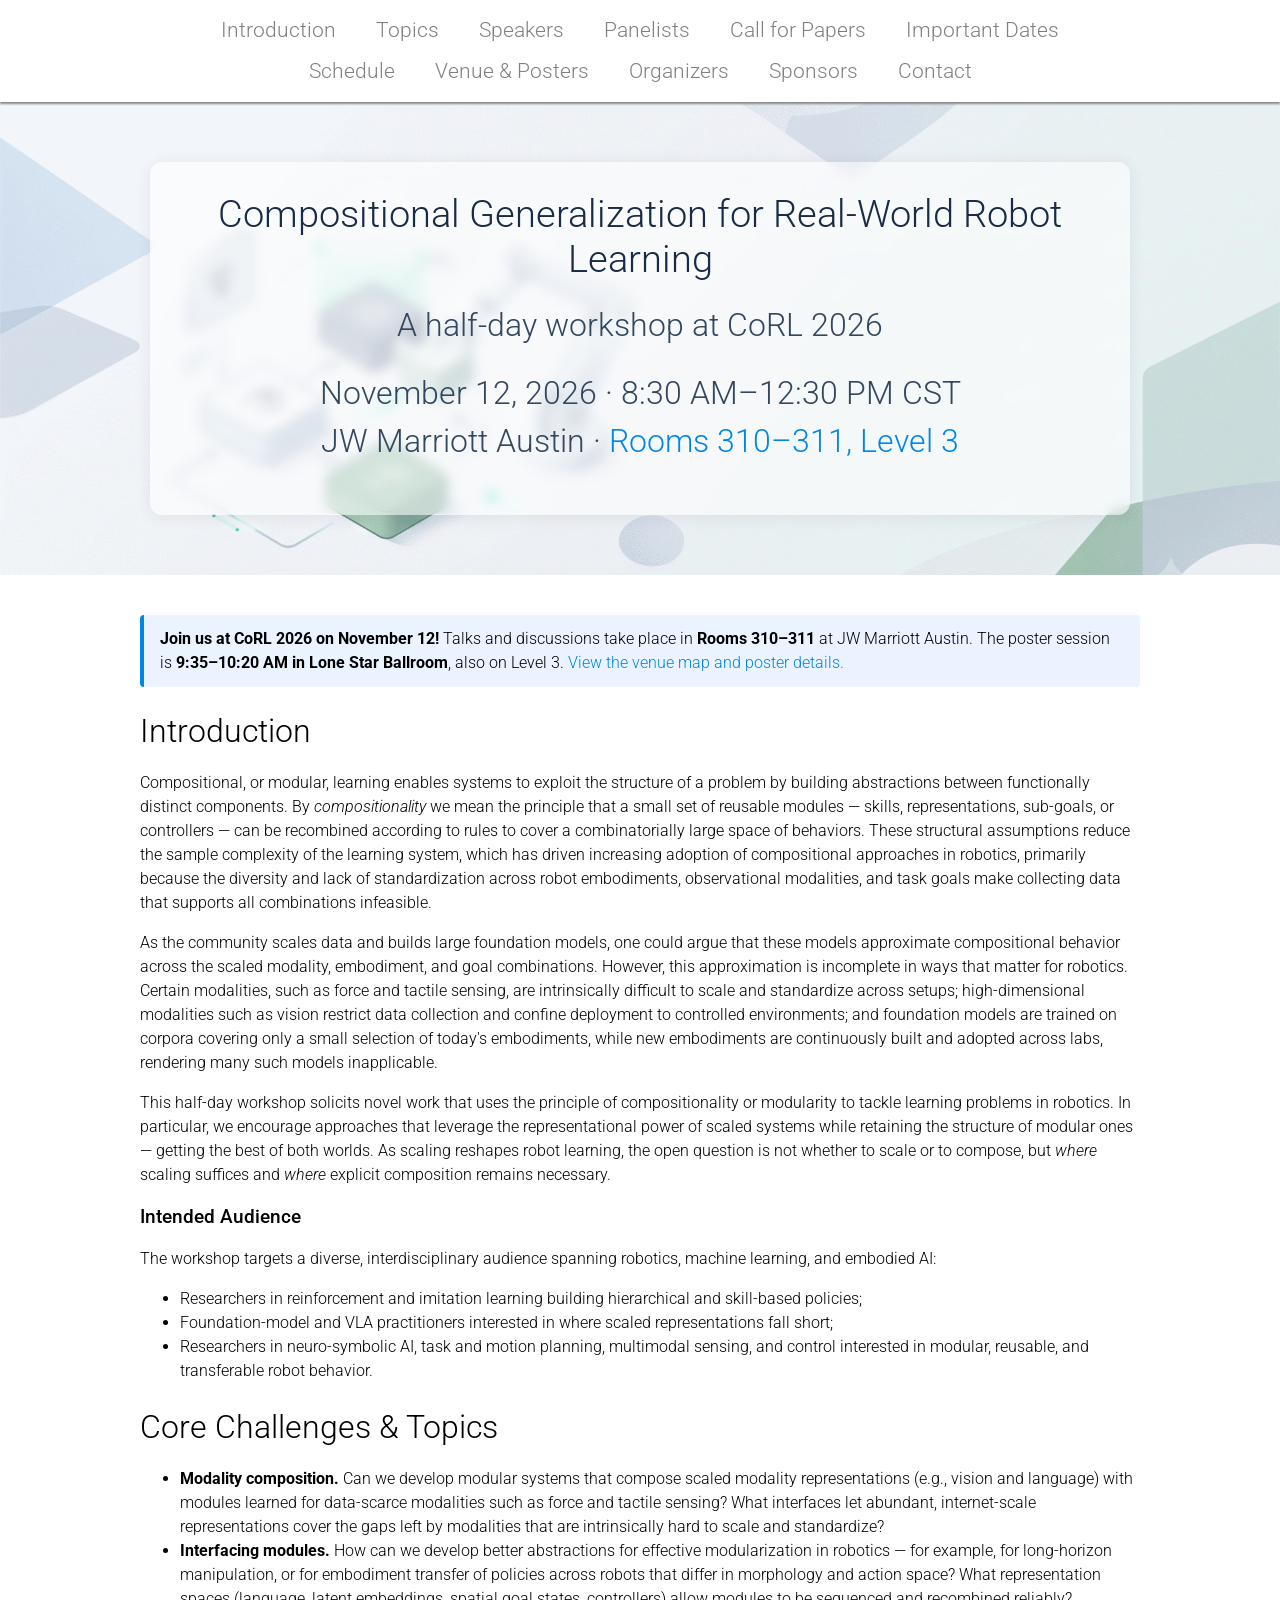
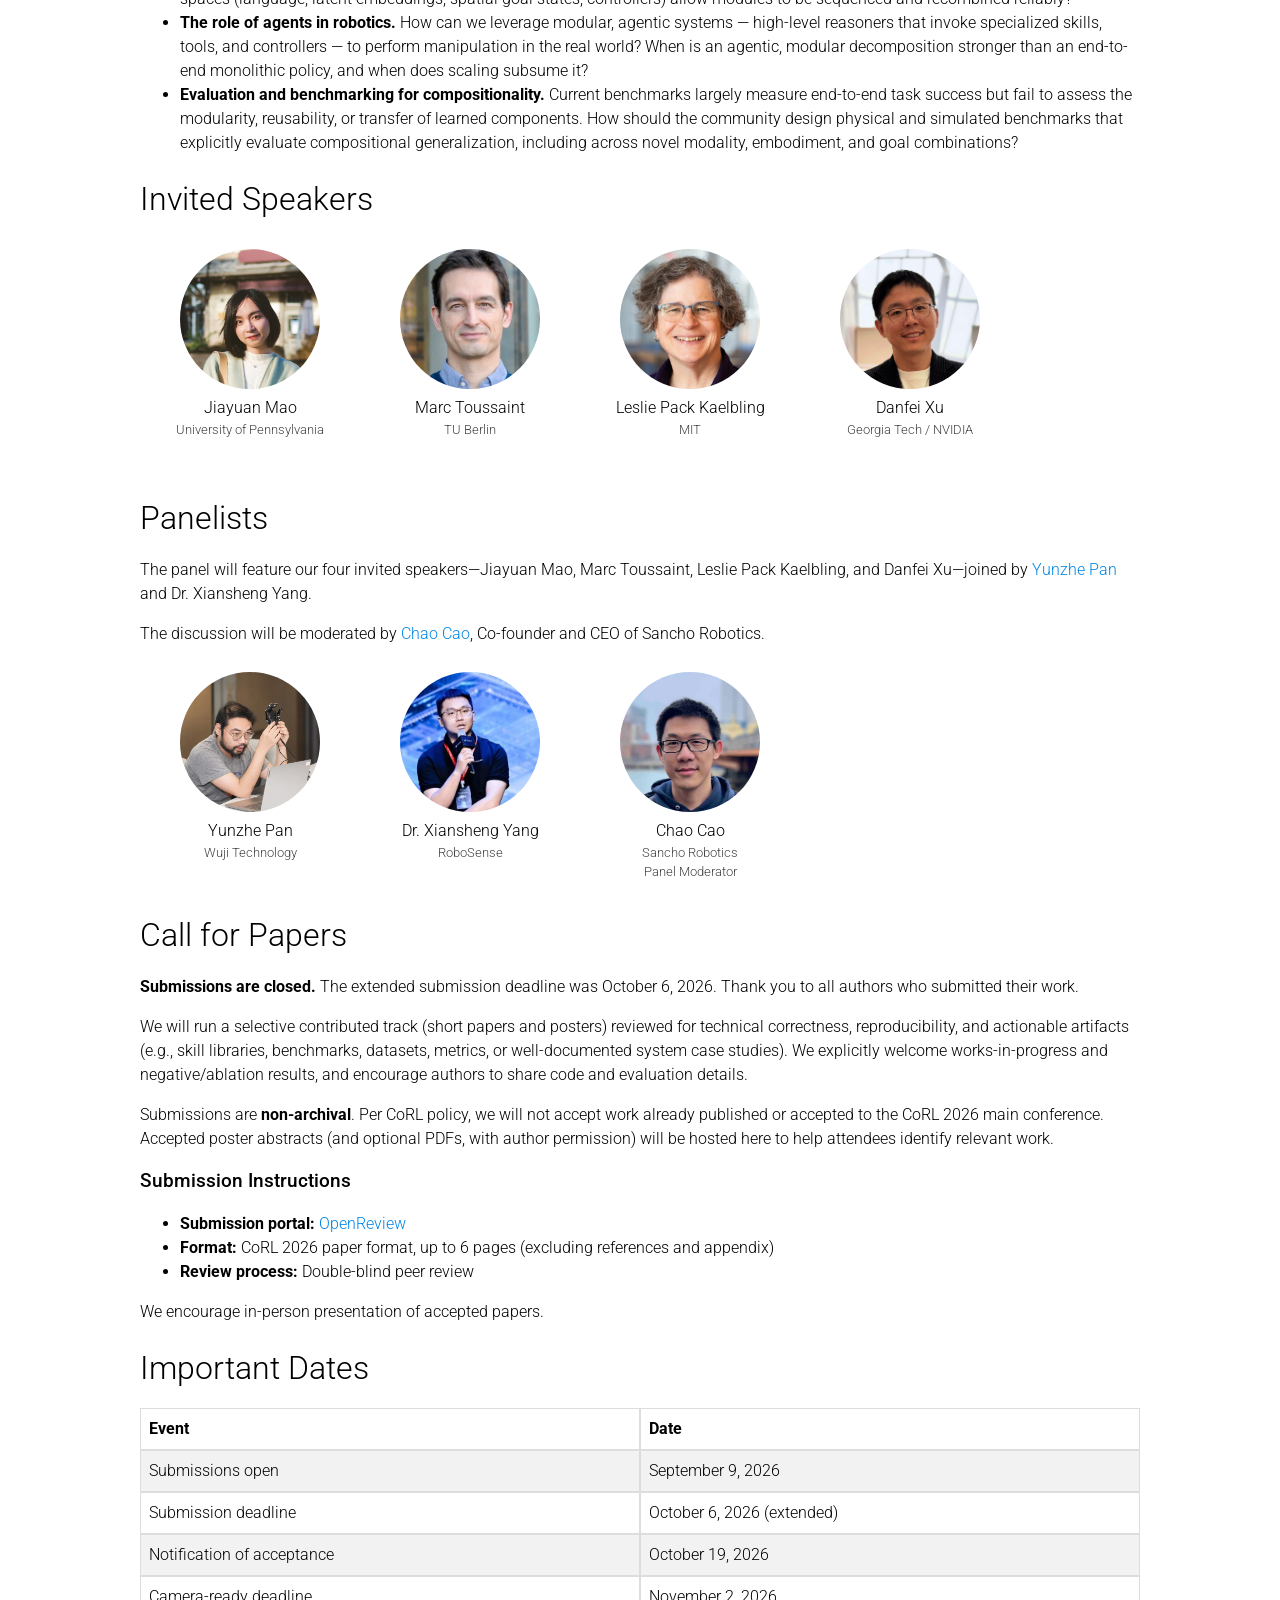
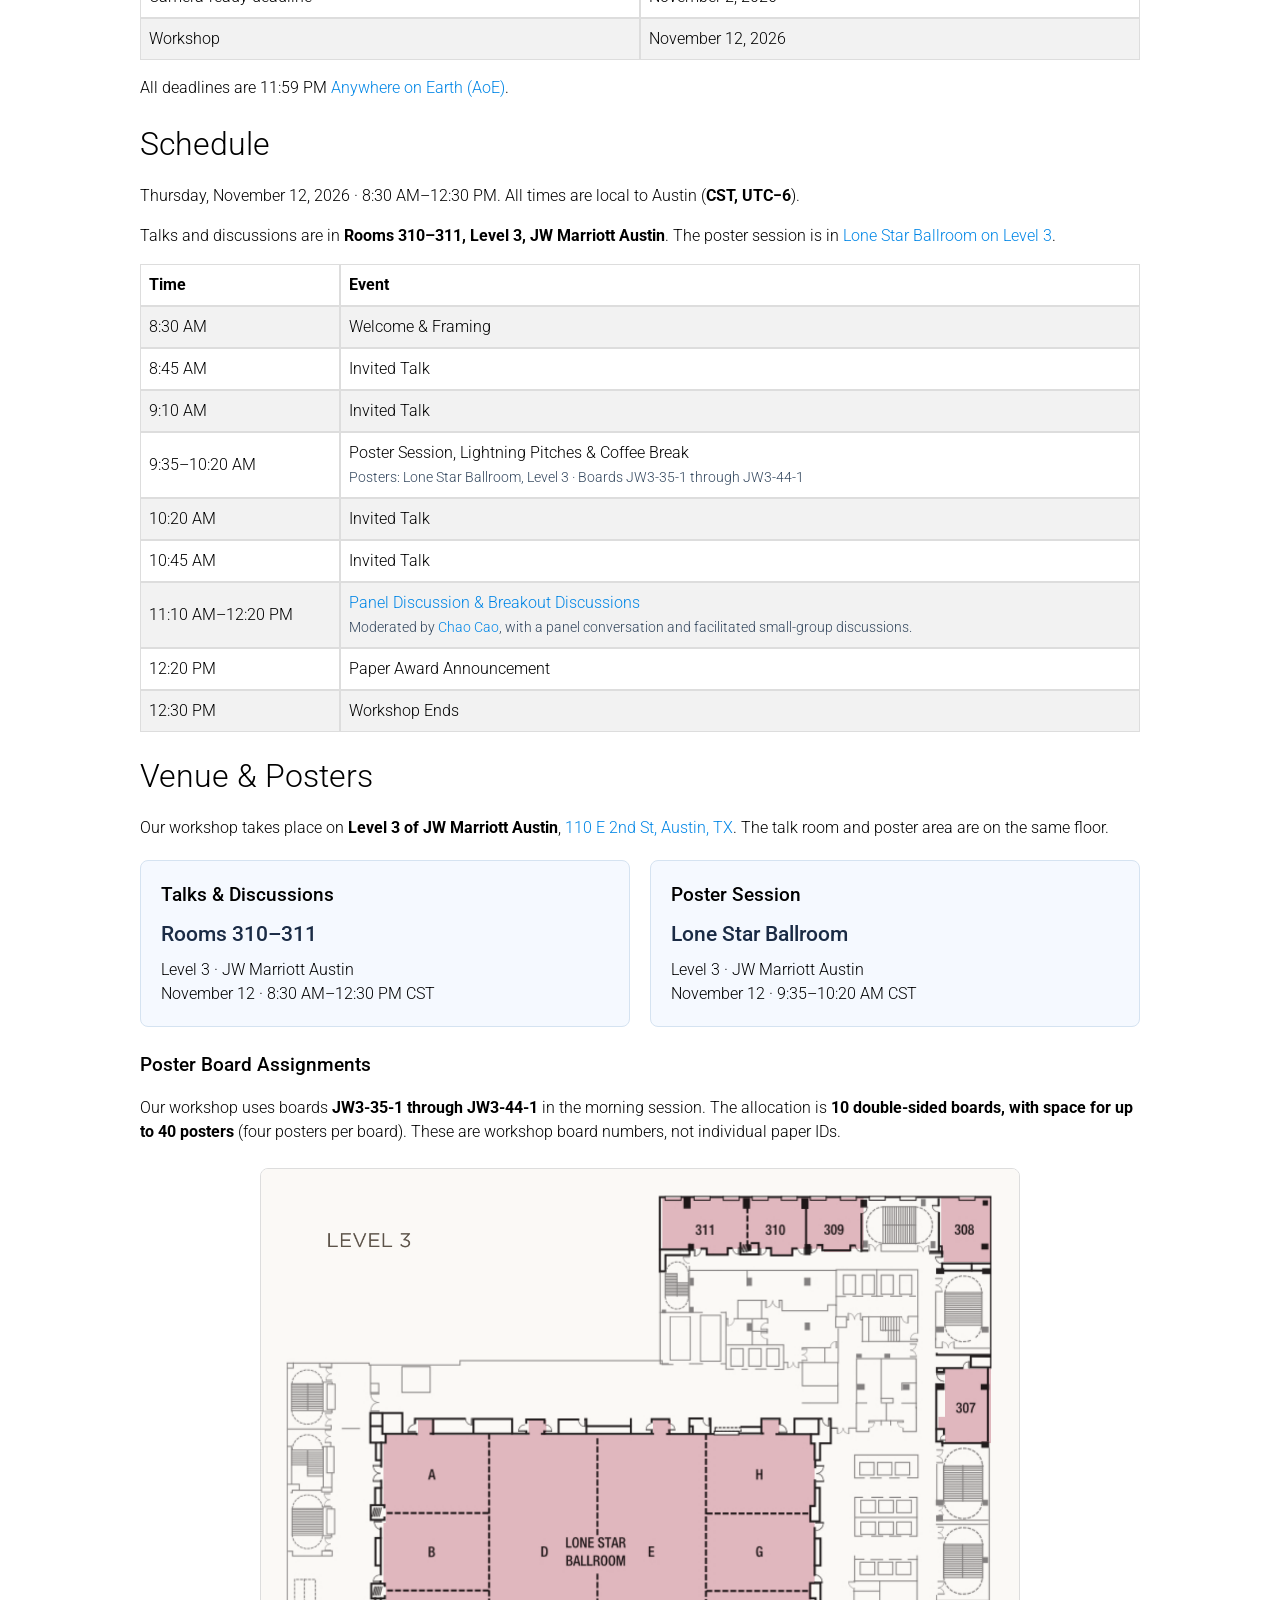
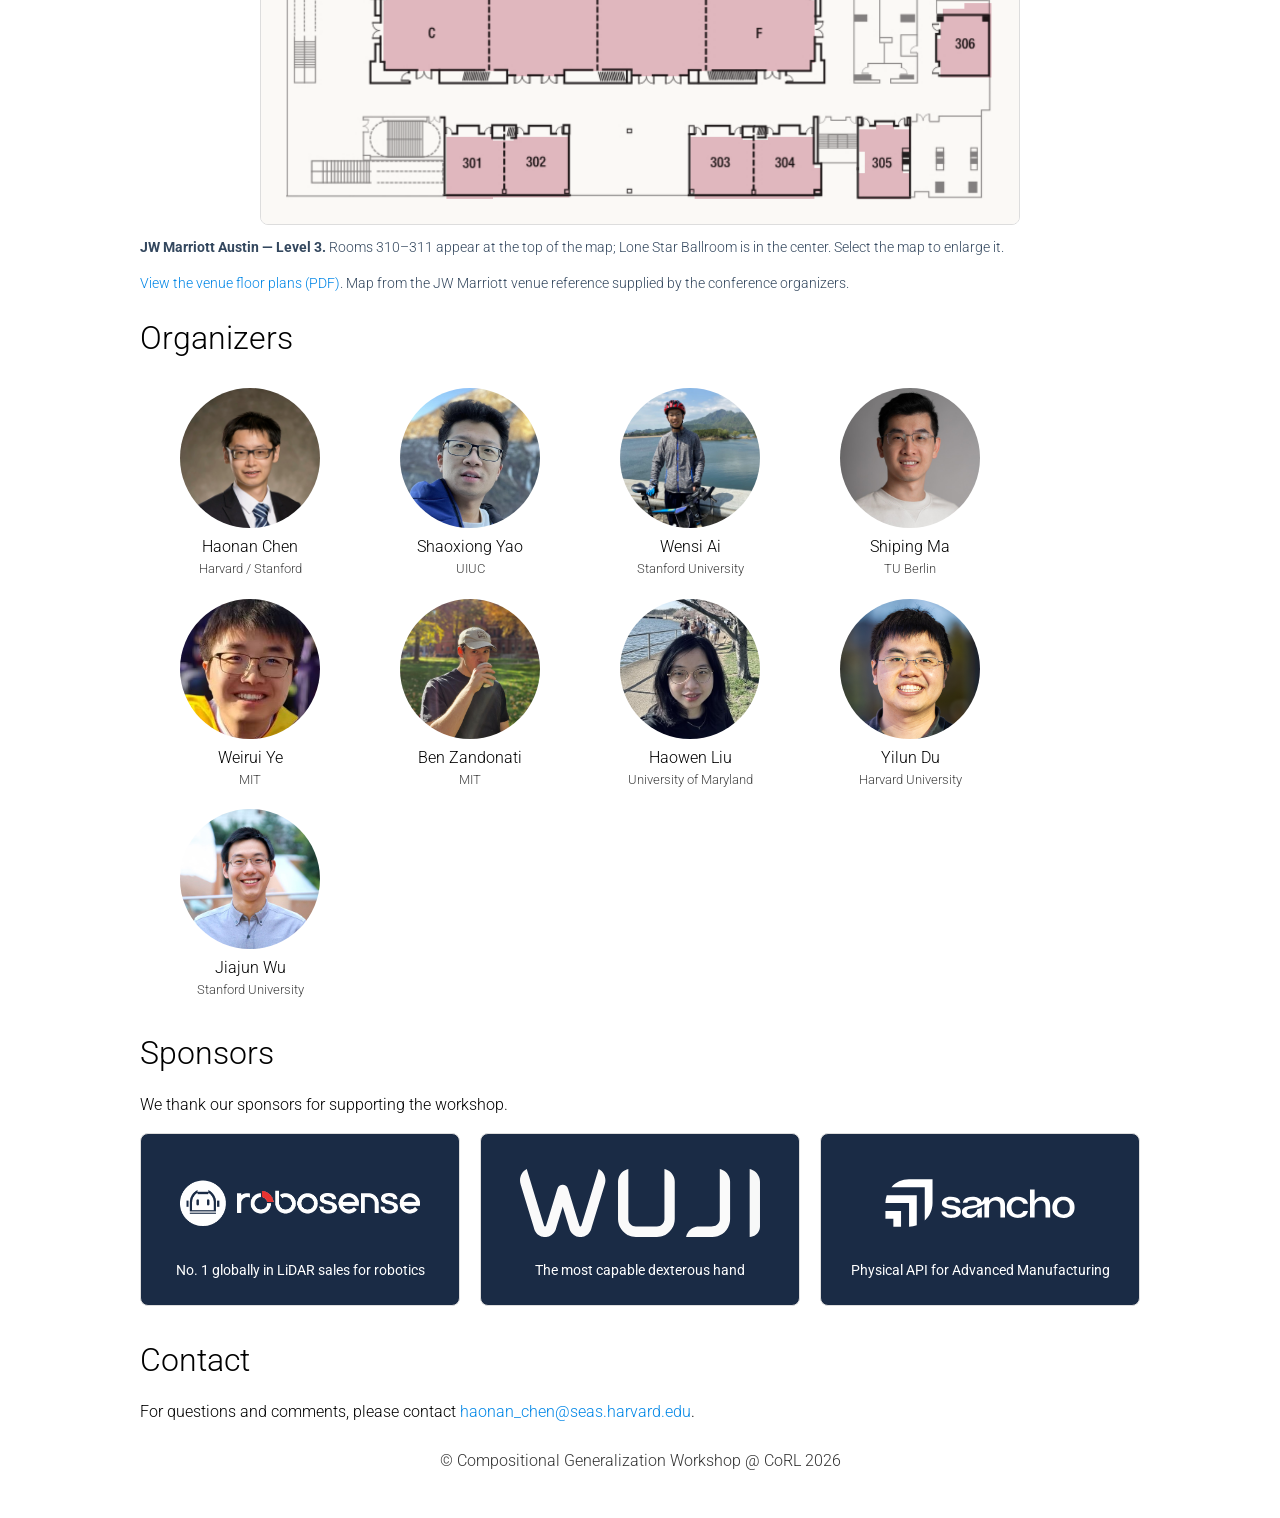
==== corl2026/index.html @ fb80f66c "Add venue map and poster logistics; combine discussion sessions" ====
<!DOCTYPE html>
<html lang="en" xmlns="">

<head>
  <meta http-equiv="content-type" content="text/html; charset=UTF-8">
  <meta name="viewport" content="width=device-width, initial-scale=1.0">
  <meta charset="utf-8">
  <title>Compositional Generalization for Real-World Robot Learning @ CoRL 2026</title>
  <meta name="description" content="Join us November 12, 2026, 8:30 AM–12:30 PM CST, at JW Marriott Austin, Rooms 310–311 (Level 3), for the CoRL workshop on compositional generalization for real-world robot learning.">
  <meta property="og:title" content="Compositional Generalization for Real-World Robot Learning @ CoRL 2026">
  <meta property="og:description" content="November 12, 2026, 8:30 AM–12:30 PM CST. JW Marriott Austin, Rooms 310–311 (Level 3). Posters in Lone Star Ballroom, 9:35–10:20 AM.">
  <meta property="og:type" content="website">
  <meta property="og:image" content="https://compogen-robotics.github.io/corl2026/images/background.png">
  <link rel="stylesheet" href="css/style.css?v=20261108-venue">
</head>

<body>
<div class="nav">
  <div class="nav-container">
    <a href="#intro">Introduction</a>
    <a href="#challenges">Topics</a>
    <a href="#speakers">Speakers</a>
    <a href="#panelists">Panelists</a>
    <a href="#cfp">Call for Papers</a>
    <a href="#dates">Important Dates</a>
    <a href="#schedule">Schedule</a>
    <a href="#venue">Venue &amp; Posters</a>
    <a href="#organizers">Organizers</a>
    <a href="#sponsors">Sponsors</a>
    <a href="#contact">Contact</a>
  </div>
</div>

<div class="title-container">
  <div class="title-card">
    <h1>Compositional Generalization for Real-World Robot Learning</h1>
    <div class="subtitle" style="color: #33475e; margin: 20px">
      A half-day workshop at CoRL 2026
    </div>
    <div class="subtitle" style="color: #33475e; margin: 20px">
      November 12, 2026 &middot; 8:30 AM&ndash;12:30 PM CST<br>
      JW Marriott Austin &middot; <a href="#venue">Rooms 310&ndash;311, Level 3</a>
    </div>
  </div>
</div>

<div class="container">
  <div class="announce">
    <b>Join us at CoRL 2026 on November 12!</b> Talks and discussions take place in <b>Rooms 310&ndash;311</b> at JW Marriott Austin. The poster session is <b>9:35&ndash;10:20 AM in Lone Star Ballroom</b>, also on Level 3. <a href="#venue">View the venue map and poster details.</a>
  </div>

  <div class="section" id="intro">
    <h2>Introduction</h2>
    <p>
      Compositional, or modular, learning enables systems to exploit the structure of a problem by building abstractions between functionally distinct components. By <i>compositionality</i> we mean the principle that a small set of reusable modules &mdash; skills, representations, sub-goals, or controllers &mdash; can be recombined according to rules to cover a combinatorially large space of behaviors. These structural assumptions reduce the sample complexity of the learning system, which has driven increasing adoption of compositional approaches in robotics, primarily because the diversity and lack of standardization across robot embodiments, observational modalities, and task goals make collecting data that supports all combinations infeasible.
    </p>
    <p>
      As the community scales data and builds large foundation models, one could argue that these models approximate compositional behavior across the scaled modality, embodiment, and goal combinations. However, this approximation is incomplete in ways that matter for robotics. Certain modalities, such as force and tactile sensing, are intrinsically difficult to scale and standardize across setups; high-dimensional modalities such as vision restrict data collection and confine deployment to controlled environments; and foundation models are trained on corpora covering only a small selection of today's embodiments, while new embodiments are continuously built and adopted across labs, rendering many such models inapplicable.
    </p>
    <p>
      This half-day workshop solicits novel work that uses the principle of compositionality or modularity to tackle learning problems in robotics. In particular, we encourage approaches that leverage the representational power of scaled systems while retaining the structure of modular ones &mdash; getting the best of both worlds. As scaling reshapes robot learning, the open question is not whether to scale or to compose, but <i>where</i> scaling suffices and <i>where</i> explicit composition remains necessary.
    </p>

    <h3>Intended Audience</h3>
    <p>
      The workshop targets a diverse, interdisciplinary audience spanning robotics, machine learning, and embodied AI:
    </p>
    <ul>
      <li>Researchers in reinforcement and imitation learning building hierarchical and skill-based policies;</li>
      <li>Foundation-model and VLA practitioners interested in where scaled representations fall short;</li>
      <li>Researchers in neuro-symbolic AI, task and motion planning, multimodal sensing, and control interested in modular, reusable, and transferable robot behavior.</li>
    </ul>
  </div>

  <div class="section" id="challenges">
    <h2>Core Challenges &amp; Topics</h2>
    <ul>
      <li><b>Modality composition.</b> Can we develop modular systems that compose scaled modality representations (e.g., vision and language) with modules learned for data-scarce modalities such as force and tactile sensing? What interfaces let abundant, internet-scale representations cover the gaps left by modalities that are intrinsically hard to scale and standardize?</li>
      <li><b>Interfacing modules.</b> How can we develop better abstractions for effective modularization in robotics &mdash; for example, for long-horizon manipulation, or for embodiment transfer of policies across robots that differ in morphology and action space? What representation spaces (language, latent embeddings, spatial goal states, controllers) allow modules to be sequenced and recombined reliably?</li>
      <li><b>The role of agents in robotics.</b> How can we leverage modular, agentic systems &mdash; high-level reasoners that invoke specialized skills, tools, and controllers &mdash; to perform manipulation in the real world? When is an agentic, modular decomposition stronger than an end-to-end monolithic policy, and when does scaling subsume it?</li>
      <li><b>Evaluation and benchmarking for compositionality.</b> Current benchmarks largely measure end-to-end task success but fail to assess the modularity, reusability, or transfer of learned components. How should the community design physical and simulated benchmarks that explicitly evaluate compositional generalization, including across novel modality, embodiment, and goal combinations?</li>
    </ul>
  </div>

  <div class="section" id="speakers">
    <h2>Invited Speakers</h2>
    <div class="people">
      <a href="https://jiayuanm.com/">
        <img src="images/jiayuan_mao.jpg">
        <div>Jiayuan Mao</div>
        <div class="aff">University of Pennsylvania</div>
      </a>

      <a href="https://www.user.tu-berlin.de/mtoussai/">
        <img src="images/marc_toussaint.jpg">
        <div>Marc Toussaint</div>
        <div class="aff">TU Berlin</div>
      </a>

      <a href="https://people.csail.mit.edu/lpk/">
        <img src="images/leslie_kaelbling.jpg">
        <div>Leslie Pack Kaelbling</div>
        <div class="aff">MIT</div>
      </a>

      <a href="https://faculty.cc.gatech.edu/~danfei/">
        <img src="images/danfei_xu.jpg">
        <div>Danfei Xu</div>
        <div class="aff">Georgia Tech / NVIDIA</div>
      </a>
    </div>
  </div>
  <br>

  <div class="section" id="panelists">
    <h2>Panelists</h2>
    <p>The panel will feature our four invited speakers&mdash;Jiayuan Mao, Marc Toussaint, Leslie Pack Kaelbling, and Danfei Xu&mdash;joined by <a href="https://www.forbes.com/profile/pan-yunzhe/">Yunzhe Pan</a> and Dr. Xiansheng Yang.</p>
    <p>The discussion will be moderated by <a href="https://caochao.me/">Chao Cao</a>, Co-founder and CEO of Sancho Robotics.</p>
    <div class="people">
      <a href="https://www.forbes.com/profile/pan-yunzhe/">
        <!-- Photo source: https://www.zhenfund.com/zh/story/2081613083201114112 -->
        <img src="images/yunzhe_pan.jpg" alt="Yunzhe Pan" loading="lazy">
        <div>Yunzhe Pan</div>
        <div class="aff">Wuji Technology</div>
      </a>

      <div>
        <!-- Photo supplied in RoboSense_Dr_Xiansheng_Yang_Bio_EN.pdf. -->
        <img src="images/xiansheng_yang.jpg" alt="Dr. Xiansheng Yang" loading="lazy" style="object-position: center top;">
        <div>Dr. Xiansheng Yang</div>
        <div class="aff">RoboSense</div>
      </div>

      <a href="https://caochao.me/">
        <!-- Photo source: https://caochao.me/images/IMG_7245_crop_dwz.jpg -->
        <img src="images/chao_cao.jpg" alt="Chao Cao, panel moderator" loading="lazy">
        <div>Chao Cao</div>
        <div class="aff">Sancho Robotics</div>
        <div class="aff">Panel Moderator</div>
      </a>
    </div>
  </div>

  <div class="section" id="cfp">
    <h2>Call for Papers</h2>
    <p><b>Submissions are closed.</b> The extended submission deadline was October 6, 2026. Thank you to all authors who submitted their work.</p>
    <p>
      We will run a selective contributed track (short papers and posters) reviewed for technical correctness, reproducibility, and actionable artifacts (e.g., skill libraries, benchmarks, datasets, metrics, or well-documented system case studies). We explicitly welcome works-in-progress and negative/ablation results, and encourage authors to share code and evaluation details.
    </p>
    <p>
      Submissions are <b>non-archival</b>. Per CoRL policy, we will not accept work already published or accepted to the CoRL 2026 main conference. Accepted poster abstracts (and optional PDFs, with author permission) will be hosted here to help attendees identify relevant work.
    </p>
    <h3>Submission Instructions</h3>
    <ul>
      <li><b>Submission portal:</b> <a href="https://openreview.net/group?id=robot-learning.org/CoRL/2026/Workshop/Compositional#tab-recent-activity" target="_blank" rel="noopener">OpenReview</a></li>
      <li><b>Format:</b> CoRL 2026 paper format, up to 6 pages (excluding references and appendix)</li>
      <li><b>Review process:</b> Double-blind peer review</li>
    </ul>
    <p>
      We encourage in-person presentation of accepted papers.
    </p>
  </div>

  <div class="section" id="dates">
    <h2>Important Dates</h2>
    <table style="width: 100%;">
      <colgroup>
        <col style="width: 50%;">
        <col style="width: 50%;">
      </colgroup>
      <tr>
        <th>Event</th>
        <th>Date</th>
      </tr>
      <tr>
        <td>Submissions open</td>
        <td>September 9, 2026</td>
      </tr>
      <tr>
        <td>Submission deadline</td>
        <td>October 6, 2026 (extended)</td>
      </tr>
      <tr>
        <td>Notification of acceptance</td>
        <td>October 19, 2026</td>
      </tr>
      <tr>
        <td>Camera-ready deadline</td>
        <td>November 2, 2026</td>
      </tr>
      <tr>
        <td>Workshop</td>
        <td>November 12, 2026</td>
      </tr>
    </table>
    <p>All deadlines are 11:59 PM <a href="https://en.wikipedia.org/wiki/Anywhere_on_Earth">Anywhere on Earth (AoE)</a>.</p>
  </div>

  <div class="section" id="schedule">
    <h2>Schedule</h2>
    <p>Thursday, November 12, 2026 &middot; 8:30 AM&ndash;12:30 PM. All times are local to Austin (<b>CST, UTC&minus;6</b>).</p>
    <p>Talks and discussions are in <b>Rooms 310&ndash;311, Level 3, JW Marriott Austin</b>. The poster session is in <a href="#venue">Lone Star Ballroom on Level 3</a>.</p>

    <table style="width: 100%;">
      <colgroup>
        <col style="width: 20%;">
        <col style="width: 80%;">
      </colgroup>
      <tr>
        <th>Time</th>
        <th>Event</th>
      </tr>
      <tr>
        <td>8:30 AM</td>
        <td>Welcome &amp; Framing</td>
      </tr>
      <tr>
        <td>8:45 AM</td>
        <td>Invited Talk</td>
      </tr>
      <tr>
        <td>9:10 AM</td>
        <td>Invited Talk</td>
      </tr>
      <tr>
        <td>9:35&ndash;10:20 AM</td>
        <td>Poster Session, Lightning Pitches &amp; Coffee Break<br><span class="session-detail">Posters: Lone Star Ballroom, Level 3 &middot; Boards JW3-35-1 through JW3-44-1</span></td>
      </tr>
      <tr>
        <td>10:20 AM</td>
        <td>Invited Talk</td>
      </tr>
      <tr>
        <td>10:45 AM</td>
        <td>Invited Talk</td>
      </tr>
      <tr>
        <td>11:10 AM&ndash;12:20 PM</td>
        <td><a href="#panelists">Panel Discussion &amp; Breakout Discussions</a><br><span class="session-detail">Moderated by <a href="https://caochao.me/">Chao Cao</a>, with a panel conversation and facilitated small-group discussions.</span></td>
      </tr>
      <tr>
        <td>12:20 PM</td>
        <td>Paper Award Announcement</td>
      </tr>
      <tr>
        <td>12:30 PM</td>
        <td>Workshop Ends</td>
      </tr>
    </table>
  </div>

  <div class="section" id="venue">
    <h2>Venue &amp; Posters</h2>
    <p>Our workshop takes place on <b>Level 3 of JW Marriott Austin</b>, <a href="https://maps.google.com/?q=JW+Marriott+Austin,+110+E+2nd+St,+Austin,+TX" target="_blank" rel="noopener">110 E 2nd St, Austin, TX</a>. The talk room and poster area are on the same floor.</p>
    <div class="venue-details">
      <div class="venue-card">
        <h3>Talks &amp; Discussions</h3>
        <p class="venue-location">Rooms 310&ndash;311</p>
        <p>Level 3 &middot; JW Marriott Austin<br>November 12 &middot; 8:30 AM&ndash;12:30 PM CST</p>
      </div>
      <div class="venue-card">
        <h3>Poster Session</h3>
        <p class="venue-location">Lone Star Ballroom</p>
        <p>Level 3 &middot; JW Marriott Austin<br>November 12 &middot; 9:35&ndash;10:20 AM CST</p>
      </div>
    </div>
    <h3>Poster Board Assignments</h3>
    <p>Our workshop uses boards <b>JW3-35-1 through JW3-44-1</b> in the morning session. The allocation is <b>10 double-sided boards, with space for up to 40 posters</b> (four posters per board). These are workshop board numbers, not individual paper IDs.</p>
    <figure class="venue-map">
      <a href="images/jw-marriott-level-3.png" target="_blank" rel="noopener" aria-label="Open the JW Marriott Level 3 floor plan at full size">
        <img src="images/jw-marriott-level-3.png" width="1320" height="1140" alt="JW Marriott Austin Level 3 floor plan. Rooms 311 and 310 are along the upper edge; Lone Star Ballroom is in the center." loading="lazy">
      </a>
      <figcaption><b>JW Marriott Austin &mdash; Level 3.</b> Rooms 310&ndash;311 appear at the top of the map; Lone Star Ballroom is in the center. Select the map to enlarge it.</figcaption>
    </figure>
    <p class="map-source"><a href="venue/jw-marriott-floor-plans.pdf#page=2" target="_blank" rel="noopener">View the venue floor plans (PDF)</a>. Map from the JW Marriott venue reference supplied by the conference organizers.</p>
  </div>

  <div class="section" id="organizers">
    <h2>Organizers</h2>
    <div class="people">
      <a href="https://haonan16.github.io/">
        <img src="images/haonan_chen.jpg">
        <div>Haonan Chen</div>
        <div class="aff">Harvard / Stanford</div>
      </a>

      <a href="https://shaoxiongyao.github.io/">
        <img src="images/shaoxiong_yao.jpg">
        <div>Shaoxiong Yao</div>
        <div class="aff">UIUC</div>
      </a>

      <a href="https://wensi-ai.github.io/">
        <img src="images/wensi_ai.jpg">
        <div>Wensi Ai</div>
        <div class="aff">Stanford University</div>
      </a>

      <a href="https://www.linkedin.com/in/shiping-ma-800a51228/">
        <img src="images/shiping_ma.jpeg">
        <div>Shiping Ma</div>
        <div class="aff">TU Berlin</div>
      </a>

      <a href="https://yewr.github.io/">
        <img src="images/weirui_ye.jpg">
        <div>Weirui Ye</div>
        <div class="aff">MIT</div>
      </a>

      <a href="https://benzandonati.co.uk/">
        <img src="images/ben_zandonati.jpg">
        <div>Ben Zandonati</div>
        <div class="aff">MIT</div>
      </a>

      <a href="https://hdacnw.github.io/">
        <img src="images/haowen_liu.jpg">
        <div>Haowen Liu</div>
        <div class="aff">University of Maryland</div>
      </a>

      <a href="https://yilundu.github.io/">
        <img src="images/yilun_du.png">
        <div>Yilun Du</div>
        <div class="aff">Harvard University</div>
      </a>

      <a href="https://jiajunwu.com/">
        <img src="images/jiajun_wu.jpg">
        <div>Jiajun Wu</div>
        <div class="aff">Stanford University</div>
      </a>
    </div>
  </div>

  <div class="section" id="sponsors">
    <h2>Sponsors</h2>
    <p>We thank our sponsors for supporting the workshop.</p>
    <div class="sponsors">
      <a href="https://www.robosense.cn/en/IncrementalComponents/spacecamera">
        <img src="images/sponsors/robosense.png" alt="RoboSense" loading="lazy">
        <span class="sponsor-caption">No. 1 globally in LiDAR sales for robotics</span>
      </a>
      <a href="https://www.wuji.tech/">
        <img src="images/sponsors/wuji.svg?v=20261002-official" alt="Wuji" loading="lazy">
        <span class="sponsor-caption">The most capable dexterous hand</span>
      </a>
      <a href="https://www.sancho.com/">
        <img src="images/sponsors/sancho.svg" alt="Sancho" loading="lazy">
        <span class="sponsor-caption">Physical API for Advanced Manufacturing</span>
      </a>
    </div>
  </div>

  <div class="section" id="contact">
    <h2>Contact</h2>
    <div>For questions and comments, please contact <a href="mailto:haonan_chen@seas.harvard.edu">haonan_chen@seas.harvard.edu</a>.</div>
  </div>

  <div class="foot">
    &copy; Compositional Generalization Workshop @ CoRL 2026
  </div>
</div>


</body>

</html>
---- corl2026/css/style.css ----
@import url('https://fonts.googleapis.com/css2?family=Roboto:ital,wght@0,100;0,300;0,400;0,500;0,700;0,900;1,100;1,300;1,400;1,500;1,700;1,900&display=swap');

html {
    scroll-behavior: smooth;
}

body {
    margin: 0;
    padding: 0;
    font-family: Roboto, sans-serif;
    font-weight: 300;
    font-size: 16px;
    line-height: 1.5;
    background-color: white;
    width: 100%;
    overflow-x: hidden;
}

a {
    color: #0086e6;
    text-decoration: none;
}

h1, h2, h3, h4, h5 {
    font-family: Roboto, sans-serif;
    font-weight: 300;
    padding: 0;
    margin: 0;
}

h1 {
    font-size: 3em;
    line-height: 1.15;
}

@media screen and (max-width: 1280px) {
    h1 {
        font-size: 2.4em;
    }
}


h2 {
    font-size: 2em;
    margin-bottom: 0.5em;
}

h3 {
    font-size: 1.2em;
    font-weight: 500;
    margin-bottom: 0.5em;
}

.subtitle {
    font-size: 2em;
}


.nav {
    width: 100%;
    box-shadow: 0 2px 2px #888;
    font-size: 1.3em;
    position: sticky;
    top: 0;
    z-index: 10;
    background: white;
}

@media screen and (max-width: 600px) {
    h1 {
        font-weight: 400;
        font-size: 1.5em;
    }

    h2 {
        font-size: 1.3em;
    }

    h3 {
        font-size: 1em;
    }

    .subtitle {
        font-size: 1.1em;
    }

    .nav {
        font-size: 1em;
    }
}

.nav-container {
    max-width: 1000px;
    margin: auto;
    padding: 10px;
    display: flex;
    flex-direction: row;
    justify-content: center;
    flex-wrap: wrap;
}

.nav a {
    display: block;
    transition: all 0.3s;
    color: gray;
    margin: 5px 20px;
    text-decoration: none;
    white-space: nowrap;
}

.nav a:hover {
    color: black;
}

.title-container {
    /* width: calc(100% - 40px); */
    width: 100vw;
    min-height: 20vw;
    margin: auto;
    padding: 60px 20px;
    box-sizing: border-box;
    color: #1a2b45;
    background-color: #eef1f4;
    background-image: url("../images/background.png");
    background-size: cover;
    background-position: center center;
    display: flex;
    flex-direction: column;
    justify-content: center;
}

.title-card {
    text-align: center;
    max-width: 900px;
    margin: 0 auto;
    padding: 30px 40px;
    background: rgba(255, 255, 255, 0.55);
    backdrop-filter: blur(6px);
    -webkit-backdrop-filter: blur(6px);
    border-radius: 12px;
    box-shadow: 0 2px 16px rgba(26, 43, 69, 0.08);
}

.title-card h1 {
    text-shadow: 0 1px 12px rgba(255, 255, 255, 0.9);
}

.announce {
    background: #eaf3ff;
    border-left: 4px solid #0086e6;
    padding: 12px 16px;
    margin-bottom: 20px;
    border-radius: 4px;
}

.tbd {
    color: #b00;
    font-weight: 500;
}

.container {
    margin: auto;
    max-width: 1000px;
    padding: 40px 20px;
}

.section {
    margin-top: -150px;
    padding-top: 150px;
    margin-bottom: 20px;
}

table {
    border-spacing: 0;
}

td, th {
    border: 1px solid #ddd;
    padding: 8px;
}

tr:nth-child(even) {
    background-color: #f2f2f2;
}

th {
    text-align: left;
}

.session-detail,
.map-source,
.venue-map figcaption {
    font-size: 0.9em;
    color: #33475e;
}

.venue-details {
    display: grid;
    grid-template-columns: repeat(2, minmax(0, 1fr));
    gap: 20px;
    margin: 20px 0 24px;
}

.venue-card {
    padding: 20px;
    border: 1px solid #d5e3f1;
    border-radius: 8px;
    background: #f5f9ff;
}

.venue-card p {
    margin: 8px 0 0;
}

.venue-location {
    font-size: 1.3em;
    font-weight: 500;
    color: #1a2b45;
}

.venue-map {
    margin: 24px 0 12px;
}

.venue-map a {
    display: block;
    max-width: 760px;
    margin: 0 auto;
}

.venue-map img {
    display: block;
    width: 100%;
    height: auto;
    border: 1px solid #ddd;
    border-radius: 8px;
    box-sizing: border-box;
}

.venue-map figcaption {
    margin-top: 12px;
}

@media screen and (max-width: 600px) {
    .venue-details {
        grid-template-columns: 1fr;
        gap: 12px;
    }

    .nav-container {
        flex-wrap: nowrap;
        justify-content: flex-start;
        overflow-x: auto;
    }

    .nav a {
        margin: 5px 12px;
    }

    .title-card {
        padding: 24px 16px;
    }
}

.people {
    display: flex;
    flex-direction: row;
    flex-wrap: wrap;
    text-align: center;
}

.people > * {
    display: block;
    width: 200px;
    margin: 10px;
    text-decoration: none;
    color: inherit;
}

.people img {
    width: 140px;
    height: 140px;
    border-radius: 50%;
    object-fit: cover;
}

.people .aff {
    font-size: 0.8em;
    color: #444;
}

.people .tutorial {
    font-size: 0.8em;
    color: #000000;
}

.sponsors {
    display: flex;
    flex-wrap: wrap;
    gap: 20px;
    margin-bottom: 30px;
}

.sponsors a {
    flex: 1 1 200px;
    display: flex;
    flex-direction: column;
    align-items: center;
    justify-content: flex-start;
    min-width: 0;
    padding: 24px;
    background-color: #1a2b45;
    border: 1px solid #ddd;
    border-radius: 8px;
    text-align: center;
    font-size: 1.5em;
    font-weight: 500;
}

.sponsors a:hover,
.sponsors a:focus-visible {
    background-color: #253d60;
    border-color: #0086e6;
}

.sponsor-caption {
    width: 100%;
    margin-top: 12px;
    color: #fff;
    font-size: 14px;
    font-weight: 400;
    line-height: 1.5;
}

.sponsors img {
    display: block;
    width: 100%;
    max-width: 240px;
    height: 90px;
    object-fit: contain;
}

.foot {
    background: white;
    padding: 5px 10%;
    text-align: center;
    color: #333;
}

#reviewers ul {
    columns: 3;
    -webkit-columns: 3;
    -moz-columns: 3;
}
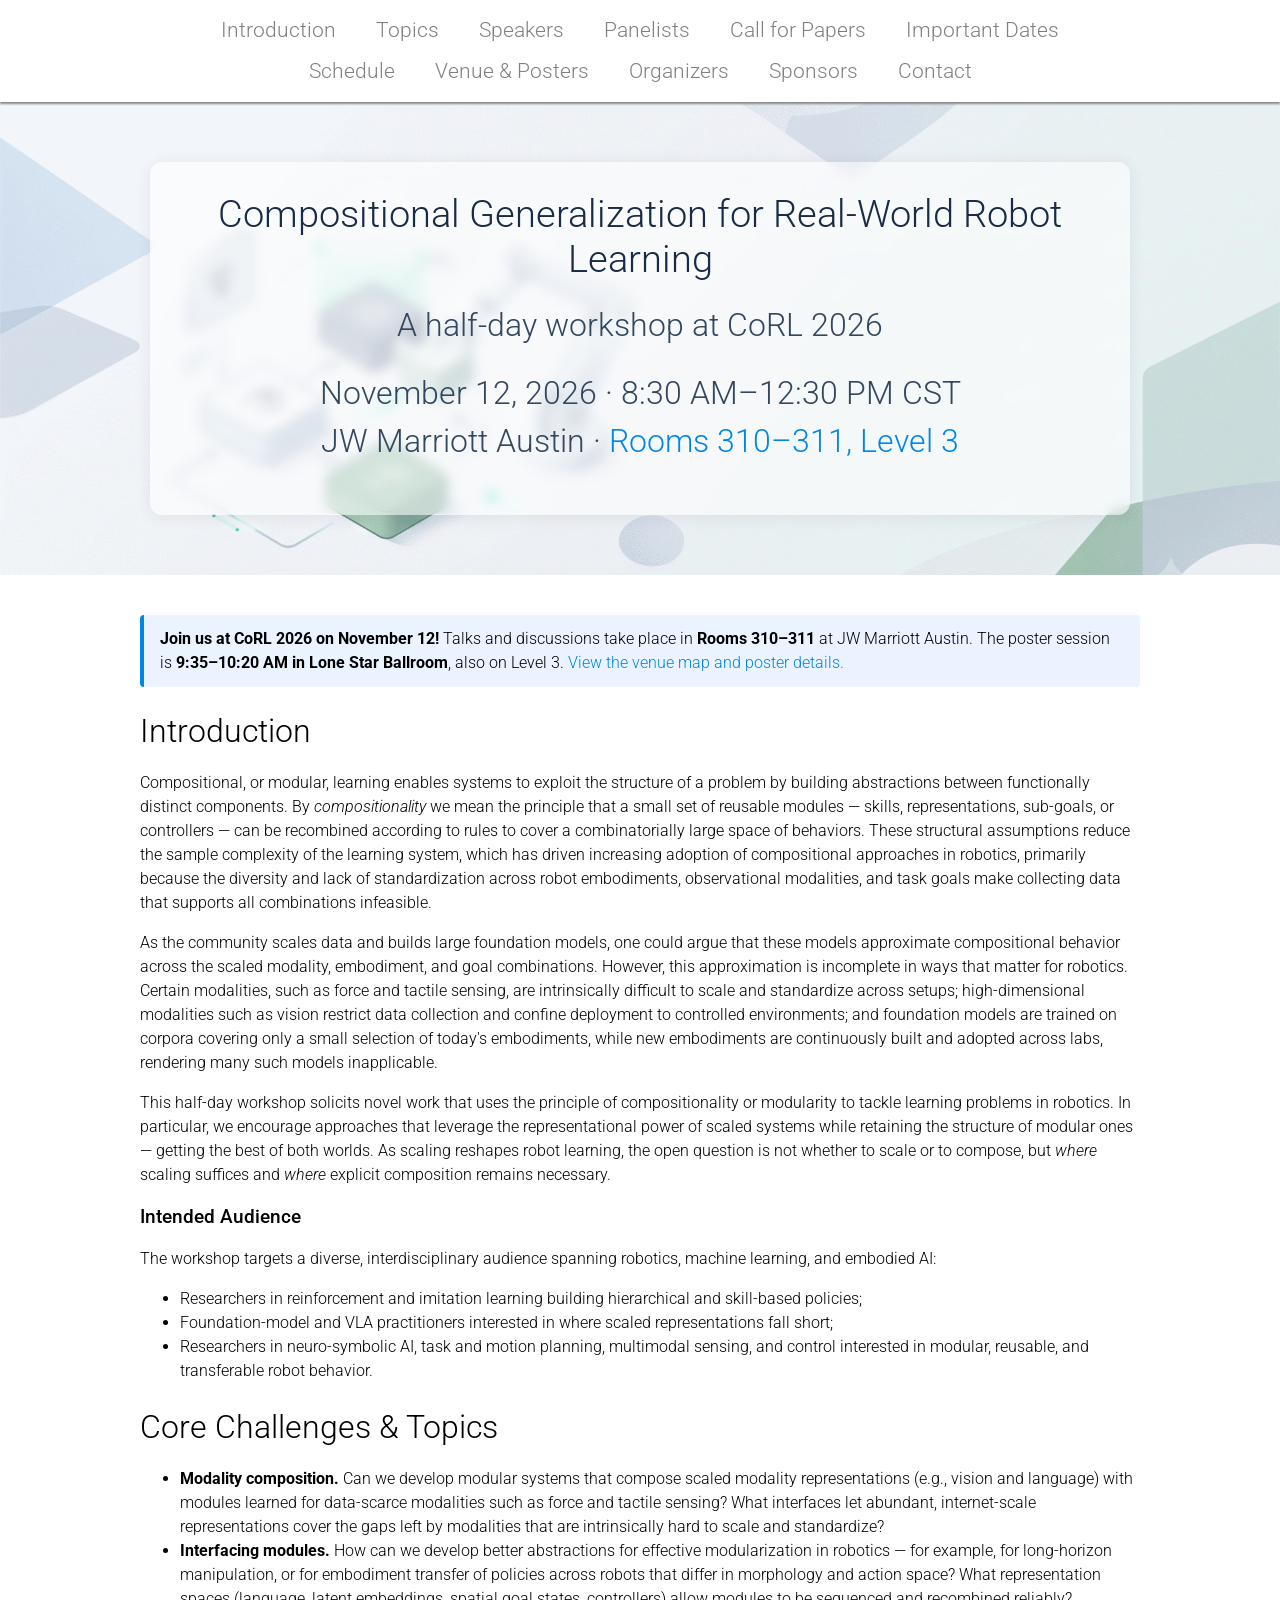
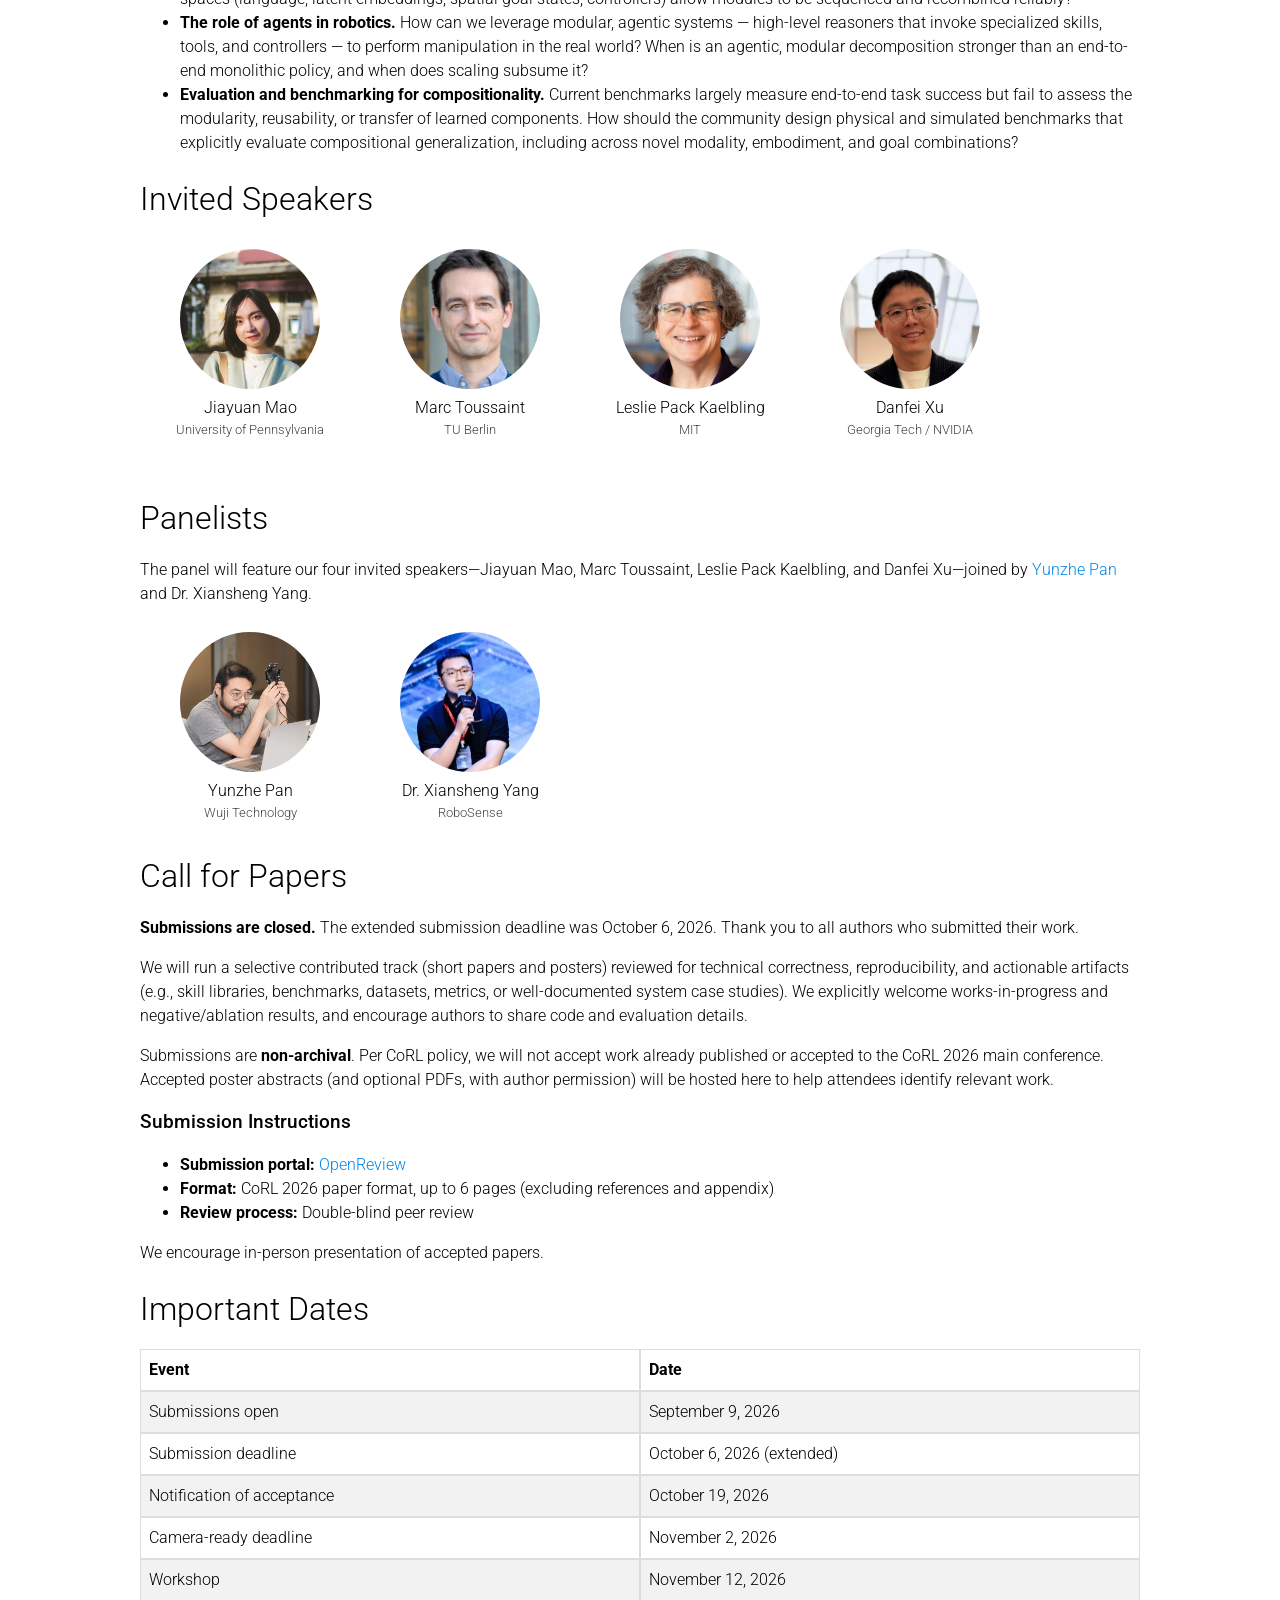
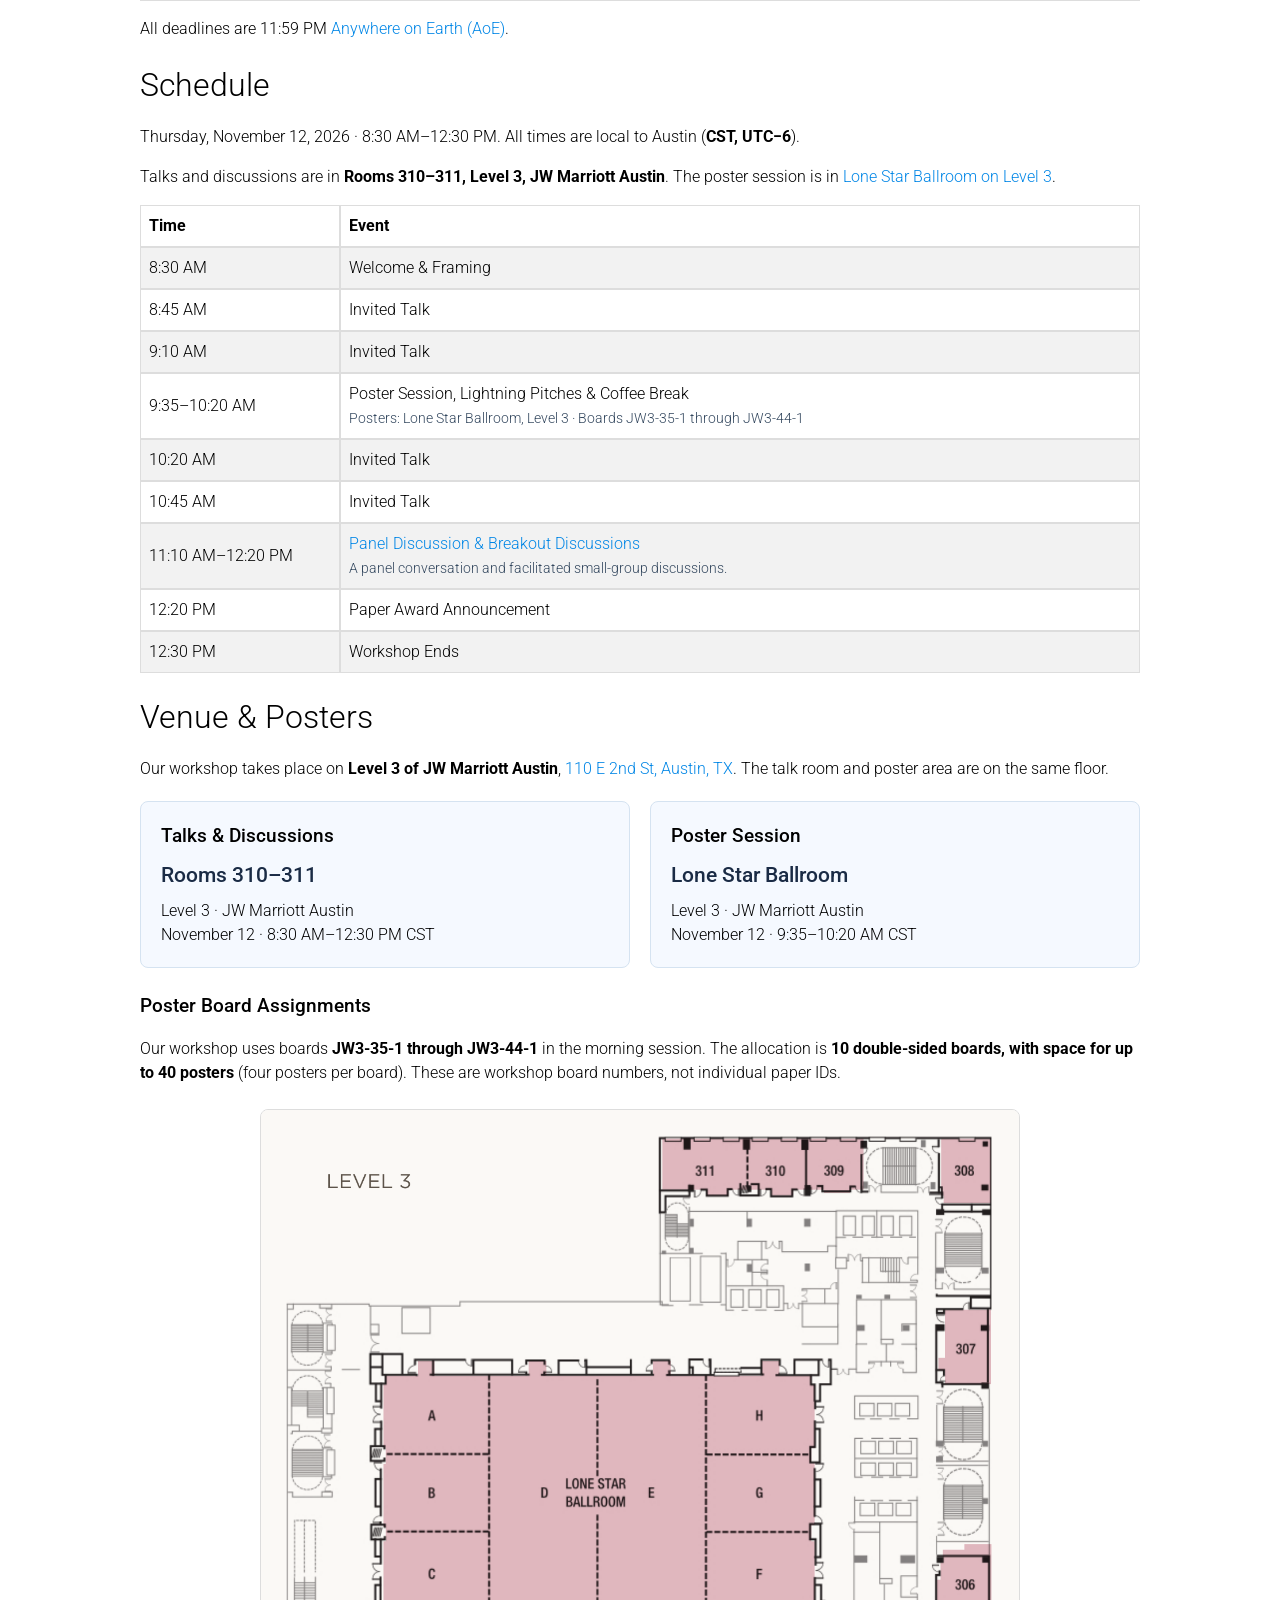
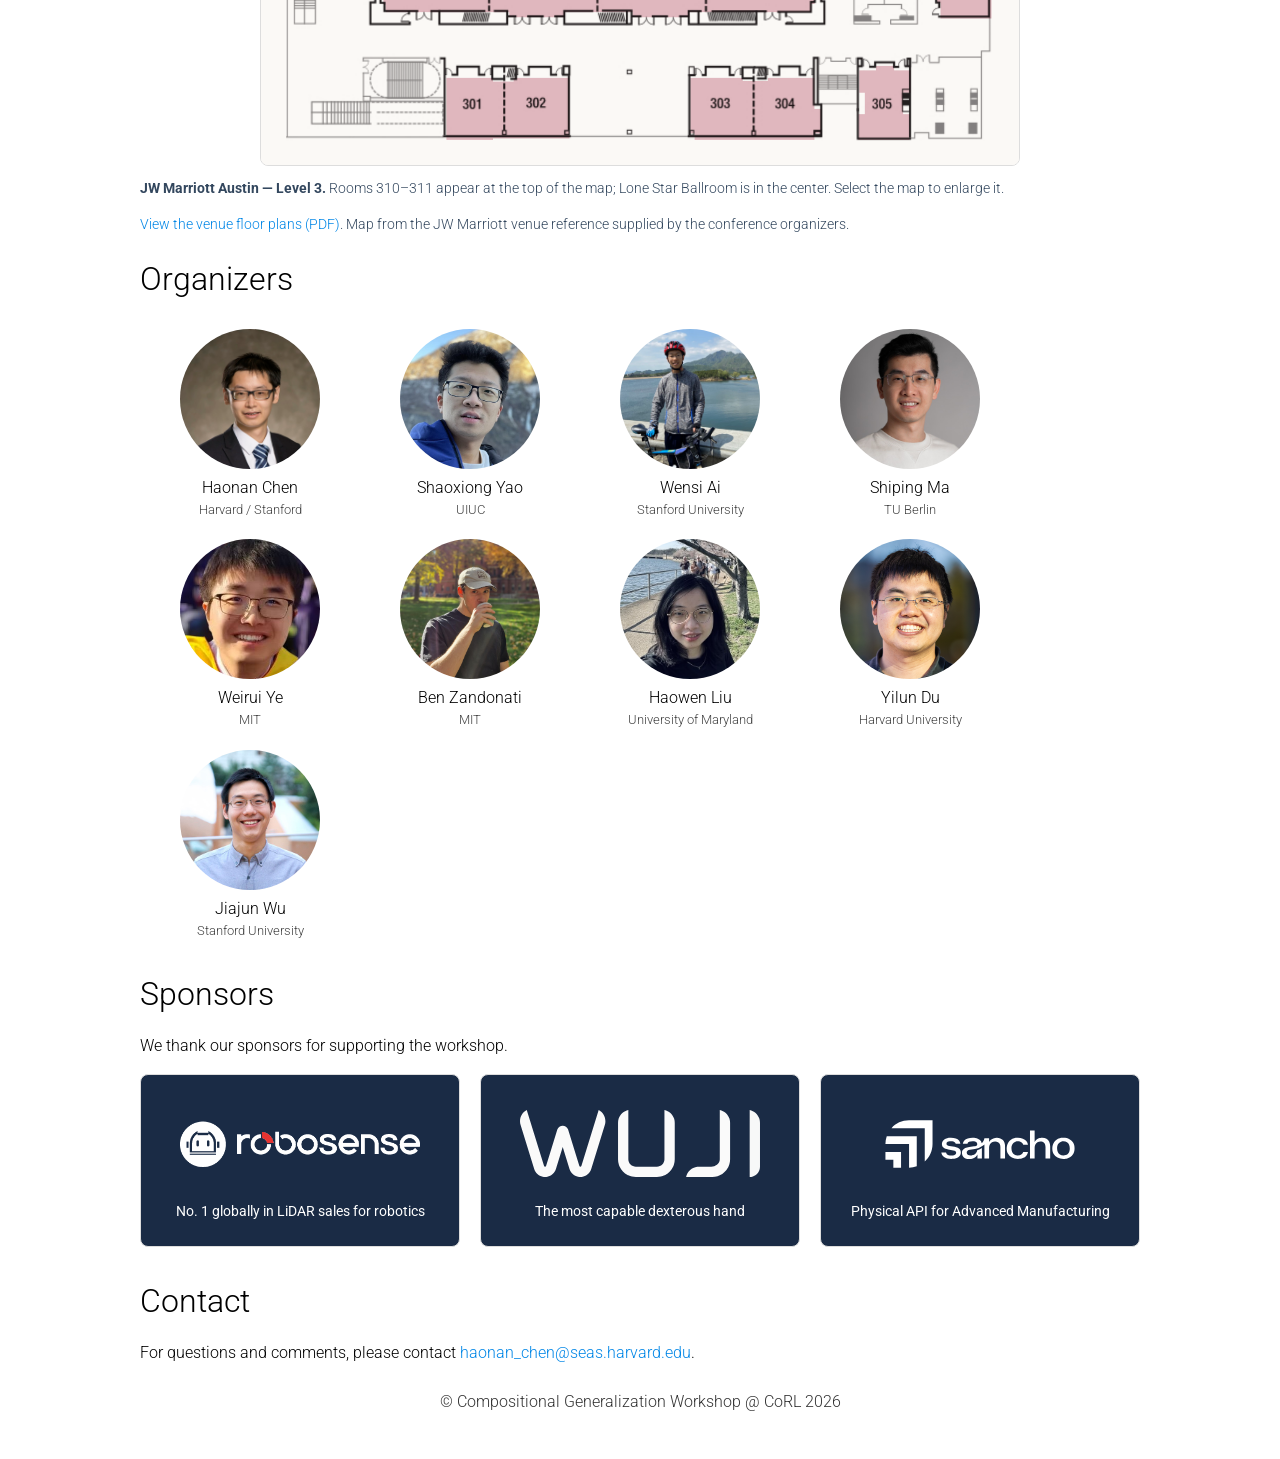
==== commit c8791402: "Remove panel moderator listing and attribution" ====
--- a/corl2026/index.html
+++ b/corl2026/index.html
@@ -115,7 +115,6 @@
   <div class="section" id="panelists">
     <h2>Panelists</h2>
     <p>The panel will feature our four invited speakers&mdash;Jiayuan Mao, Marc Toussaint, Leslie Pack Kaelbling, and Danfei Xu&mdash;joined by <a href="https://www.forbes.com/profile/pan-yunzhe/">Yunzhe Pan</a> and Dr. Xiansheng Yang.</p>
-    <p>The discussion will be moderated by <a href="https://caochao.me/">Chao Cao</a>, Co-founder and CEO of Sancho Robotics.</p>
     <div class="people">
       <a href="https://www.forbes.com/profile/pan-yunzhe/">
         <!-- Photo source: https://www.zhenfund.com/zh/story/2081613083201114112 -->
@@ -130,14 +129,6 @@
         <div>Dr. Xiansheng Yang</div>
         <div class="aff">RoboSense</div>
       </div>
-
-      <a href="https://caochao.me/">
-        <!-- Photo source: https://caochao.me/images/IMG_7245_crop_dwz.jpg -->
-        <img src="images/chao_cao.jpg" alt="Chao Cao, panel moderator" loading="lazy">
-        <div>Chao Cao</div>
-        <div class="aff">Sancho Robotics</div>
-        <div class="aff">Panel Moderator</div>
-      </a>
     </div>
   </div>
 
@@ -236,7 +227,7 @@
       </tr>
       <tr>
         <td>11:10 AM&ndash;12:20 PM</td>
-        <td><a href="#panelists">Panel Discussion &amp; Breakout Discussions</a><br><span class="session-detail">Moderated by <a href="https://caochao.me/">Chao Cao</a>, with a panel conversation and facilitated small-group discussions.</span></td>
+        <td><a href="#panelists">Panel Discussion &amp; Breakout Discussions</a><br><span class="session-detail">A panel conversation and facilitated small-group discussions.</span></td>
       </tr>
       <tr>
         <td>12:20 PM</td>
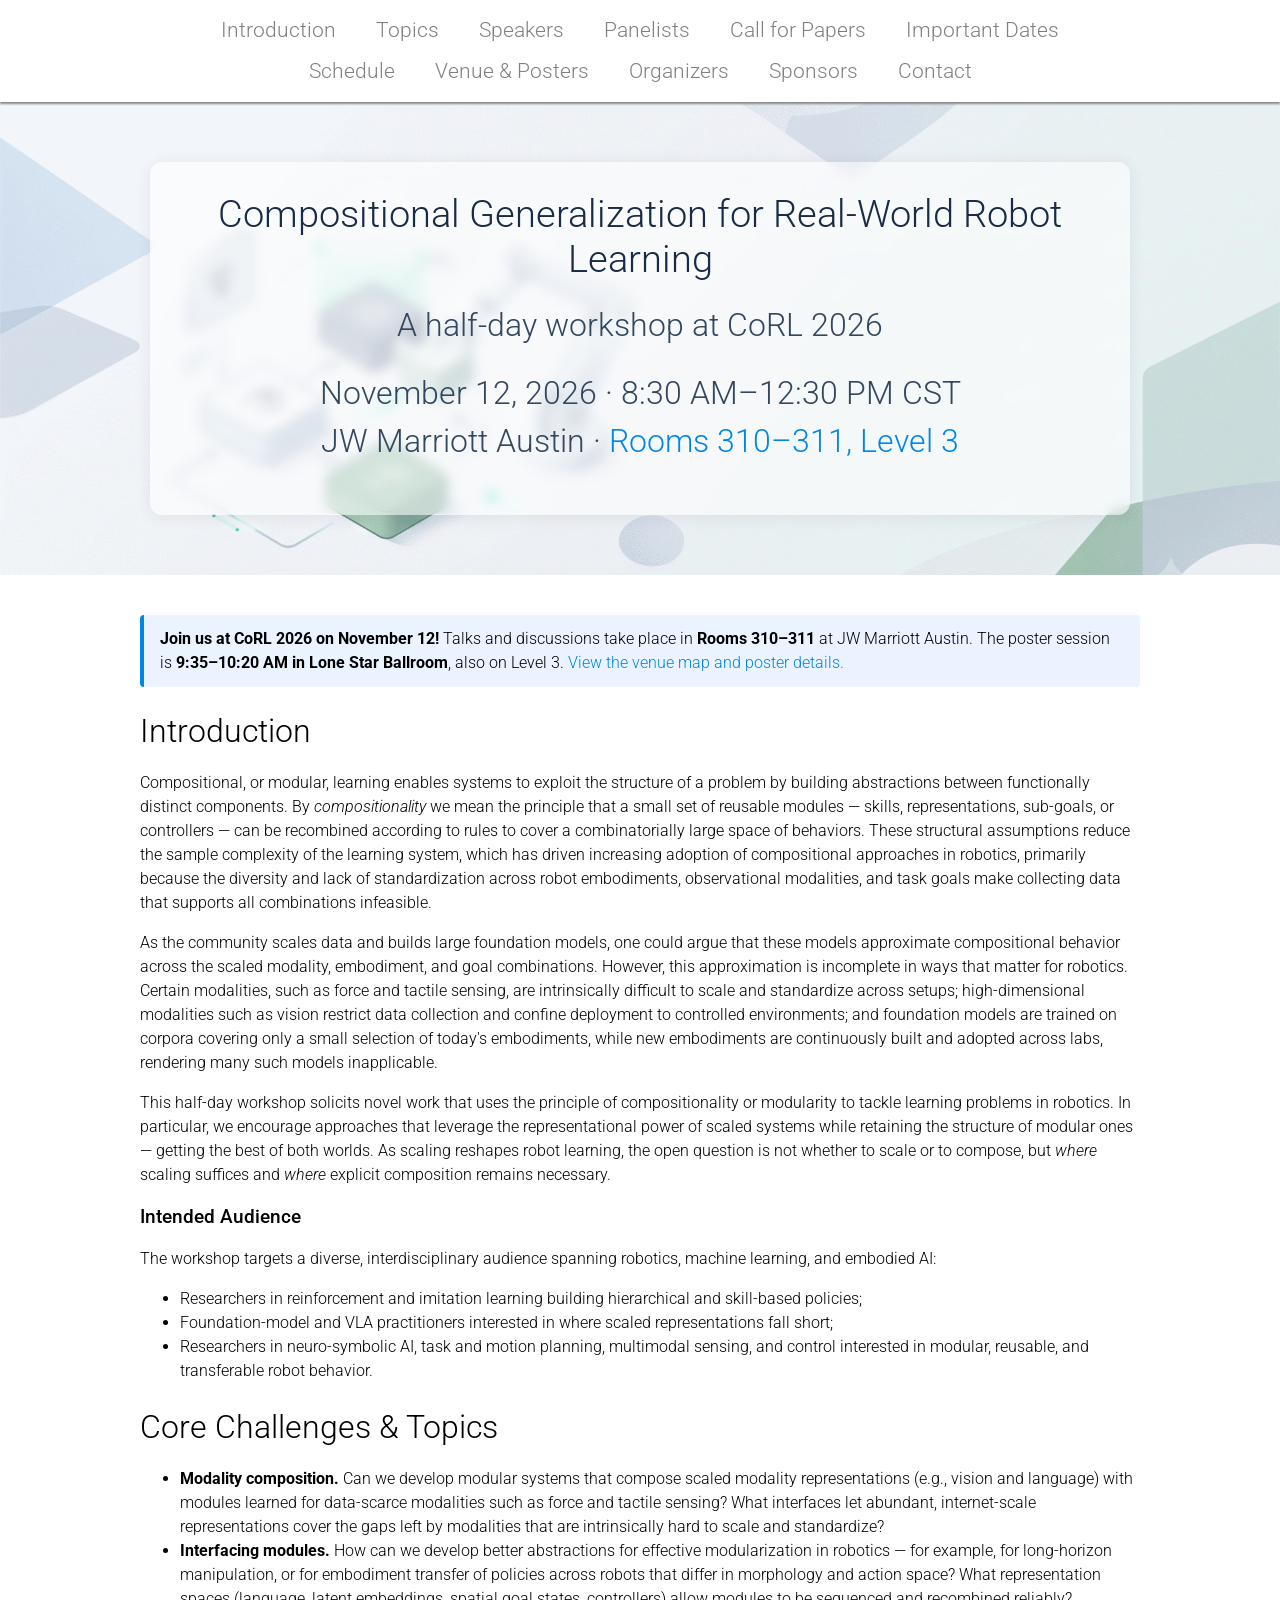
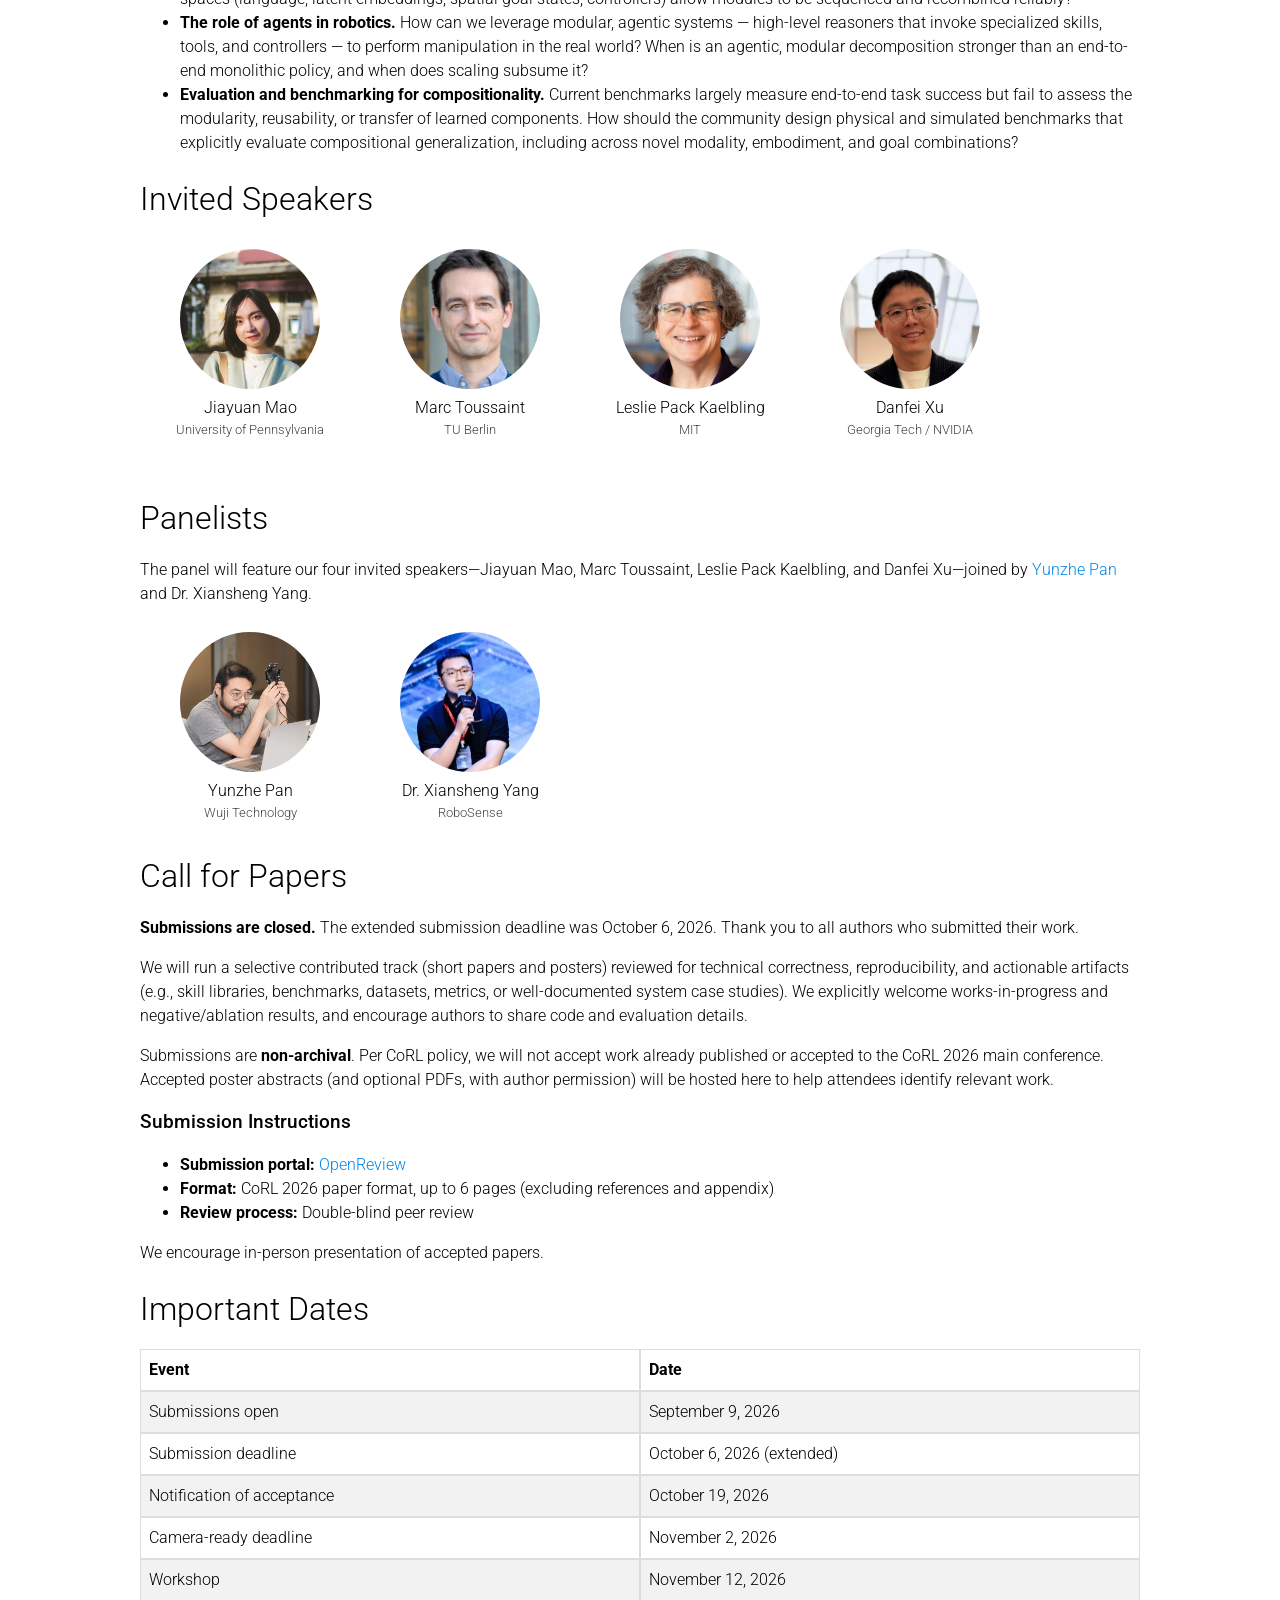
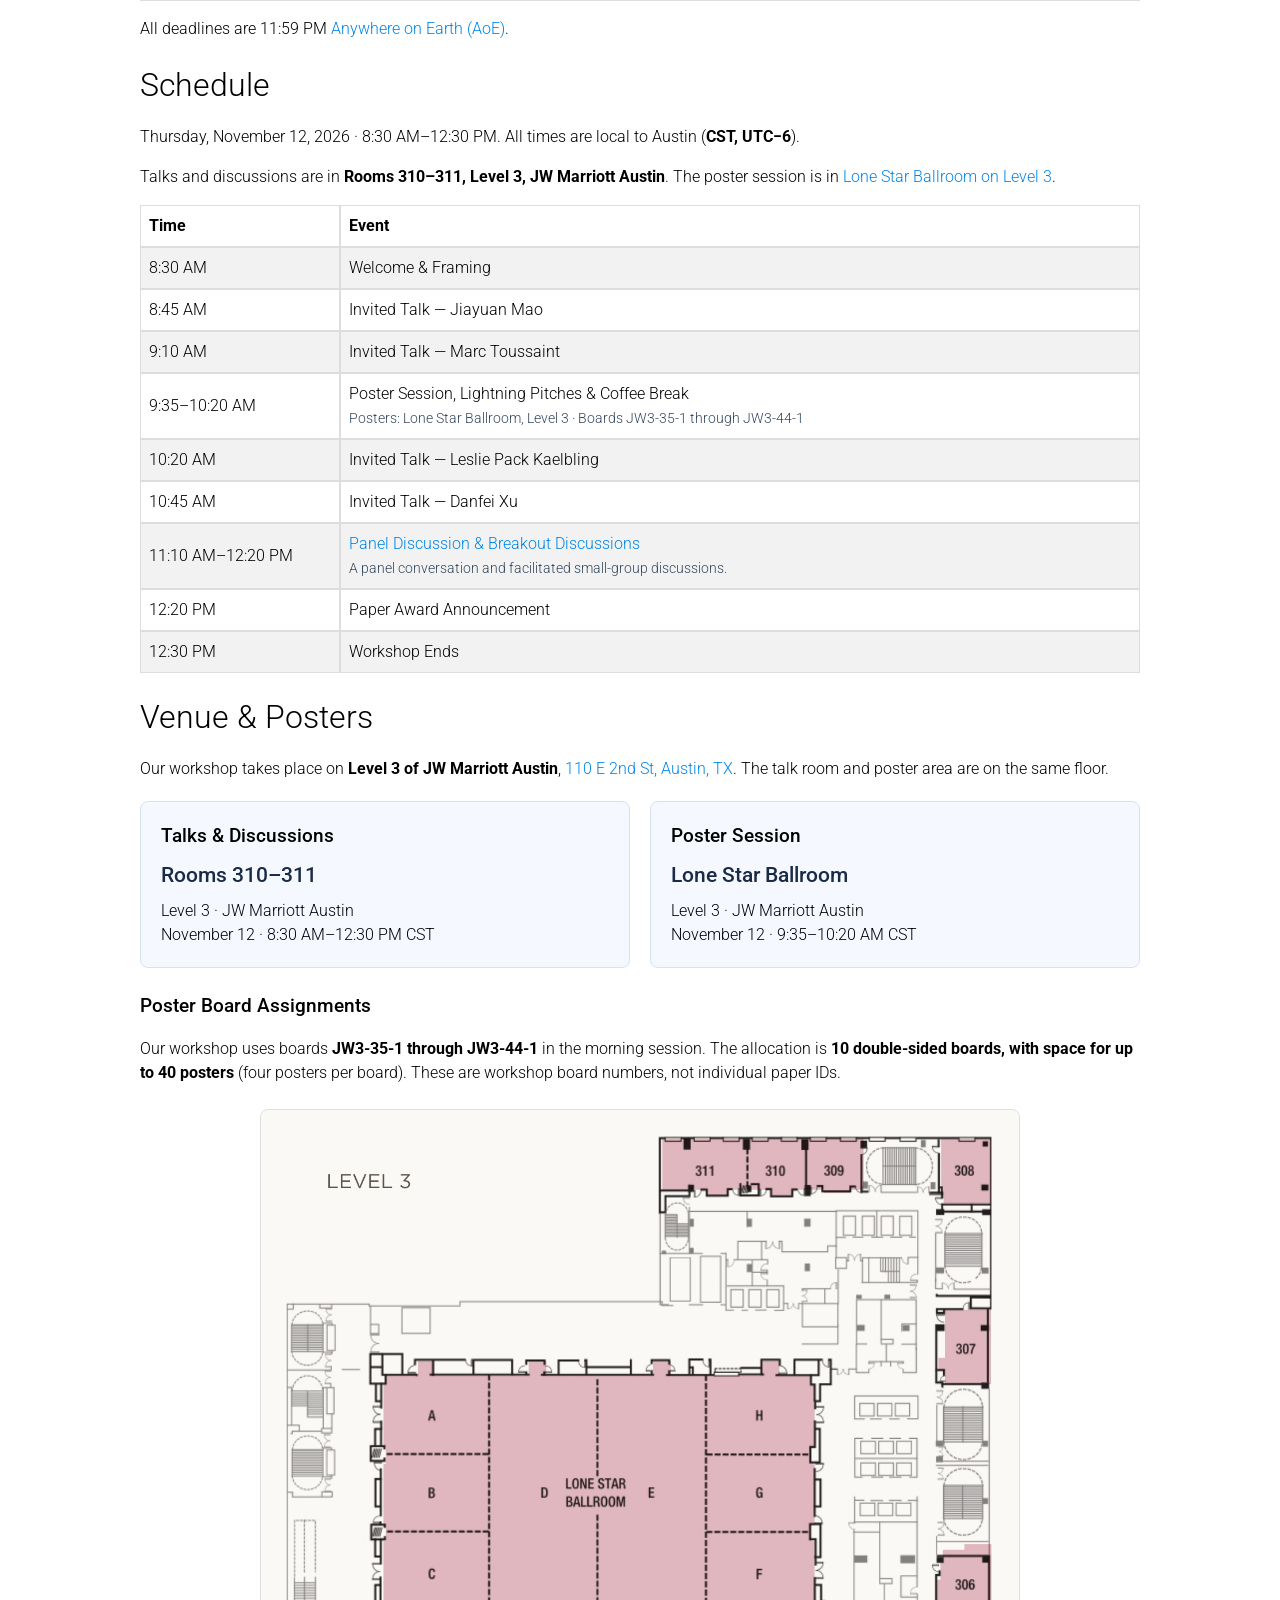
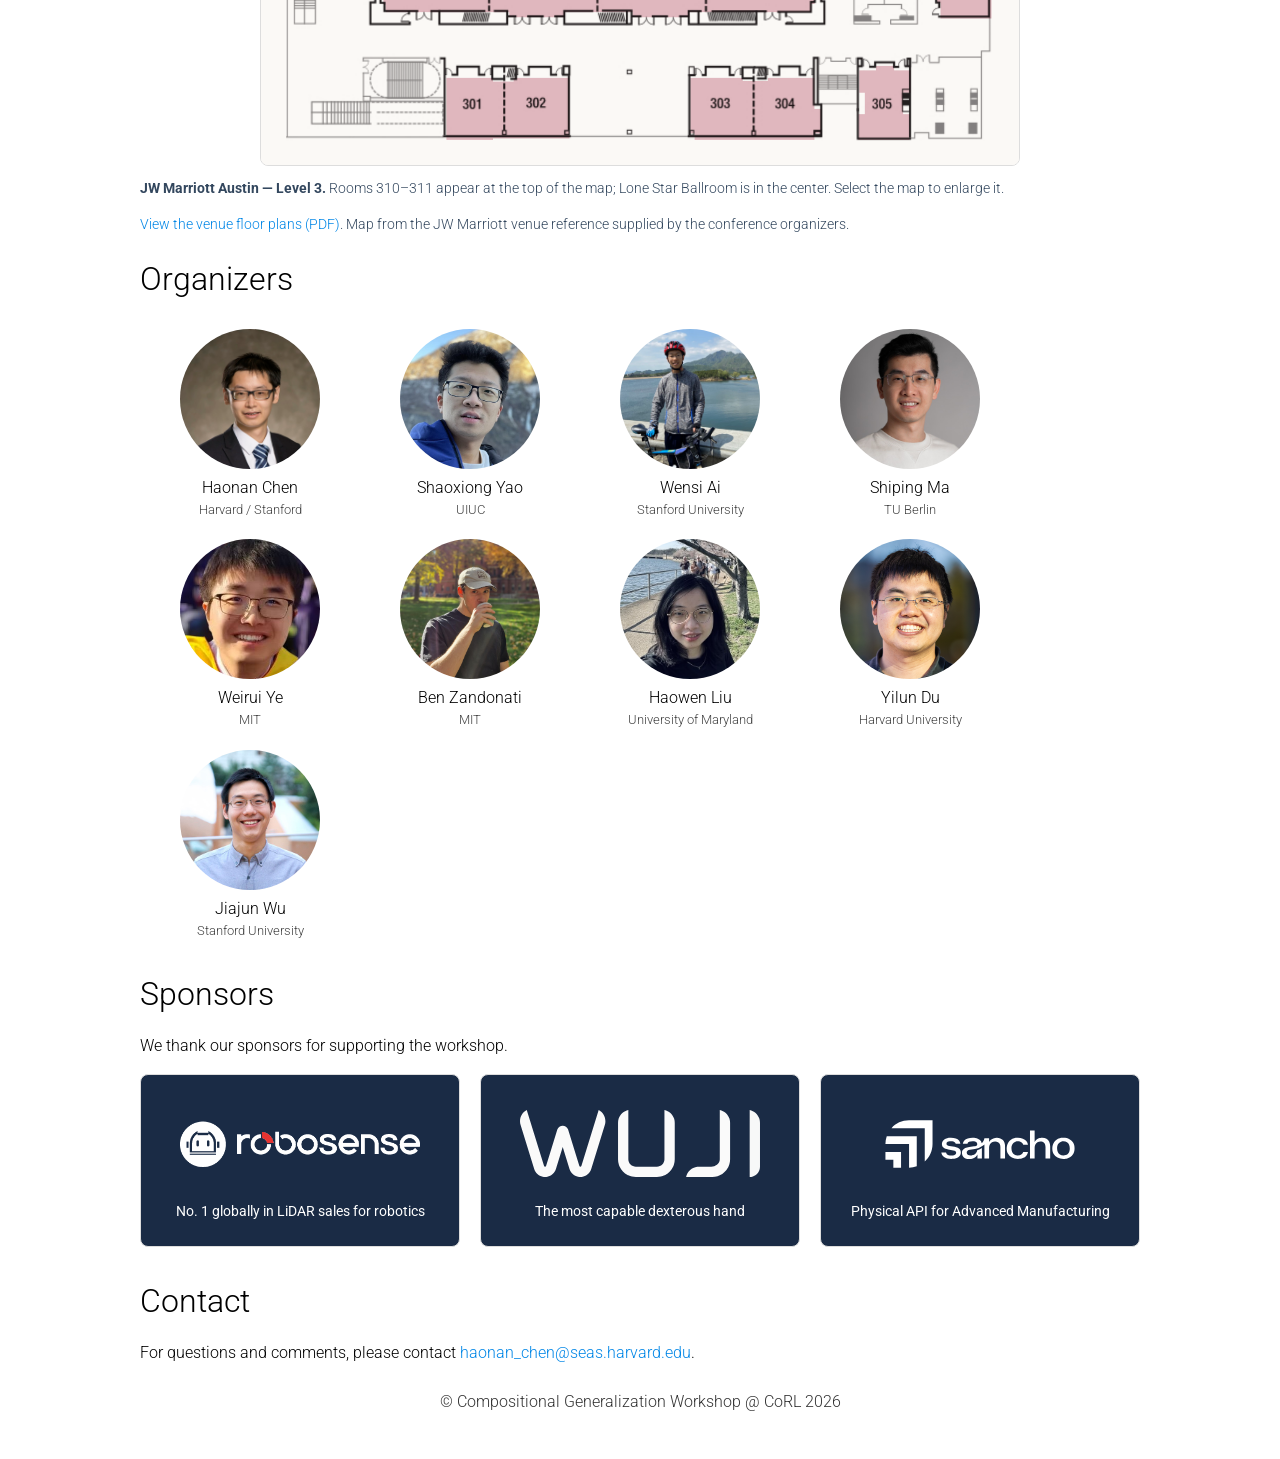
==== commit bfda21b2: "Add speaker names to workshop schedule" ====
--- a/corl2026/index.html
+++ b/corl2026/index.html
@@ -207,11 +207,11 @@
       </tr>
       <tr>
         <td>8:45 AM</td>
-        <td>Invited Talk</td>
+        <td>Invited Talk &mdash; Jiayuan Mao</td>
       </tr>
       <tr>
         <td>9:10 AM</td>
-        <td>Invited Talk</td>
+        <td>Invited Talk &mdash; Marc Toussaint</td>
       </tr>
       <tr>
         <td>9:35&ndash;10:20 AM</td>
@@ -219,11 +219,11 @@
       </tr>
       <tr>
         <td>10:20 AM</td>
-        <td>Invited Talk</td>
+        <td>Invited Talk &mdash; Leslie Pack Kaelbling</td>
       </tr>
       <tr>
         <td>10:45 AM</td>
-        <td>Invited Talk</td>
+        <td>Invited Talk &mdash; Danfei Xu</td>
       </tr>
       <tr>
         <td>11:10 AM&ndash;12:20 PM</td>
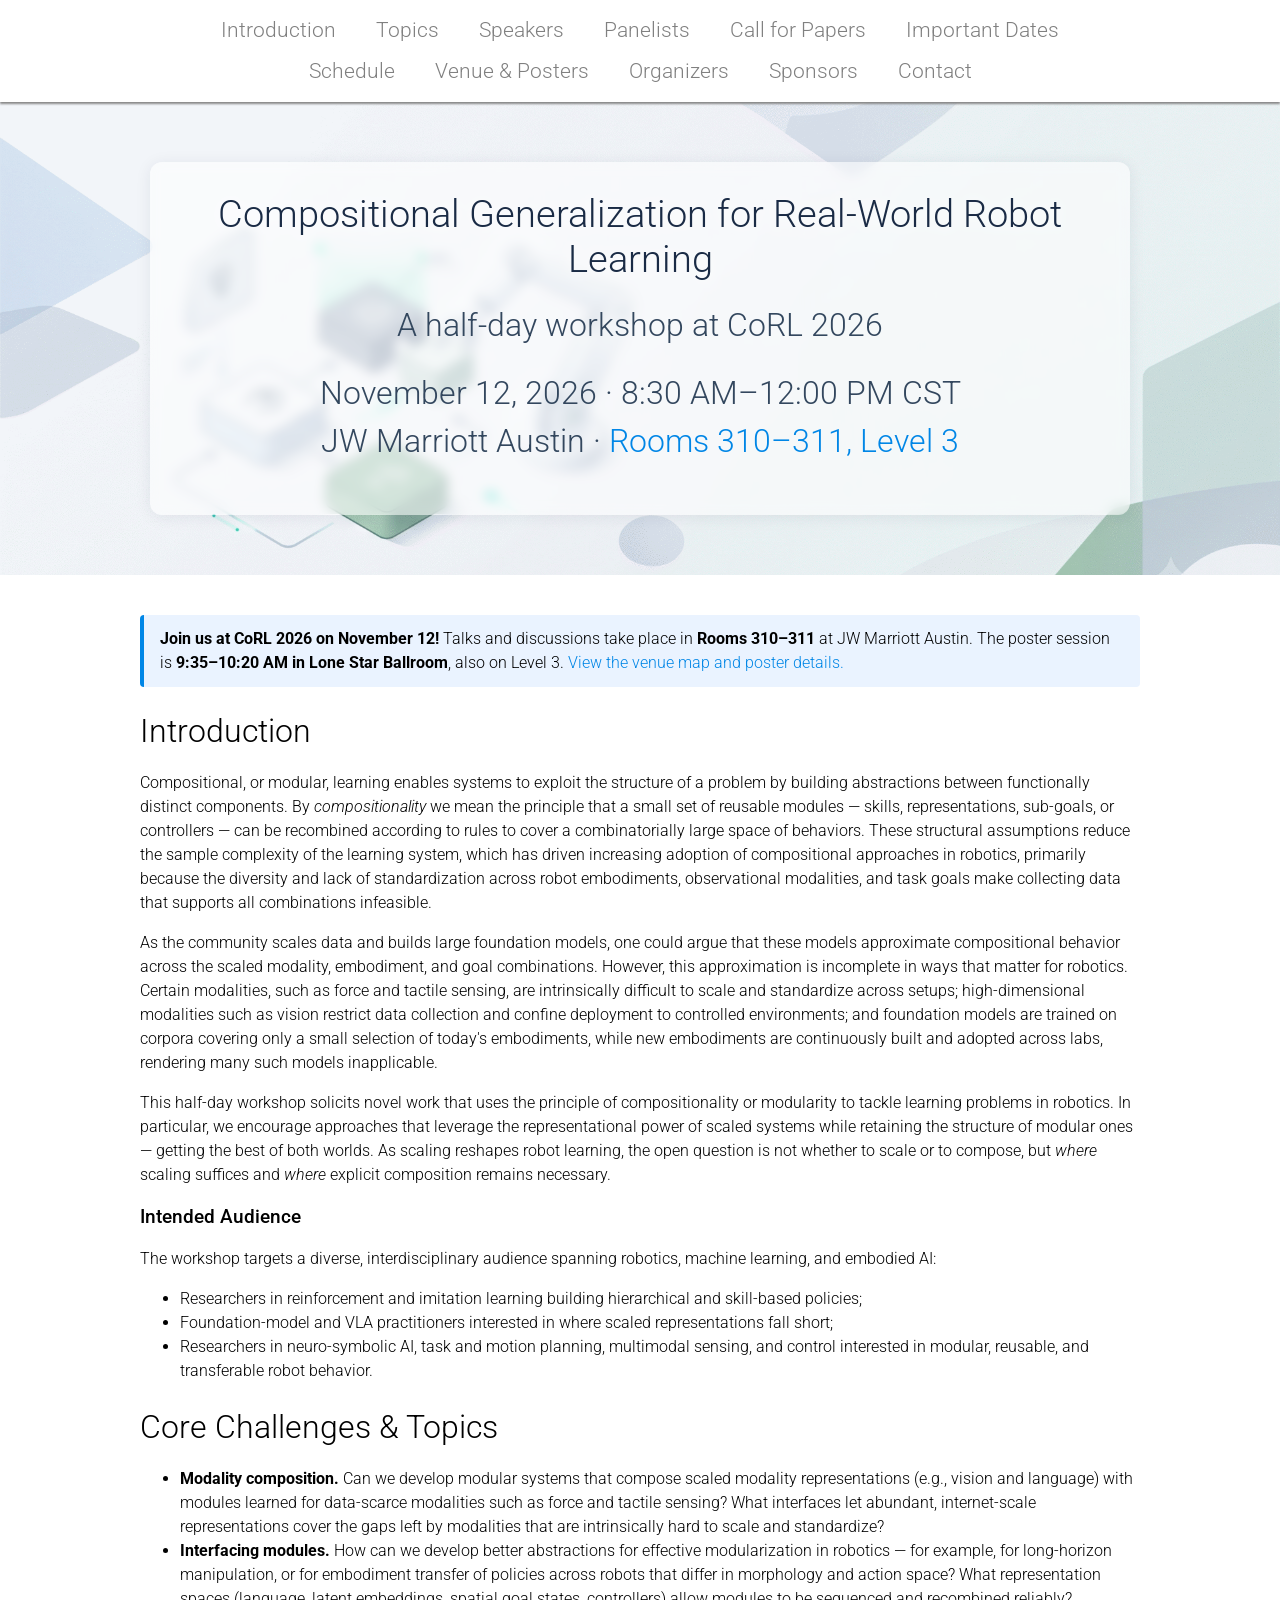
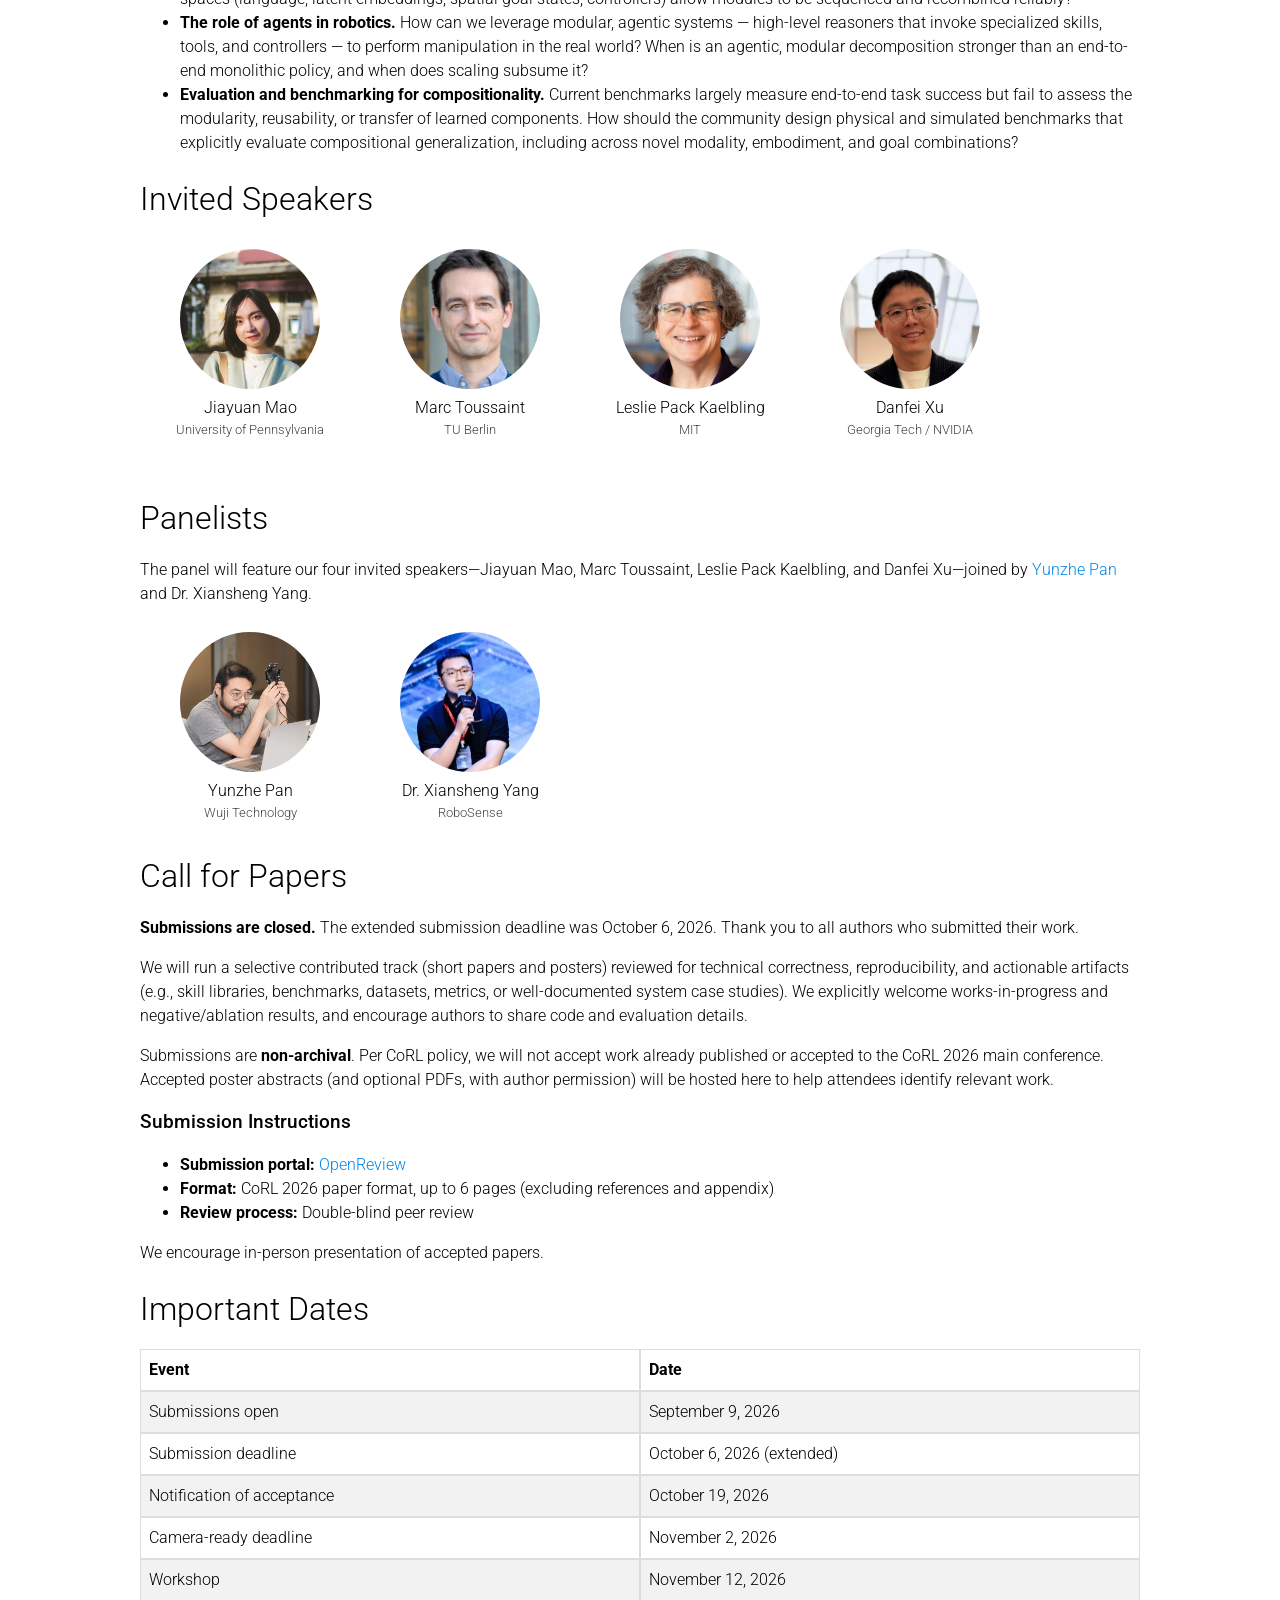
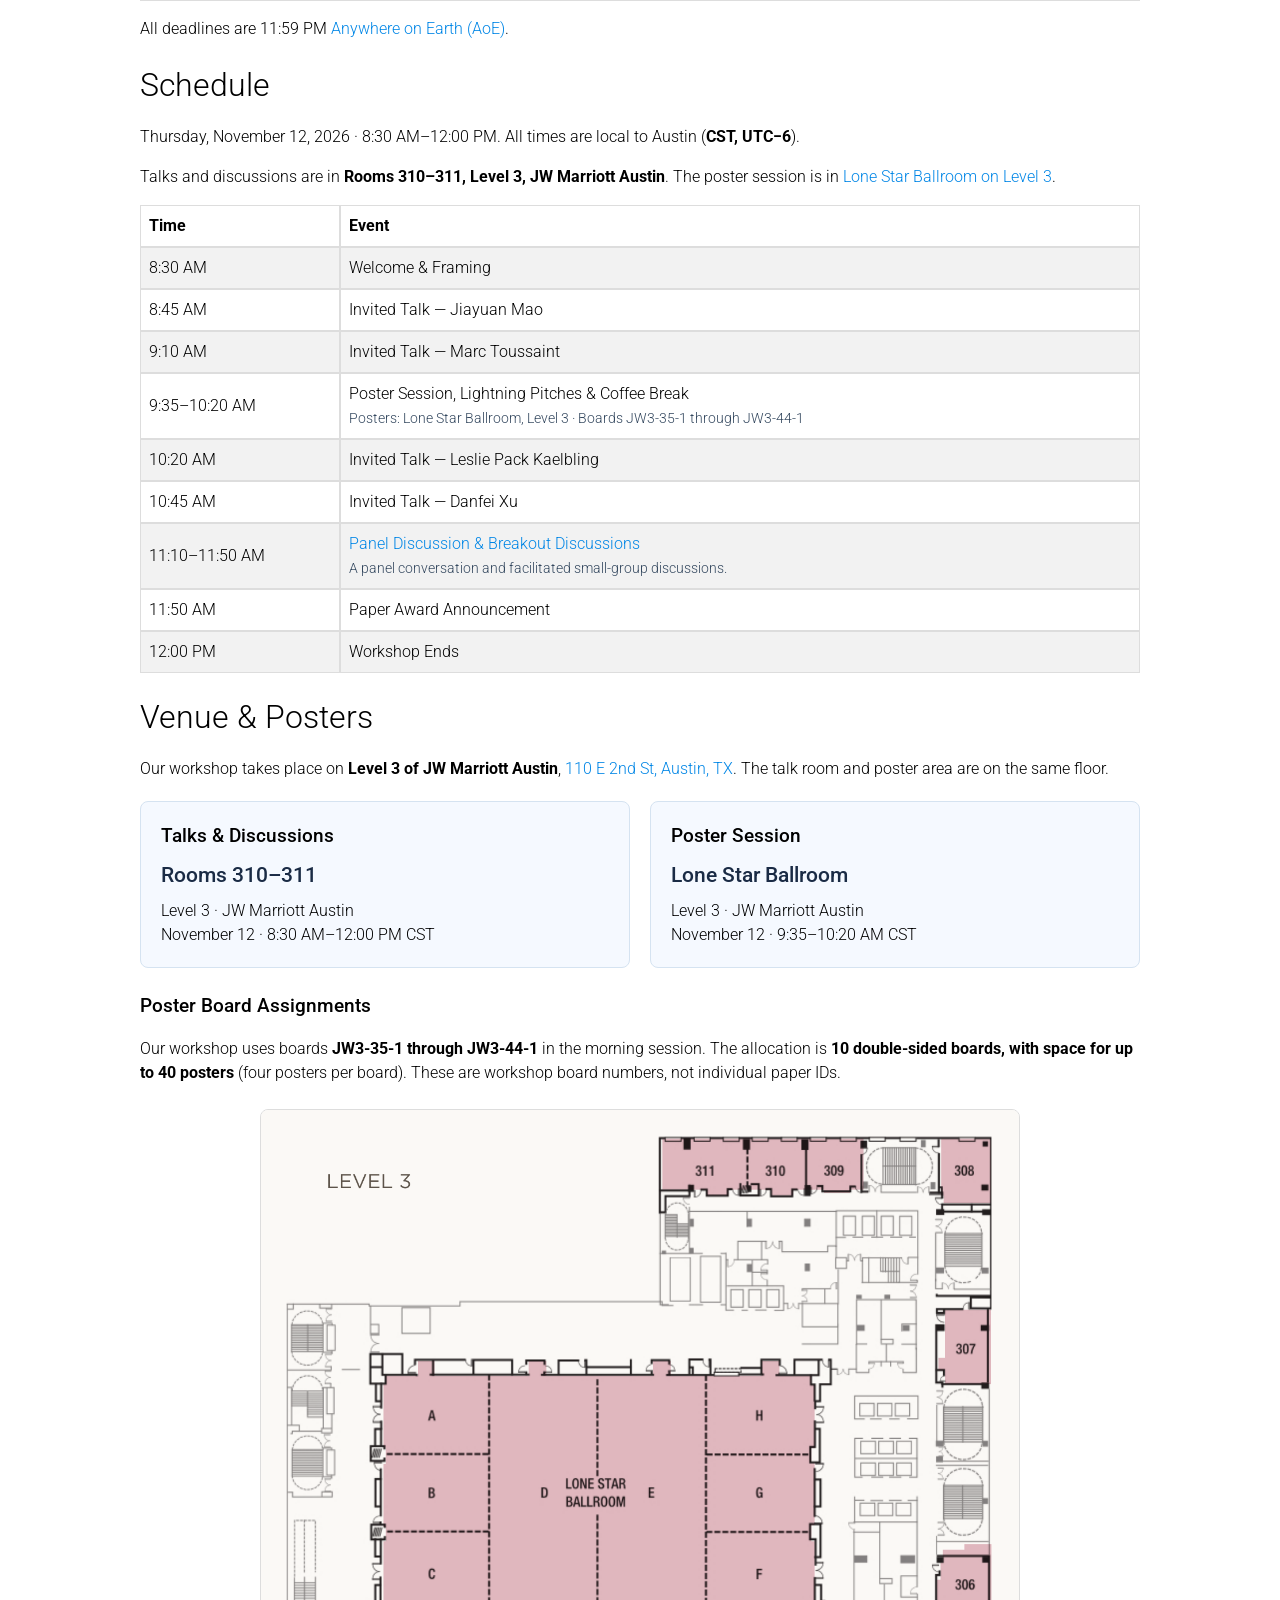
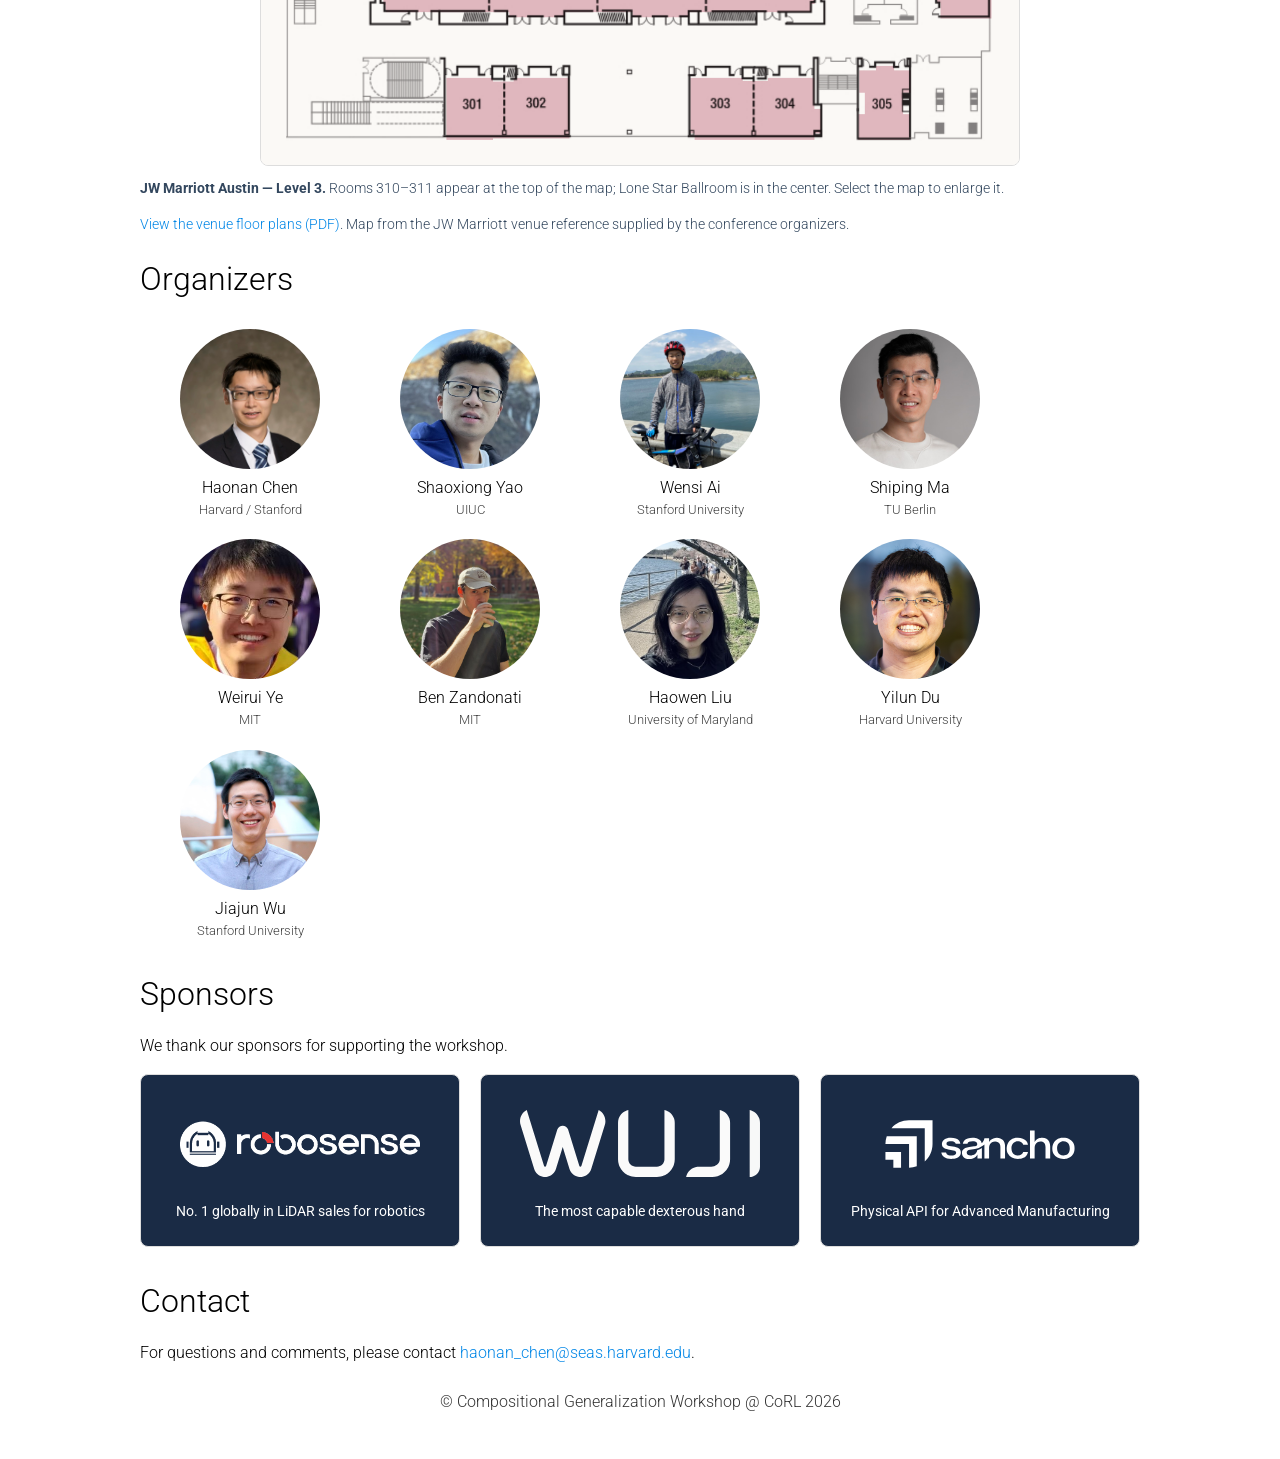
==== commit c62f70f1: "End workshop at noon and panel discussions at 11:50 AM" ====
--- a/corl2026/index.html
+++ b/corl2026/index.html
@@ -6,9 +6,9 @@
   <meta name="viewport" content="width=device-width, initial-scale=1.0">
   <meta charset="utf-8">
   <title>Compositional Generalization for Real-World Robot Learning @ CoRL 2026</title>
-  <meta name="description" content="Join us November 12, 2026, 8:30 AM–12:30 PM CST, at JW Marriott Austin, Rooms 310–311 (Level 3), for the CoRL workshop on compositional generalization for real-world robot learning.">
+  <meta name="description" content="Join us November 12, 2026, 8:30 AM–12:00 PM CST, at JW Marriott Austin, Rooms 310–311 (Level 3), for the CoRL workshop on compositional generalization for real-world robot learning.">
   <meta property="og:title" content="Compositional Generalization for Real-World Robot Learning @ CoRL 2026">
-  <meta property="og:description" content="November 12, 2026, 8:30 AM–12:30 PM CST. JW Marriott Austin, Rooms 310–311 (Level 3). Posters in Lone Star Ballroom, 9:35–10:20 AM.">
+  <meta property="og:description" content="November 12, 2026, 8:30 AM–12:00 PM CST. JW Marriott Austin, Rooms 310–311 (Level 3). Posters in Lone Star Ballroom, 9:35–10:20 AM.">
   <meta property="og:type" content="website">
   <meta property="og:image" content="https://compogen-robotics.github.io/corl2026/images/background.png">
   <link rel="stylesheet" href="css/style.css?v=20261108-venue">
@@ -38,7 +38,7 @@
       A half-day workshop at CoRL 2026
     </div>
     <div class="subtitle" style="color: #33475e; margin: 20px">
-      November 12, 2026 &middot; 8:30 AM&ndash;12:30 PM CST<br>
+      November 12, 2026 &middot; 8:30 AM&ndash;12:00 PM CST<br>
       JW Marriott Austin &middot; <a href="#venue">Rooms 310&ndash;311, Level 3</a>
     </div>
   </div>
@@ -189,7 +189,7 @@
 
   <div class="section" id="schedule">
     <h2>Schedule</h2>
-    <p>Thursday, November 12, 2026 &middot; 8:30 AM&ndash;12:30 PM. All times are local to Austin (<b>CST, UTC&minus;6</b>).</p>
+    <p>Thursday, November 12, 2026 &middot; 8:30 AM&ndash;12:00 PM. All times are local to Austin (<b>CST, UTC&minus;6</b>).</p>
     <p>Talks and discussions are in <b>Rooms 310&ndash;311, Level 3, JW Marriott Austin</b>. The poster session is in <a href="#venue">Lone Star Ballroom on Level 3</a>.</p>
 
     <table style="width: 100%;">
@@ -226,15 +226,15 @@
         <td>Invited Talk &mdash; Danfei Xu</td>
       </tr>
       <tr>
-        <td>11:10 AM&ndash;12:20 PM</td>
+        <td>11:10&ndash;11:50 AM</td>
         <td><a href="#panelists">Panel Discussion &amp; Breakout Discussions</a><br><span class="session-detail">A panel conversation and facilitated small-group discussions.</span></td>
       </tr>
       <tr>
-        <td>12:20 PM</td>
+        <td>11:50 AM</td>
         <td>Paper Award Announcement</td>
       </tr>
       <tr>
-        <td>12:30 PM</td>
+        <td>12:00 PM</td>
         <td>Workshop Ends</td>
       </tr>
     </table>
@@ -247,7 +247,7 @@
       <div class="venue-card">
         <h3>Talks &amp; Discussions</h3>
         <p class="venue-location">Rooms 310&ndash;311</p>
-        <p>Level 3 &middot; JW Marriott Austin<br>November 12 &middot; 8:30 AM&ndash;12:30 PM CST</p>
+        <p>Level 3 &middot; JW Marriott Austin<br>November 12 &middot; 8:30 AM&ndash;12:00 PM CST</p>
       </div>
       <div class="venue-card">
         <h3>Poster Session</h3>
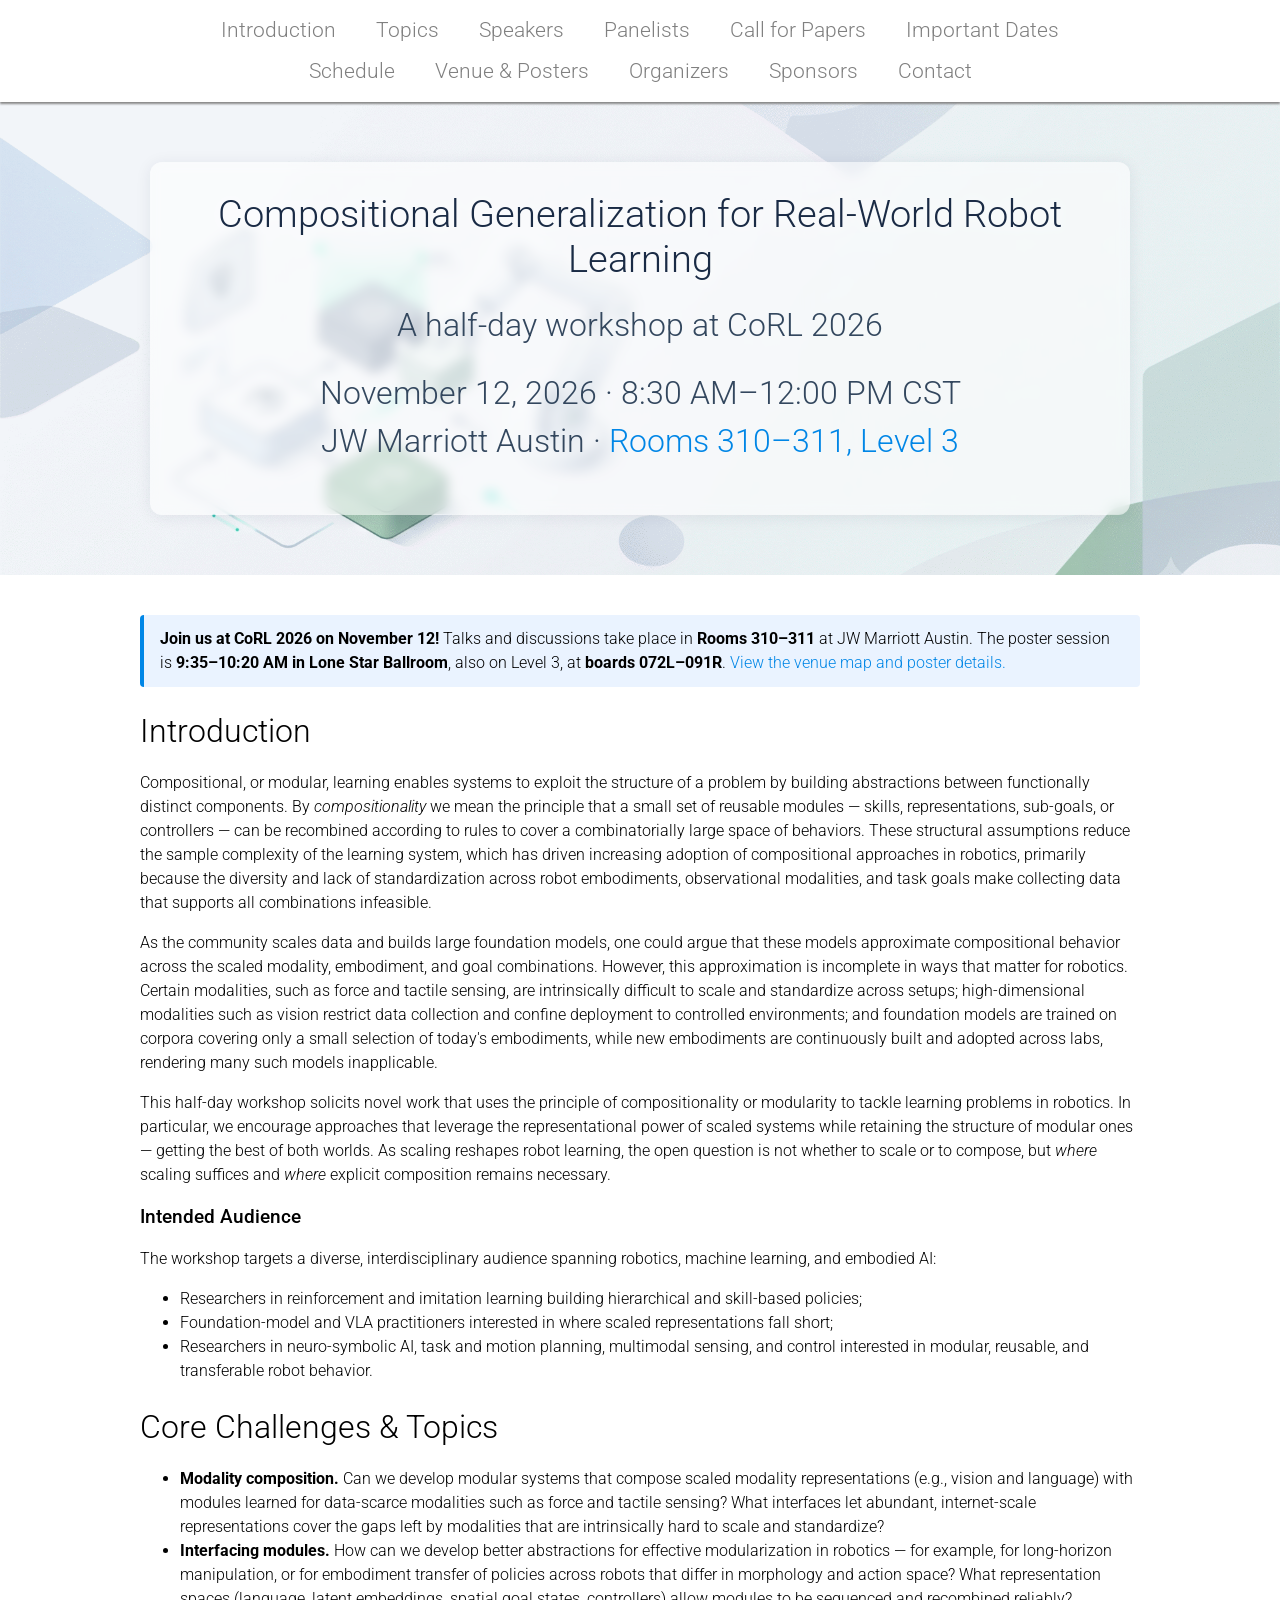
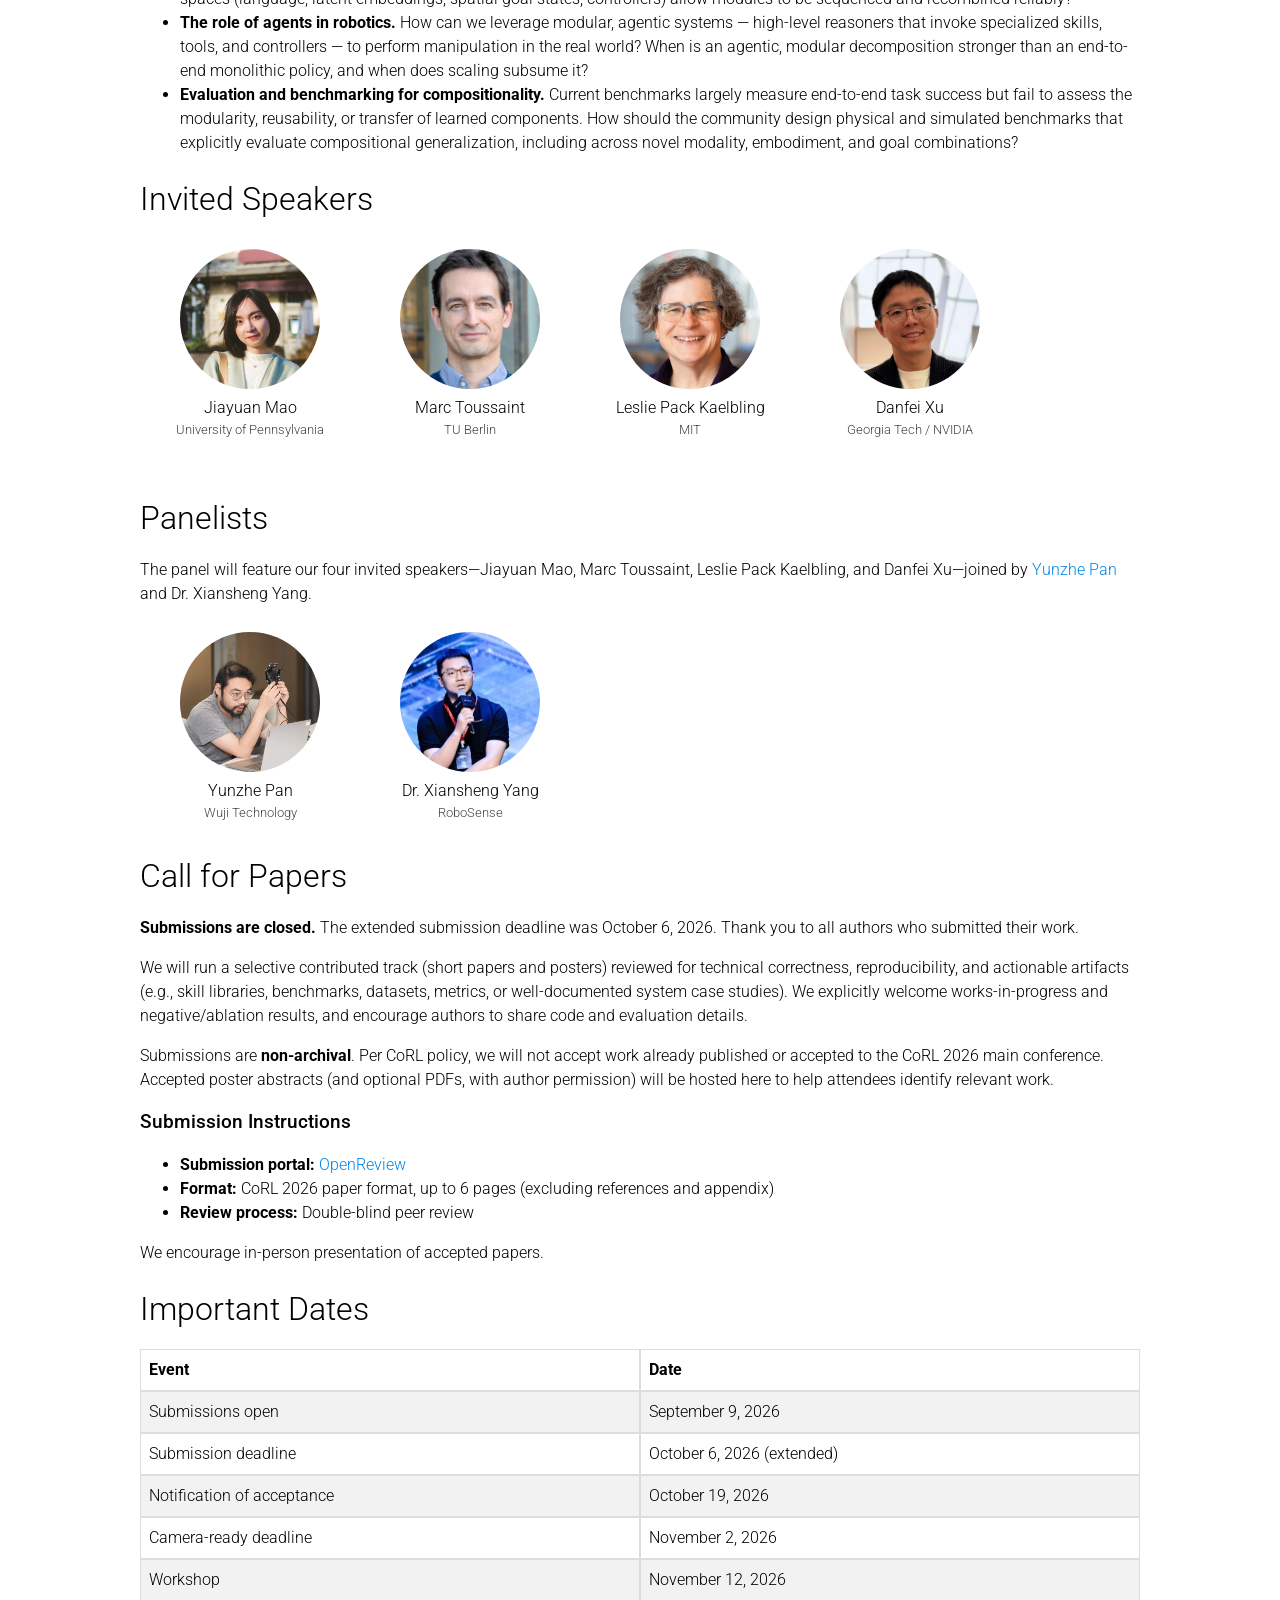
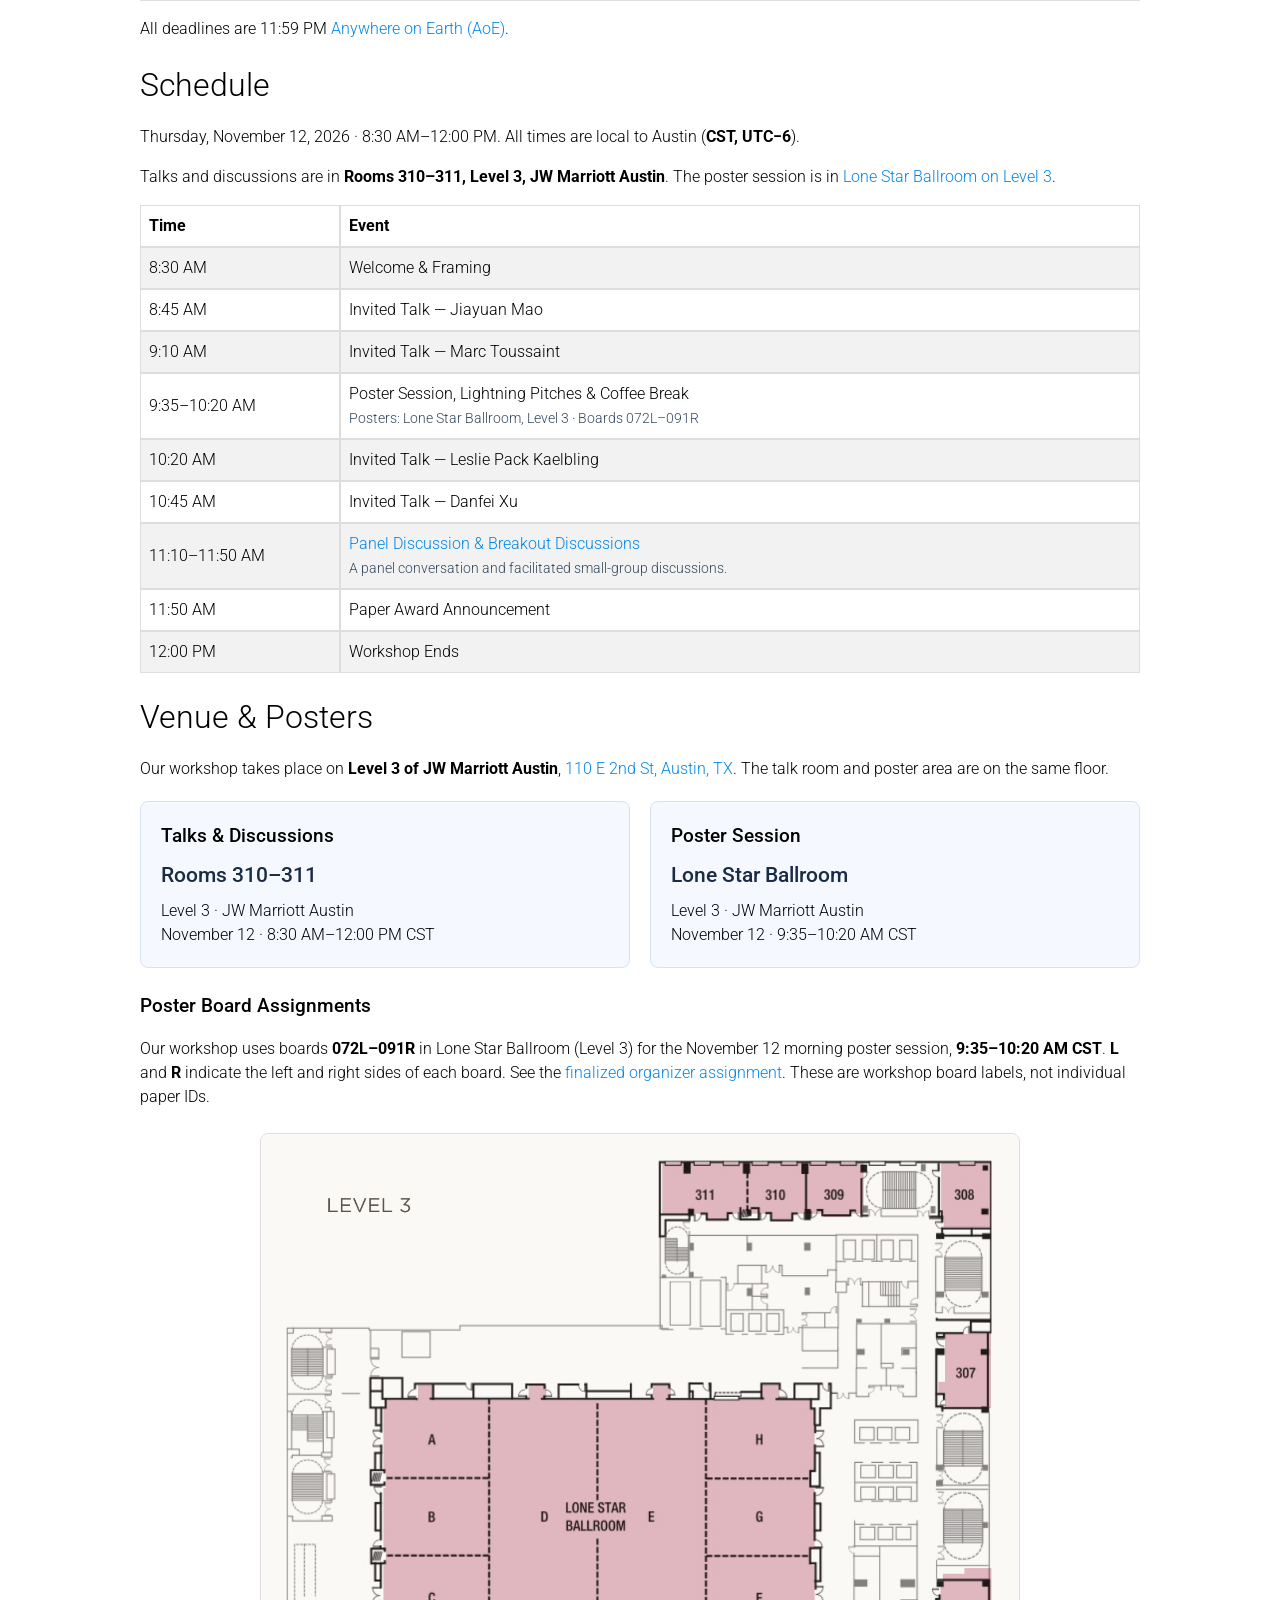
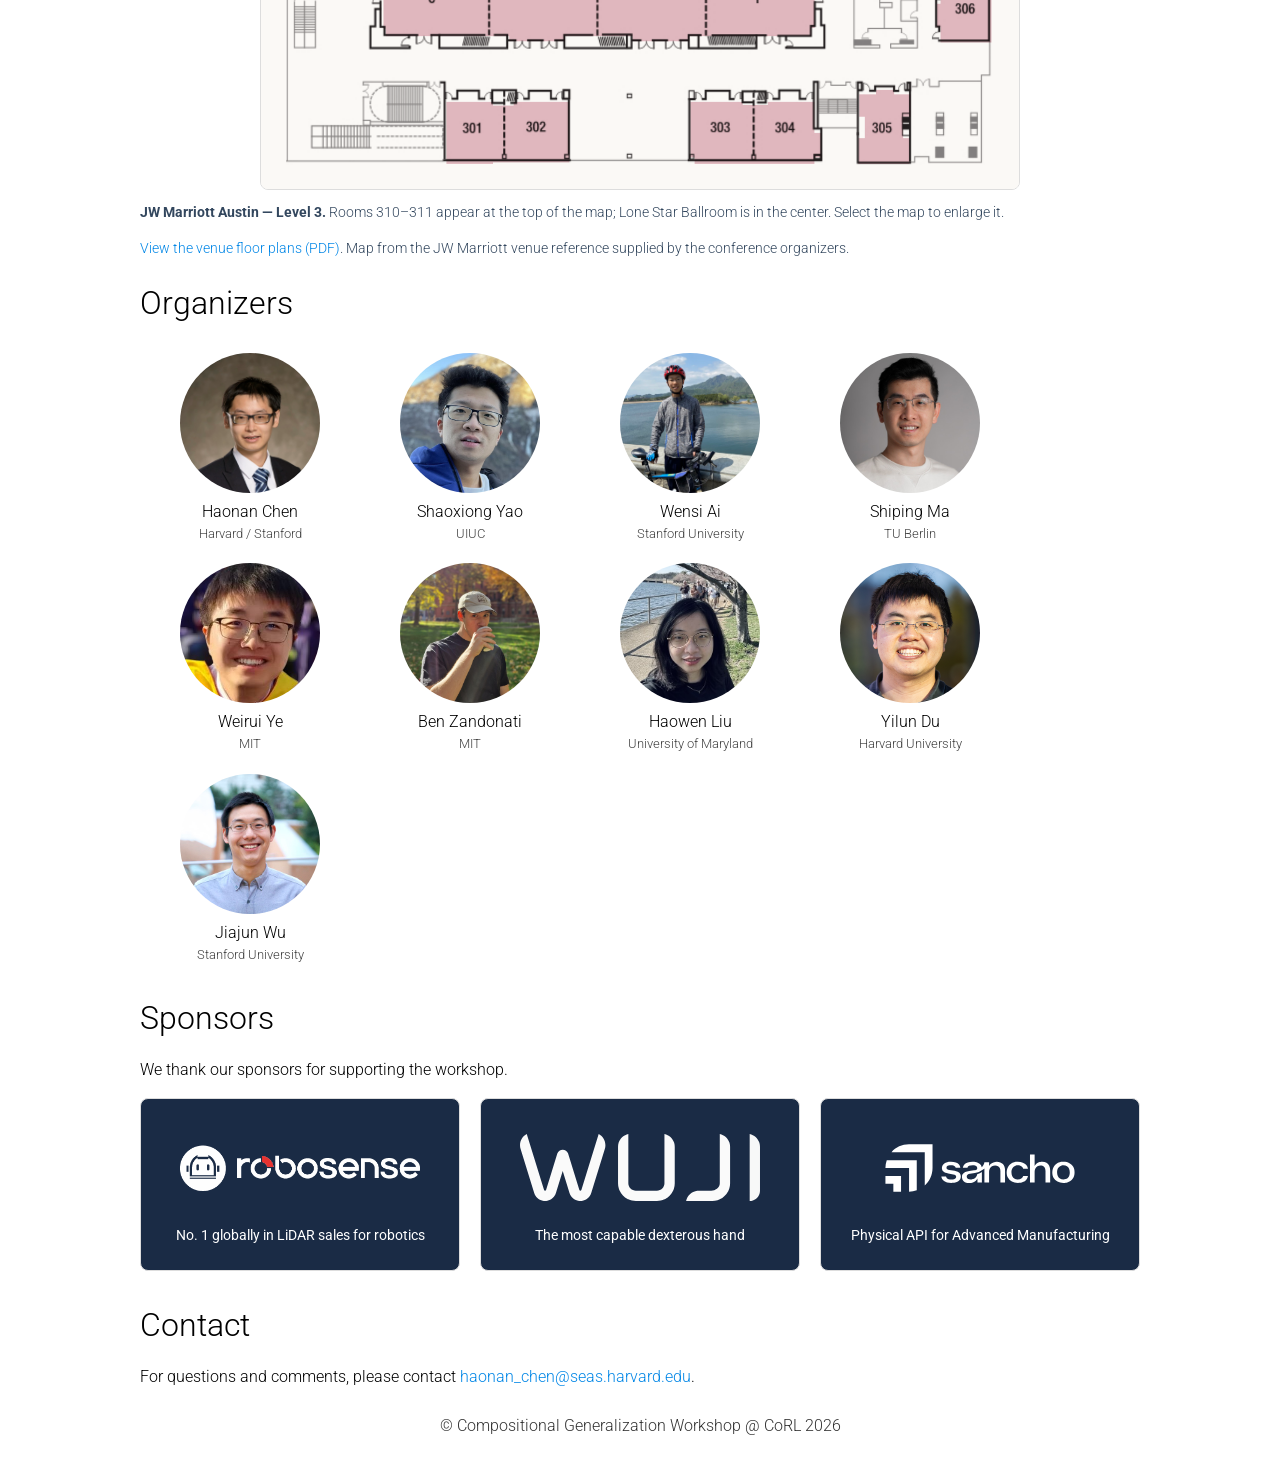
==== commit 761b9eb1: "Merge remote-tracking branch 'origin/main'" ====
--- a/corl2026/index.html
+++ b/corl2026/index.html
@@ -46,7 +46,7 @@
 
 <div class="container">
   <div class="announce">
-    <b>Join us at CoRL 2026 on November 12!</b> Talks and discussions take place in <b>Rooms 310&ndash;311</b> at JW Marriott Austin. The poster session is <b>9:35&ndash;10:20 AM in Lone Star Ballroom</b>, also on Level 3. <a href="#venue">View the venue map and poster details.</a>
+    <b>Join us at CoRL 2026 on November 12!</b> Talks and discussions take place in <b>Rooms 310&ndash;311</b> at JW Marriott Austin. The poster session is <b>9:35&ndash;10:20 AM in Lone Star Ballroom</b>, also on Level 3, at <b>boards 072L&ndash;091R</b>. <a href="#venue">View the venue map and poster details.</a>
   </div>
 
   <div class="section" id="intro">
@@ -215,7 +215,7 @@
       </tr>
       <tr>
         <td>9:35&ndash;10:20 AM</td>
-        <td>Poster Session, Lightning Pitches &amp; Coffee Break<br><span class="session-detail">Posters: Lone Star Ballroom, Level 3 &middot; Boards JW3-35-1 through JW3-44-1</span></td>
+        <td>Poster Session, Lightning Pitches &amp; Coffee Break<br><span class="session-detail">Posters: Lone Star Ballroom, Level 3 &middot; Boards 072L&ndash;091R</span></td>
       </tr>
       <tr>
         <td>10:20 AM</td>
@@ -256,7 +256,7 @@
       </div>
     </div>
     <h3>Poster Board Assignments</h3>
-    <p>Our workshop uses boards <b>JW3-35-1 through JW3-44-1</b> in the morning session. The allocation is <b>10 double-sided boards, with space for up to 40 posters</b> (four posters per board). These are workshop board numbers, not individual paper IDs.</p>
+    <p>Our workshop uses boards <b>072L&ndash;091R</b> in Lone Star Ballroom (Level 3) for the November 12 morning poster session, <b>9:35&ndash;10:20 AM CST</b>. <b>L</b> and <b>R</b> indicate the left and right sides of each board. See the <a href="https://docs.google.com/spreadsheets/d/1wF6RirHy43dtA48in8Rr4zON4t-afQCFbptS--Ty1Oc/edit#gid=1736249982&amp;range=A18:L18" target="_blank" rel="noopener">finalized organizer assignment</a>. These are workshop board labels, not individual paper IDs.</p>
     <figure class="venue-map">
       <a href="images/jw-marriott-level-3.png" target="_blank" rel="noopener" aria-label="Open the JW Marriott Level 3 floor plan at full size">
         <img src="images/jw-marriott-level-3.png" width="1320" height="1140" alt="JW Marriott Austin Level 3 floor plan. Rooms 311 and 310 are along the upper edge; Lone Star Ballroom is in the center." loading="lazy">
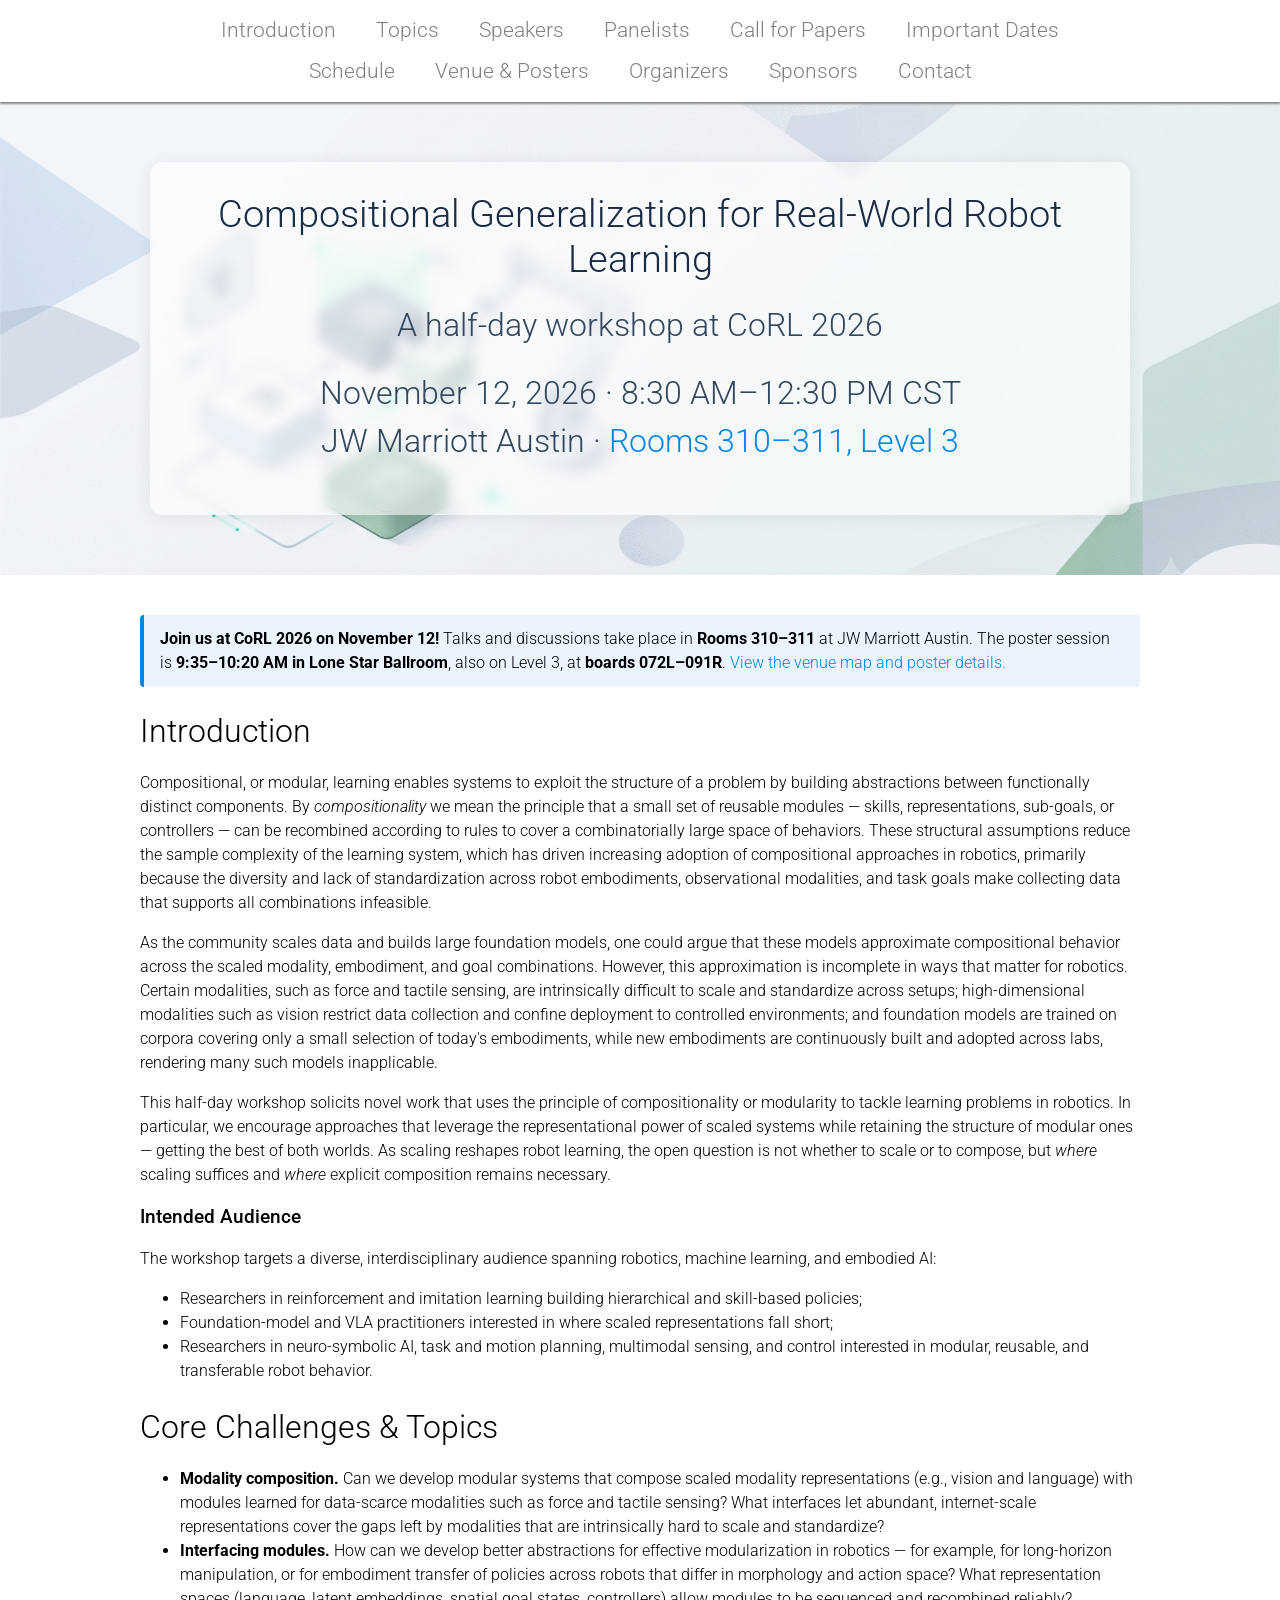
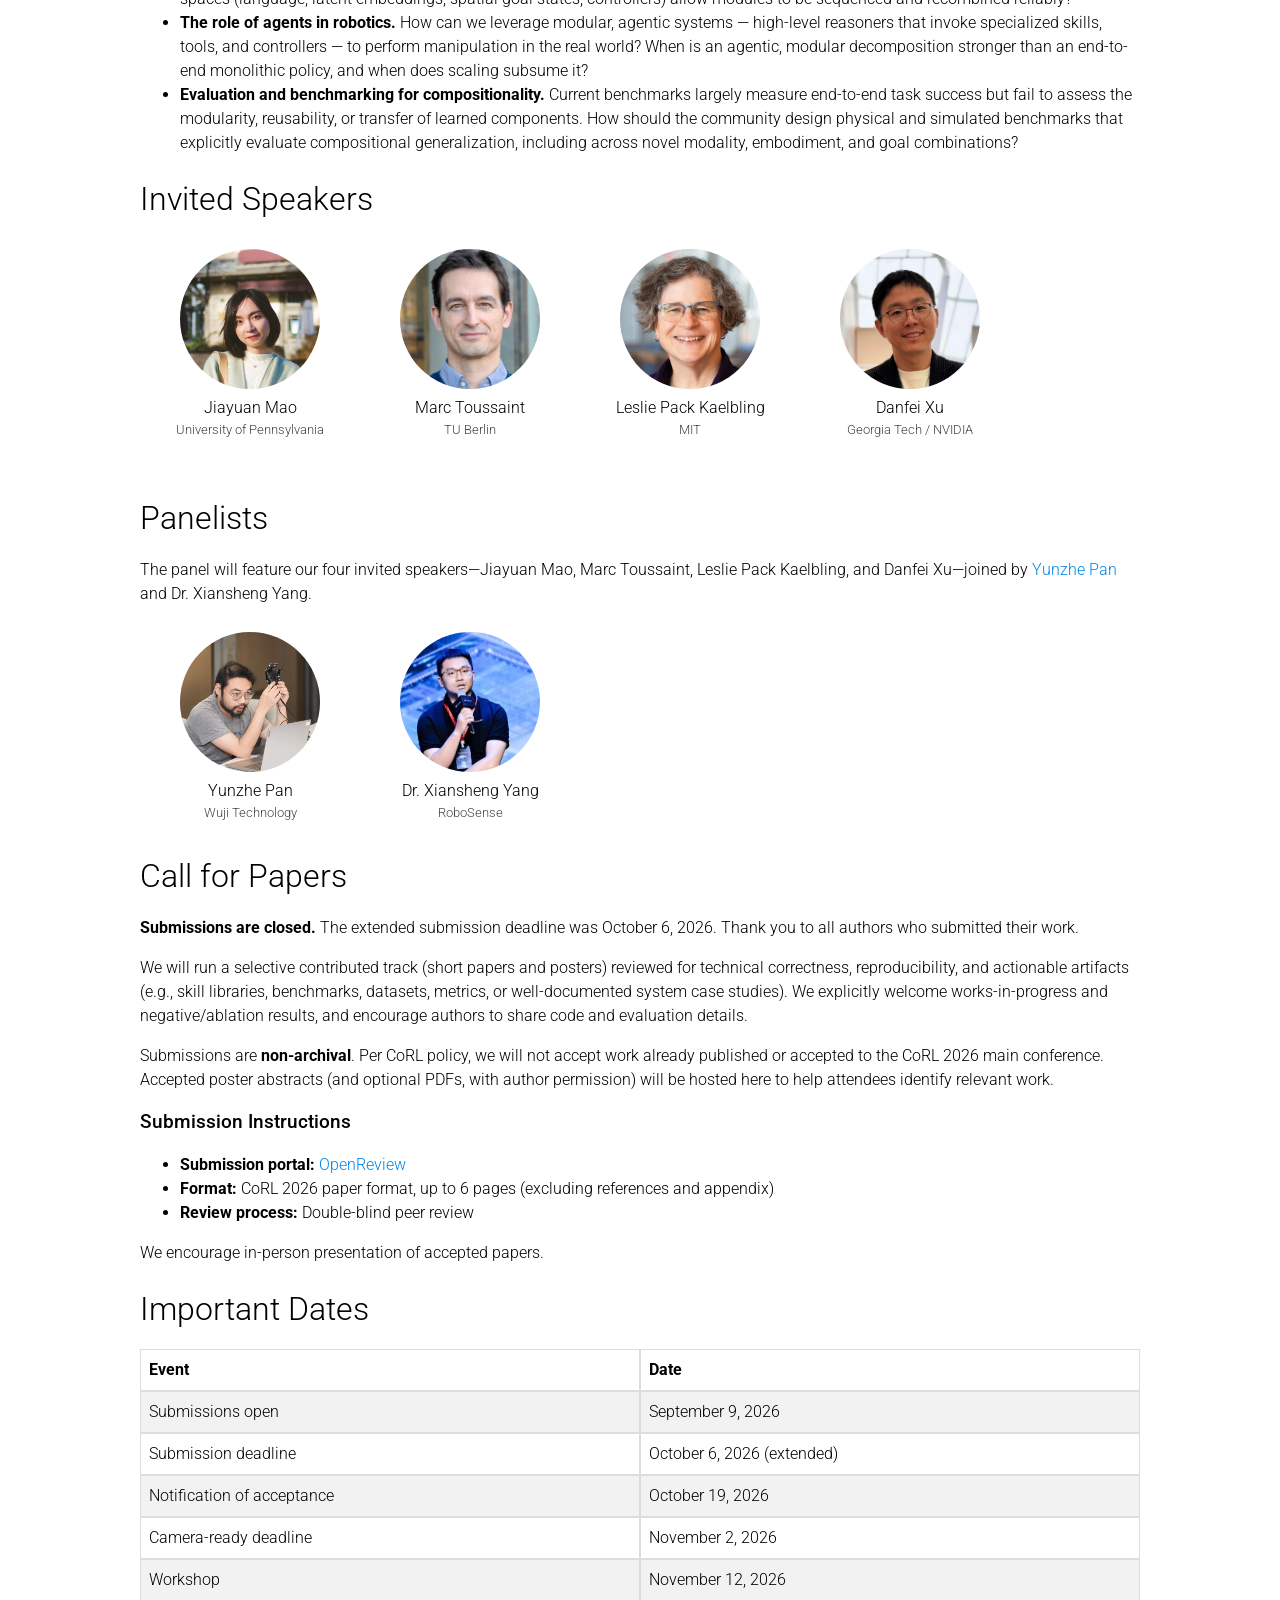
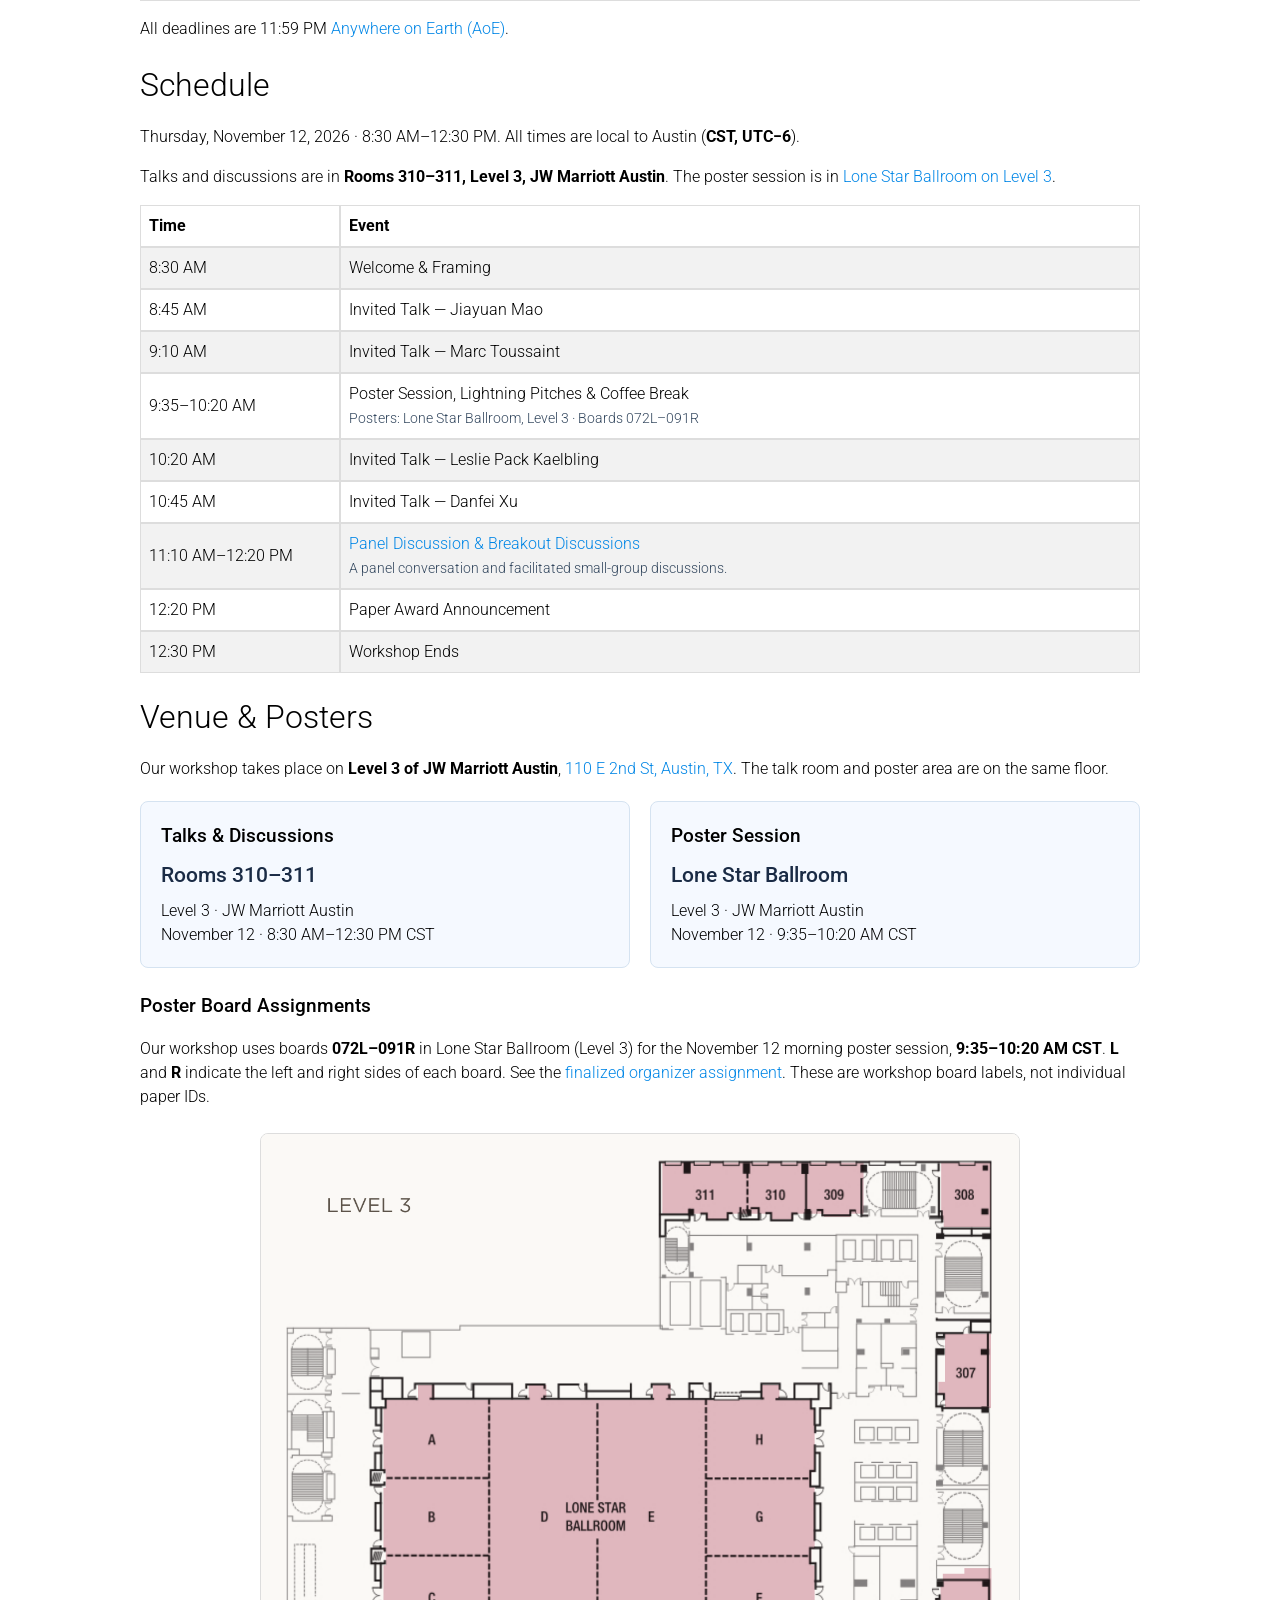
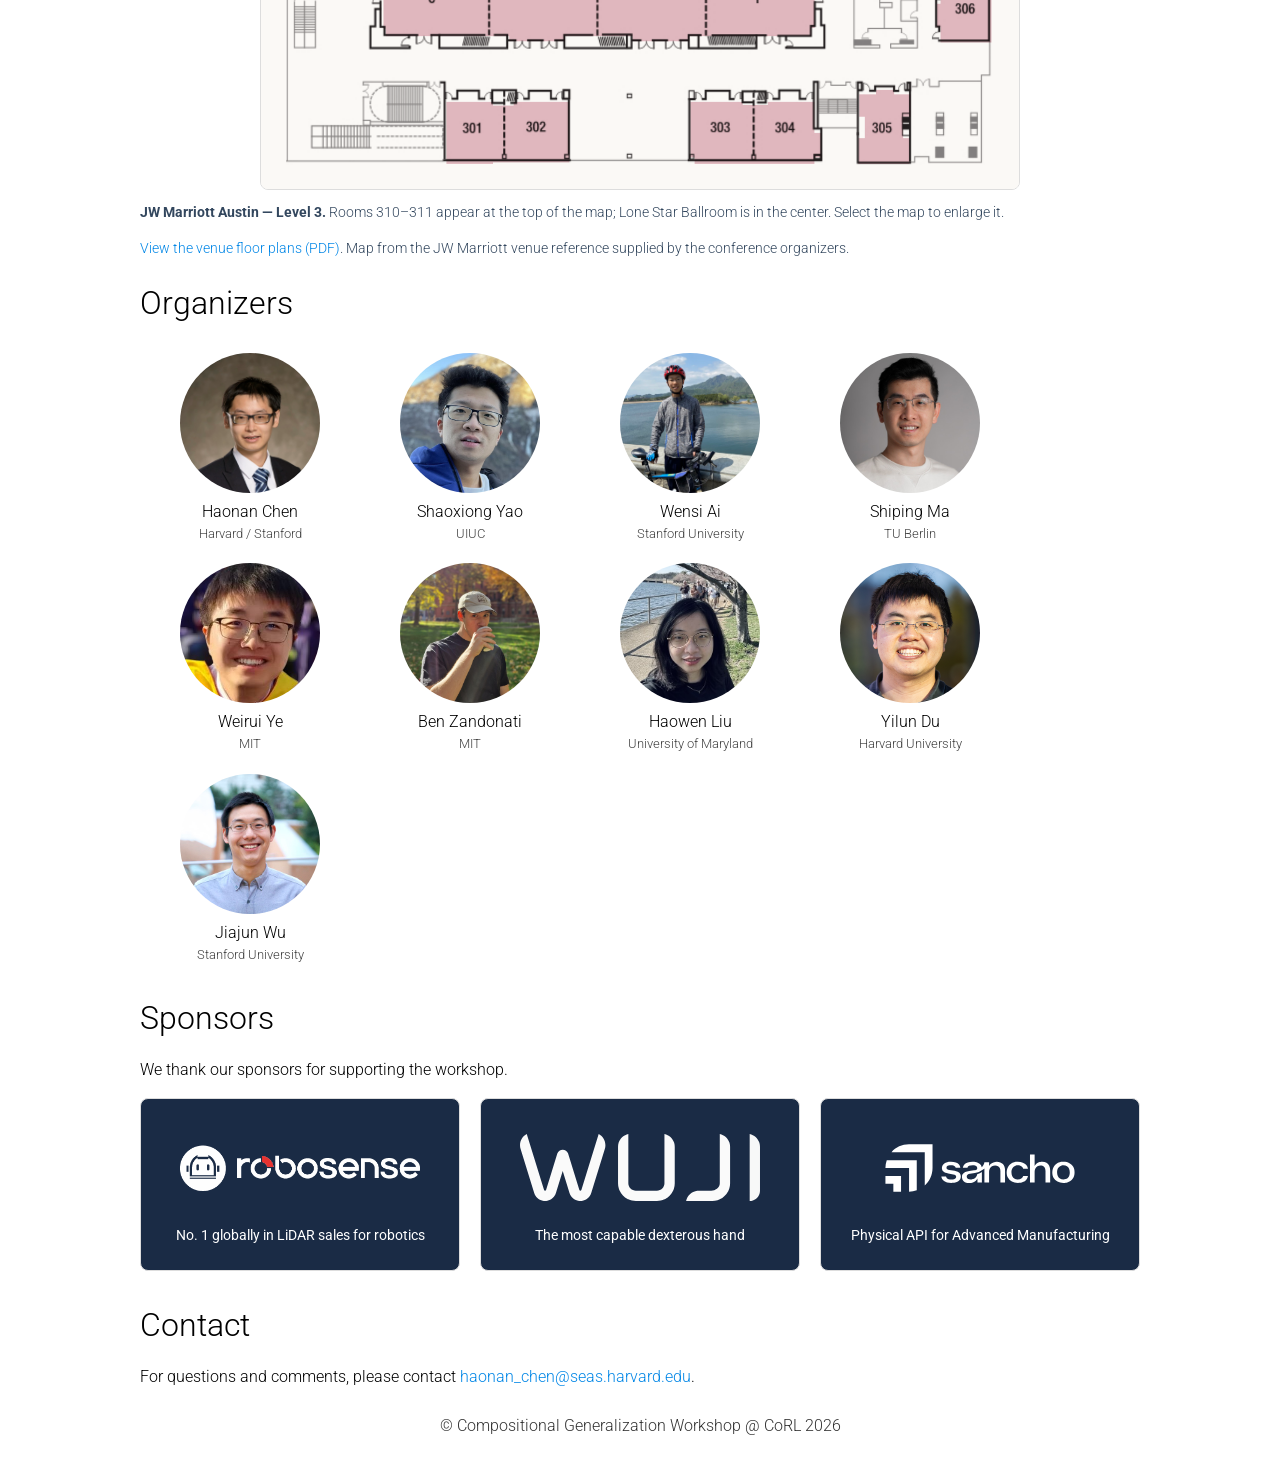
==== commit 8d808175: "Update finalized workshop poster board assignments" ====
--- a/corl2026/index.html
+++ b/corl2026/index.html
@@ -6,9 +6,9 @@
   <meta name="viewport" content="width=device-width, initial-scale=1.0">
   <meta charset="utf-8">
   <title>Compositional Generalization for Real-World Robot Learning @ CoRL 2026</title>
-  <meta name="description" content="Join us November 12, 2026, 8:30 AM–12:00 PM CST, at JW Marriott Austin, Rooms 310–311 (Level 3), for the CoRL workshop on compositional generalization for real-world robot learning.">
+  <meta name="description" content="Join us November 12, 2026, 8:30 AM–12:30 PM CST, at JW Marriott Austin, Rooms 310–311 (Level 3), for the CoRL workshop on compositional generalization for real-world robot learning.">
   <meta property="og:title" content="Compositional Generalization for Real-World Robot Learning @ CoRL 2026">
-  <meta property="og:description" content="November 12, 2026, 8:30 AM–12:00 PM CST. JW Marriott Austin, Rooms 310–311 (Level 3). Posters in Lone Star Ballroom, 9:35–10:20 AM.">
+  <meta property="og:description" content="November 12, 2026, 8:30 AM–12:30 PM CST. JW Marriott Austin, Rooms 310–311 (Level 3). Posters in Lone Star Ballroom, 9:35–10:20 AM.">
   <meta property="og:type" content="website">
   <meta property="og:image" content="https://compogen-robotics.github.io/corl2026/images/background.png">
   <link rel="stylesheet" href="css/style.css?v=20261108-venue">
@@ -38,7 +38,7 @@
       A half-day workshop at CoRL 2026
     </div>
     <div class="subtitle" style="color: #33475e; margin: 20px">
-      November 12, 2026 &middot; 8:30 AM&ndash;12:00 PM CST<br>
+      November 12, 2026 &middot; 8:30 AM&ndash;12:30 PM CST<br>
       JW Marriott Austin &middot; <a href="#venue">Rooms 310&ndash;311, Level 3</a>
     </div>
   </div>
@@ -189,7 +189,7 @@
 
   <div class="section" id="schedule">
     <h2>Schedule</h2>
-    <p>Thursday, November 12, 2026 &middot; 8:30 AM&ndash;12:00 PM. All times are local to Austin (<b>CST, UTC&minus;6</b>).</p>
+    <p>Thursday, November 12, 2026 &middot; 8:30 AM&ndash;12:30 PM. All times are local to Austin (<b>CST, UTC&minus;6</b>).</p>
     <p>Talks and discussions are in <b>Rooms 310&ndash;311, Level 3, JW Marriott Austin</b>. The poster session is in <a href="#venue">Lone Star Ballroom on Level 3</a>.</p>
 
     <table style="width: 100%;">
@@ -226,15 +226,15 @@
         <td>Invited Talk &mdash; Danfei Xu</td>
       </tr>
       <tr>
-        <td>11:10&ndash;11:50 AM</td>
+        <td>11:10 AM&ndash;12:20 PM</td>
         <td><a href="#panelists">Panel Discussion &amp; Breakout Discussions</a><br><span class="session-detail">A panel conversation and facilitated small-group discussions.</span></td>
       </tr>
       <tr>
-        <td>11:50 AM</td>
+        <td>12:20 PM</td>
         <td>Paper Award Announcement</td>
       </tr>
       <tr>
-        <td>12:00 PM</td>
+        <td>12:30 PM</td>
         <td>Workshop Ends</td>
       </tr>
     </table>
@@ -247,7 +247,7 @@
       <div class="venue-card">
         <h3>Talks &amp; Discussions</h3>
         <p class="venue-location">Rooms 310&ndash;311</p>
-        <p>Level 3 &middot; JW Marriott Austin<br>November 12 &middot; 8:30 AM&ndash;12:00 PM CST</p>
+        <p>Level 3 &middot; JW Marriott Austin<br>November 12 &middot; 8:30 AM&ndash;12:30 PM CST</p>
       </div>
       <div class="venue-card">
         <h3>Poster Session</h3>
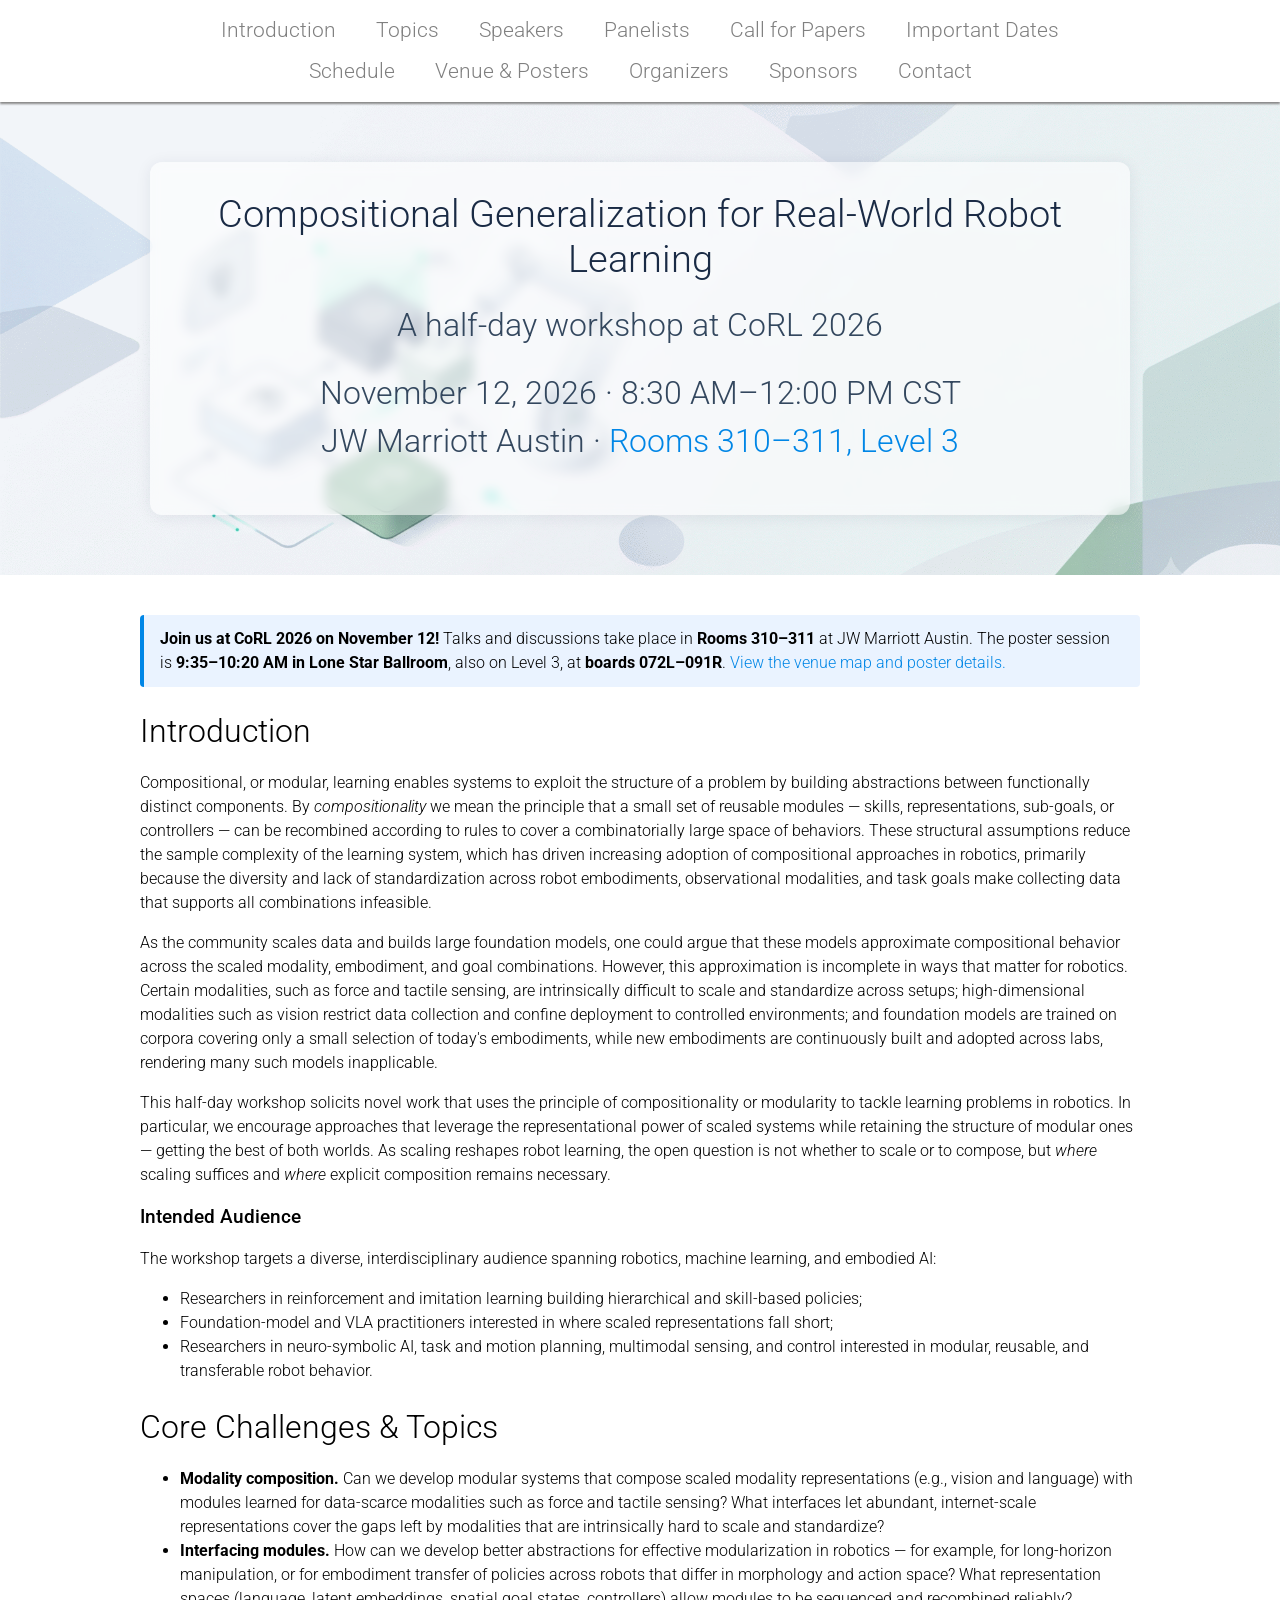
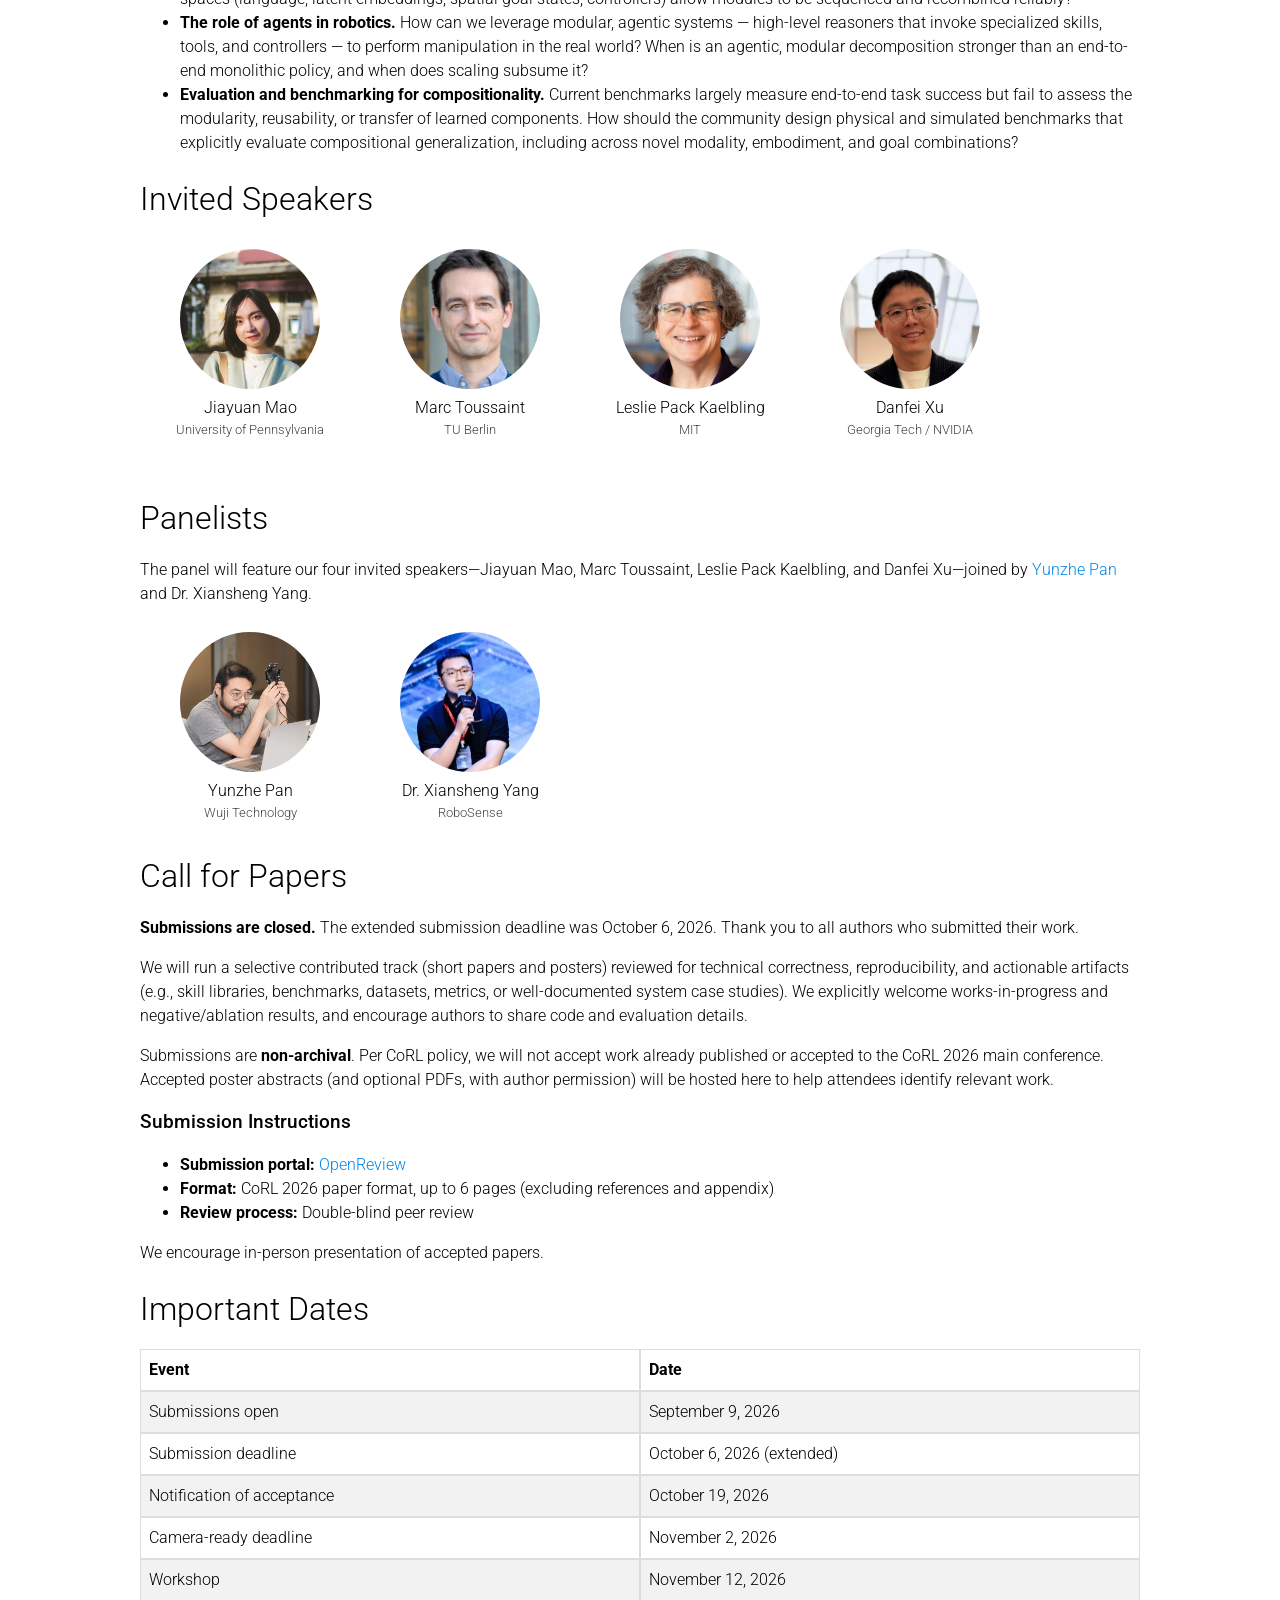
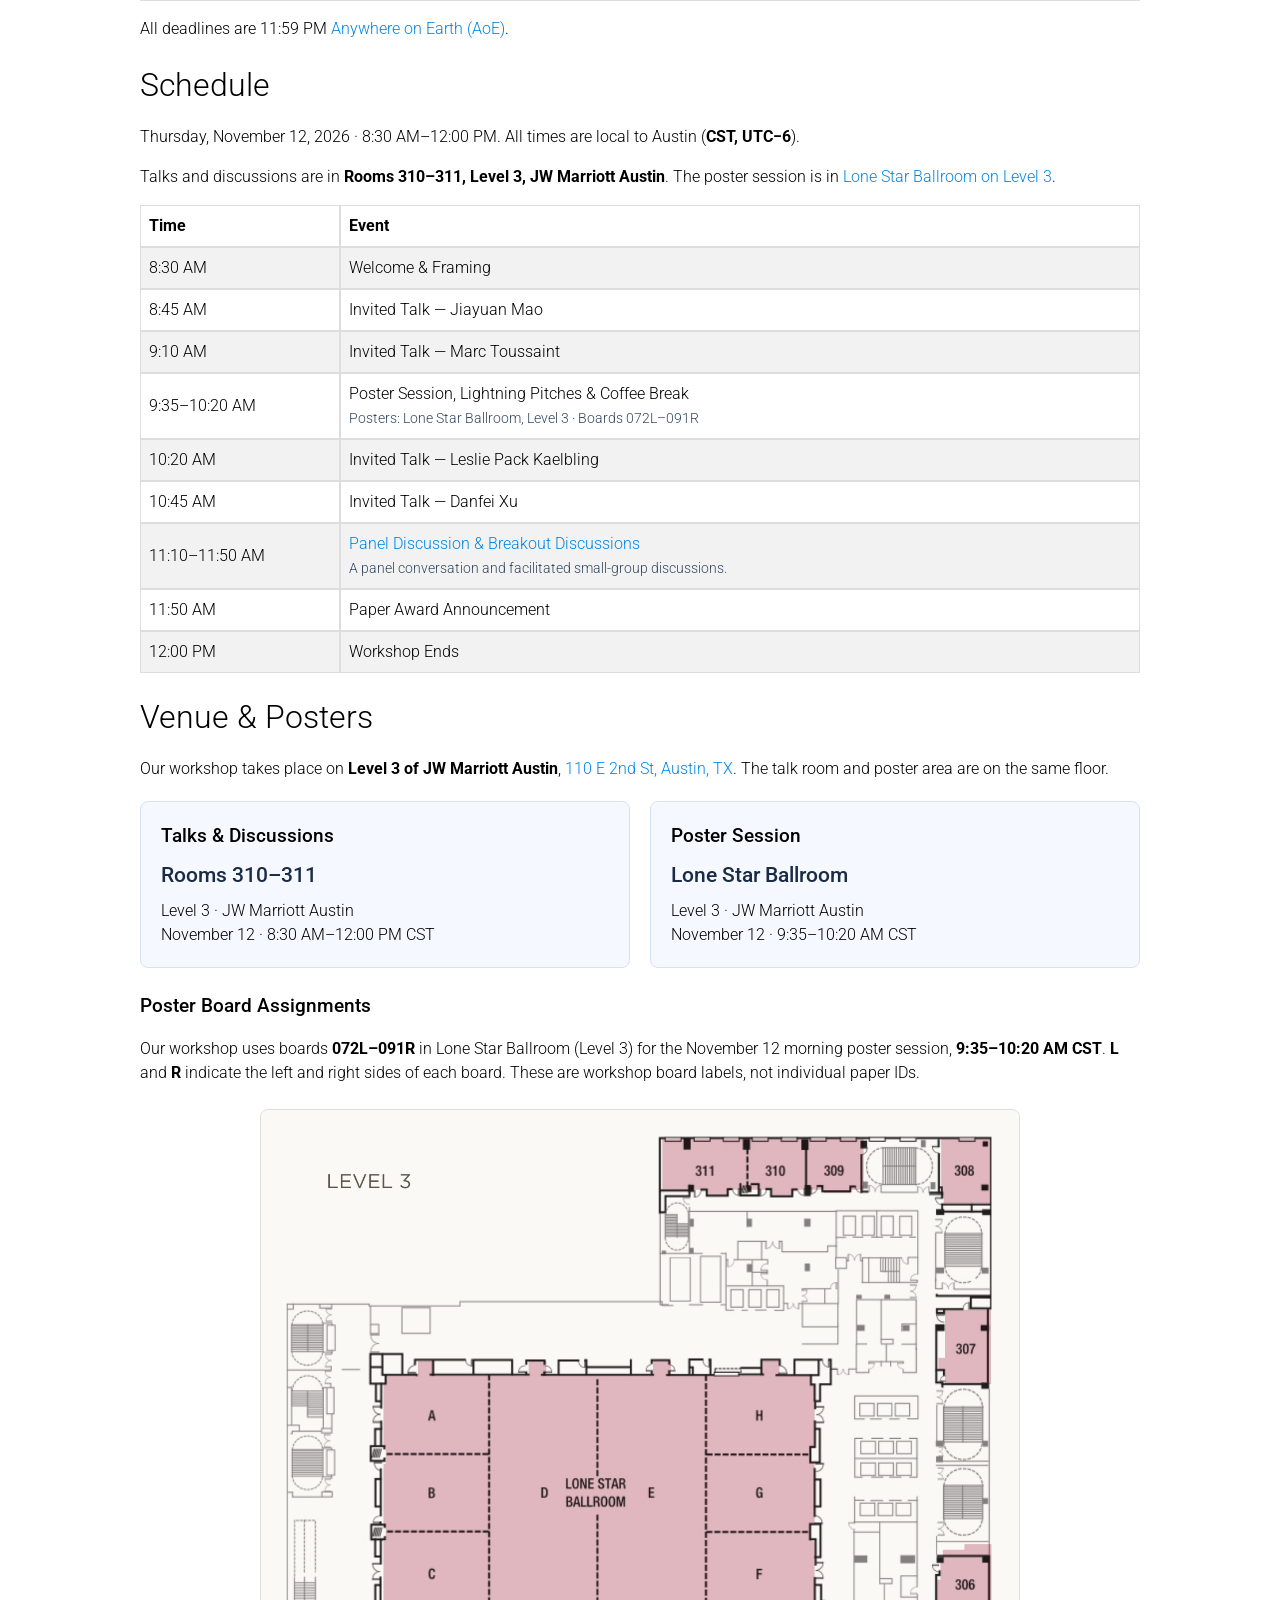
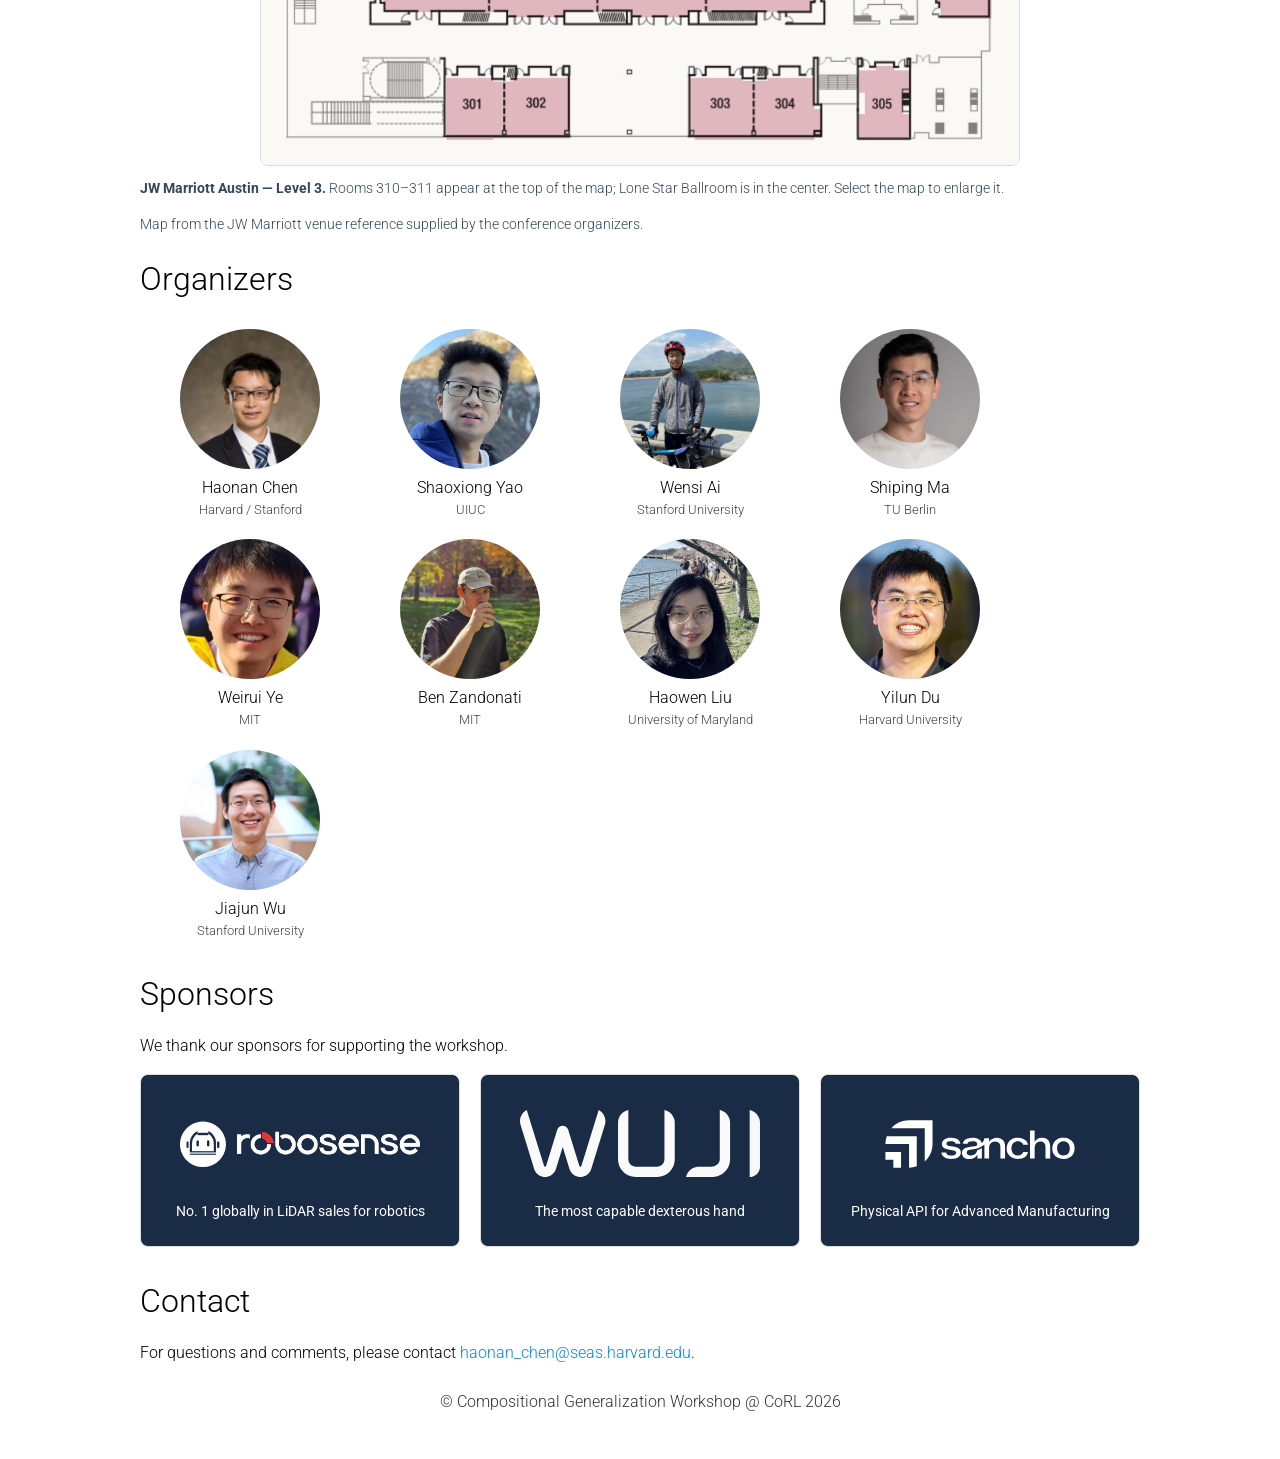
==== commit 5cf044b2: "Remove organizer spreadsheet and floor-plan PDF links" ====
--- a/corl2026/index.html
+++ b/corl2026/index.html
@@ -6,9 +6,9 @@
   <meta name="viewport" content="width=device-width, initial-scale=1.0">
   <meta charset="utf-8">
   <title>Compositional Generalization for Real-World Robot Learning @ CoRL 2026</title>
-  <meta name="description" content="Join us November 12, 2026, 8:30 AM–12:30 PM CST, at JW Marriott Austin, Rooms 310–311 (Level 3), for the CoRL workshop on compositional generalization for real-world robot learning.">
+  <meta name="description" content="Join us November 12, 2026, 8:30 AM–12:00 PM CST, at JW Marriott Austin, Rooms 310–311 (Level 3), for the CoRL workshop on compositional generalization for real-world robot learning.">
   <meta property="og:title" content="Compositional Generalization for Real-World Robot Learning @ CoRL 2026">
-  <meta property="og:description" content="November 12, 2026, 8:30 AM–12:30 PM CST. JW Marriott Austin, Rooms 310–311 (Level 3). Posters in Lone Star Ballroom, 9:35–10:20 AM.">
+  <meta property="og:description" content="November 12, 2026, 8:30 AM–12:00 PM CST. JW Marriott Austin, Rooms 310–311 (Level 3). Posters in Lone Star Ballroom, 9:35–10:20 AM.">
   <meta property="og:type" content="website">
   <meta property="og:image" content="https://compogen-robotics.github.io/corl2026/images/background.png">
   <link rel="stylesheet" href="css/style.css?v=20261108-venue">
@@ -38,7 +38,7 @@
       A half-day workshop at CoRL 2026
     </div>
     <div class="subtitle" style="color: #33475e; margin: 20px">
-      November 12, 2026 &middot; 8:30 AM&ndash;12:30 PM CST<br>
+      November 12, 2026 &middot; 8:30 AM&ndash;12:00 PM CST<br>
       JW Marriott Austin &middot; <a href="#venue">Rooms 310&ndash;311, Level 3</a>
     </div>
   </div>
@@ -189,7 +189,7 @@
 
   <div class="section" id="schedule">
     <h2>Schedule</h2>
-    <p>Thursday, November 12, 2026 &middot; 8:30 AM&ndash;12:30 PM. All times are local to Austin (<b>CST, UTC&minus;6</b>).</p>
+    <p>Thursday, November 12, 2026 &middot; 8:30 AM&ndash;12:00 PM. All times are local to Austin (<b>CST, UTC&minus;6</b>).</p>
     <p>Talks and discussions are in <b>Rooms 310&ndash;311, Level 3, JW Marriott Austin</b>. The poster session is in <a href="#venue">Lone Star Ballroom on Level 3</a>.</p>
 
     <table style="width: 100%;">
@@ -226,15 +226,15 @@
         <td>Invited Talk &mdash; Danfei Xu</td>
       </tr>
       <tr>
-        <td>11:10 AM&ndash;12:20 PM</td>
+        <td>11:10&ndash;11:50 AM</td>
         <td><a href="#panelists">Panel Discussion &amp; Breakout Discussions</a><br><span class="session-detail">A panel conversation and facilitated small-group discussions.</span></td>
       </tr>
       <tr>
-        <td>12:20 PM</td>
+        <td>11:50 AM</td>
         <td>Paper Award Announcement</td>
       </tr>
       <tr>
-        <td>12:30 PM</td>
+        <td>12:00 PM</td>
         <td>Workshop Ends</td>
       </tr>
     </table>
@@ -247,7 +247,7 @@
       <div class="venue-card">
         <h3>Talks &amp; Discussions</h3>
         <p class="venue-location">Rooms 310&ndash;311</p>
-        <p>Level 3 &middot; JW Marriott Austin<br>November 12 &middot; 8:30 AM&ndash;12:30 PM CST</p>
+        <p>Level 3 &middot; JW Marriott Austin<br>November 12 &middot; 8:30 AM&ndash;12:00 PM CST</p>
       </div>
       <div class="venue-card">
         <h3>Poster Session</h3>
@@ -256,14 +256,14 @@
       </div>
     </div>
     <h3>Poster Board Assignments</h3>
-    <p>Our workshop uses boards <b>072L&ndash;091R</b> in Lone Star Ballroom (Level 3) for the November 12 morning poster session, <b>9:35&ndash;10:20 AM CST</b>. <b>L</b> and <b>R</b> indicate the left and right sides of each board. See the <a href="https://docs.google.com/spreadsheets/d/1wF6RirHy43dtA48in8Rr4zON4t-afQCFbptS--Ty1Oc/edit#gid=1736249982&amp;range=A18:L18" target="_blank" rel="noopener">finalized organizer assignment</a>. These are workshop board labels, not individual paper IDs.</p>
+    <p>Our workshop uses boards <b>072L&ndash;091R</b> in Lone Star Ballroom (Level 3) for the November 12 morning poster session, <b>9:35&ndash;10:20 AM CST</b>. <b>L</b> and <b>R</b> indicate the left and right sides of each board. These are workshop board labels, not individual paper IDs.</p>
     <figure class="venue-map">
       <a href="images/jw-marriott-level-3.png" target="_blank" rel="noopener" aria-label="Open the JW Marriott Level 3 floor plan at full size">
         <img src="images/jw-marriott-level-3.png" width="1320" height="1140" alt="JW Marriott Austin Level 3 floor plan. Rooms 311 and 310 are along the upper edge; Lone Star Ballroom is in the center." loading="lazy">
       </a>
       <figcaption><b>JW Marriott Austin &mdash; Level 3.</b> Rooms 310&ndash;311 appear at the top of the map; Lone Star Ballroom is in the center. Select the map to enlarge it.</figcaption>
     </figure>
-    <p class="map-source"><a href="venue/jw-marriott-floor-plans.pdf#page=2" target="_blank" rel="noopener">View the venue floor plans (PDF)</a>. Map from the JW Marriott venue reference supplied by the conference organizers.</p>
+    <p class="map-source">Map from the JW Marriott venue reference supplied by the conference organizers.</p>
   </div>
 
   <div class="section" id="organizers">
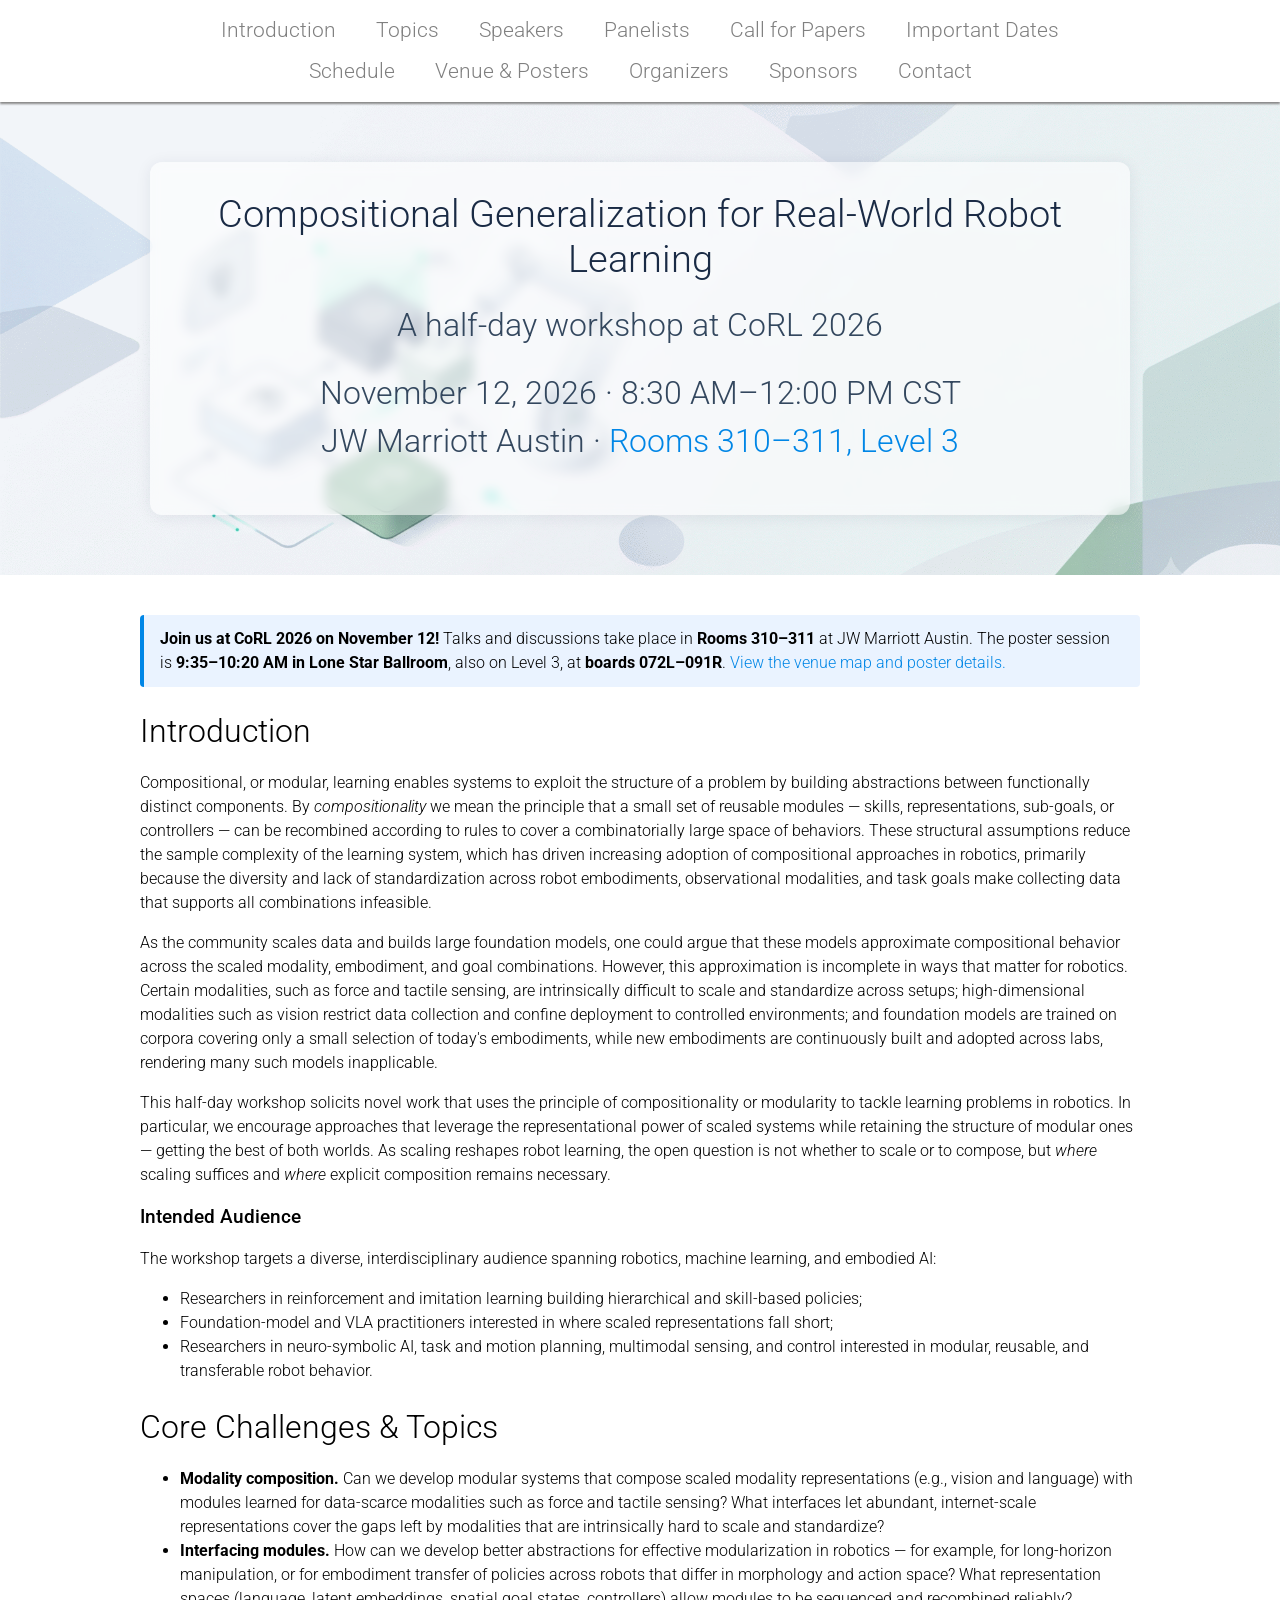
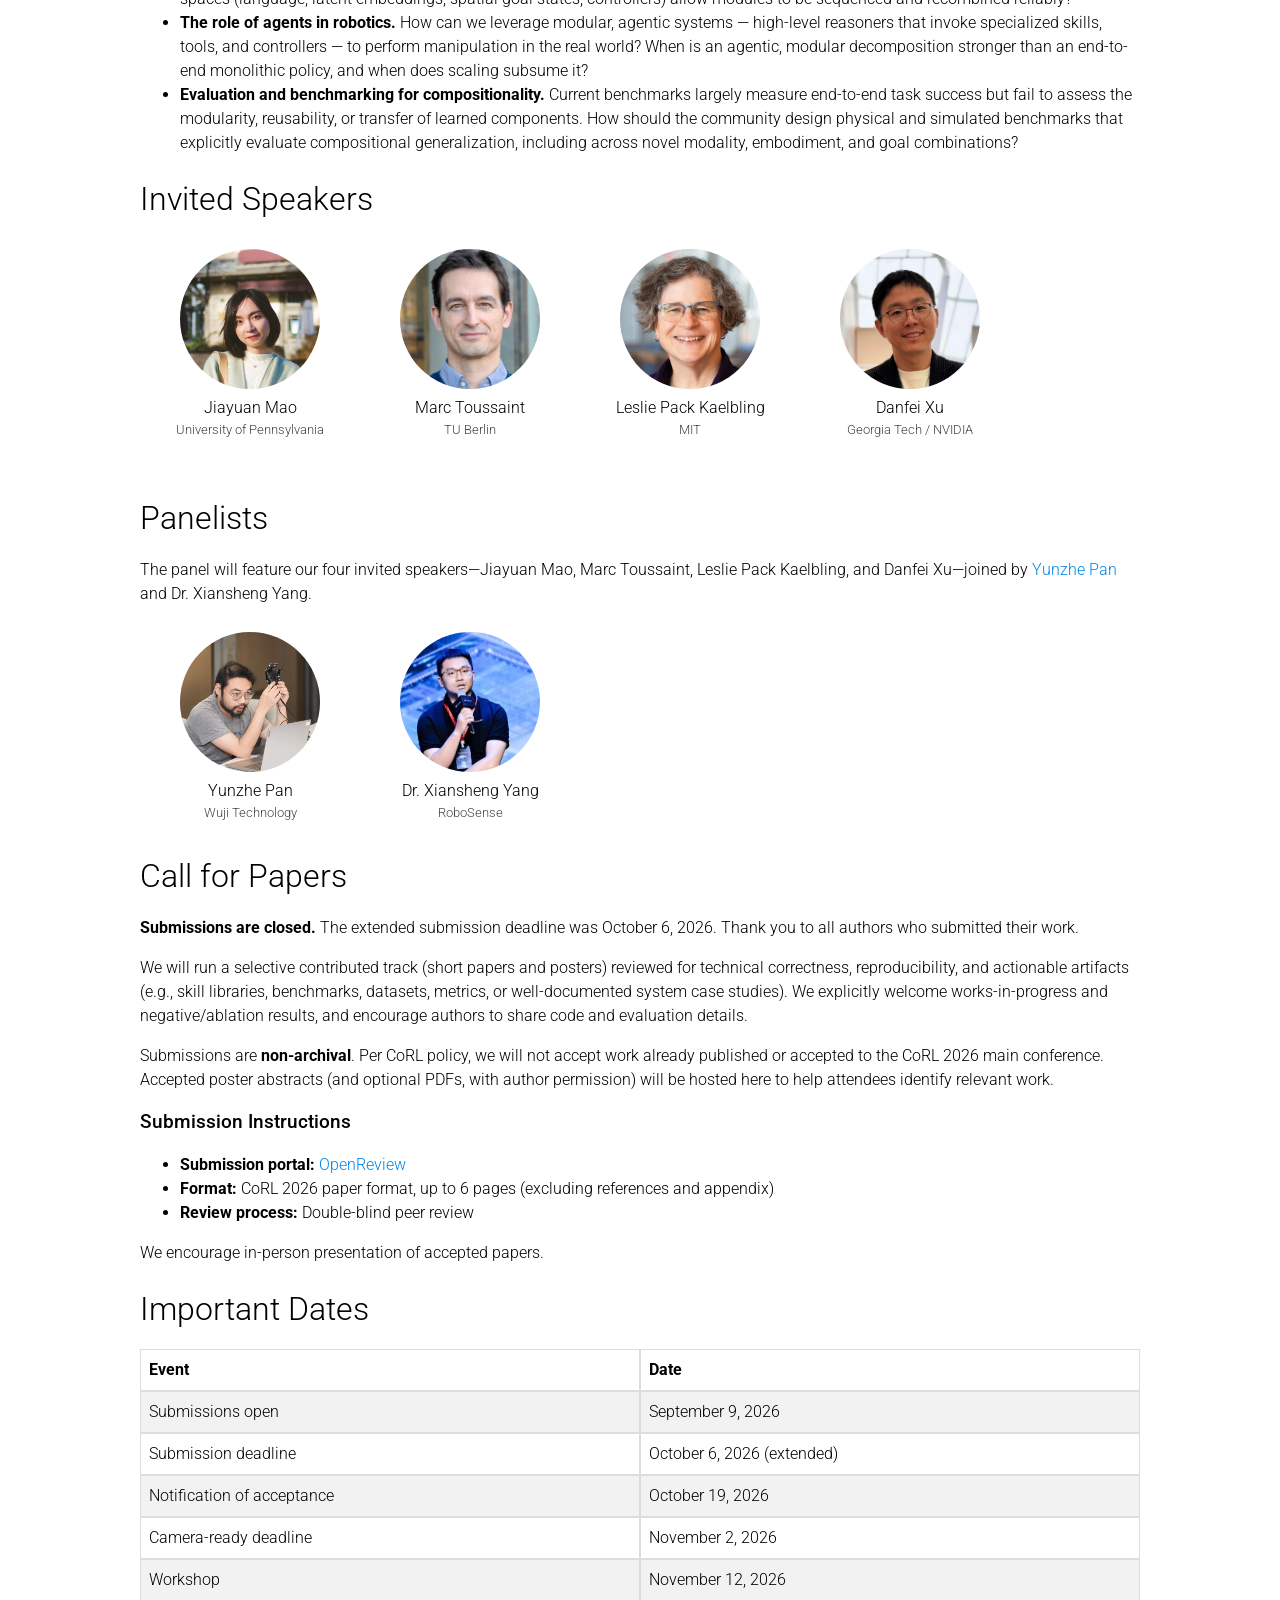
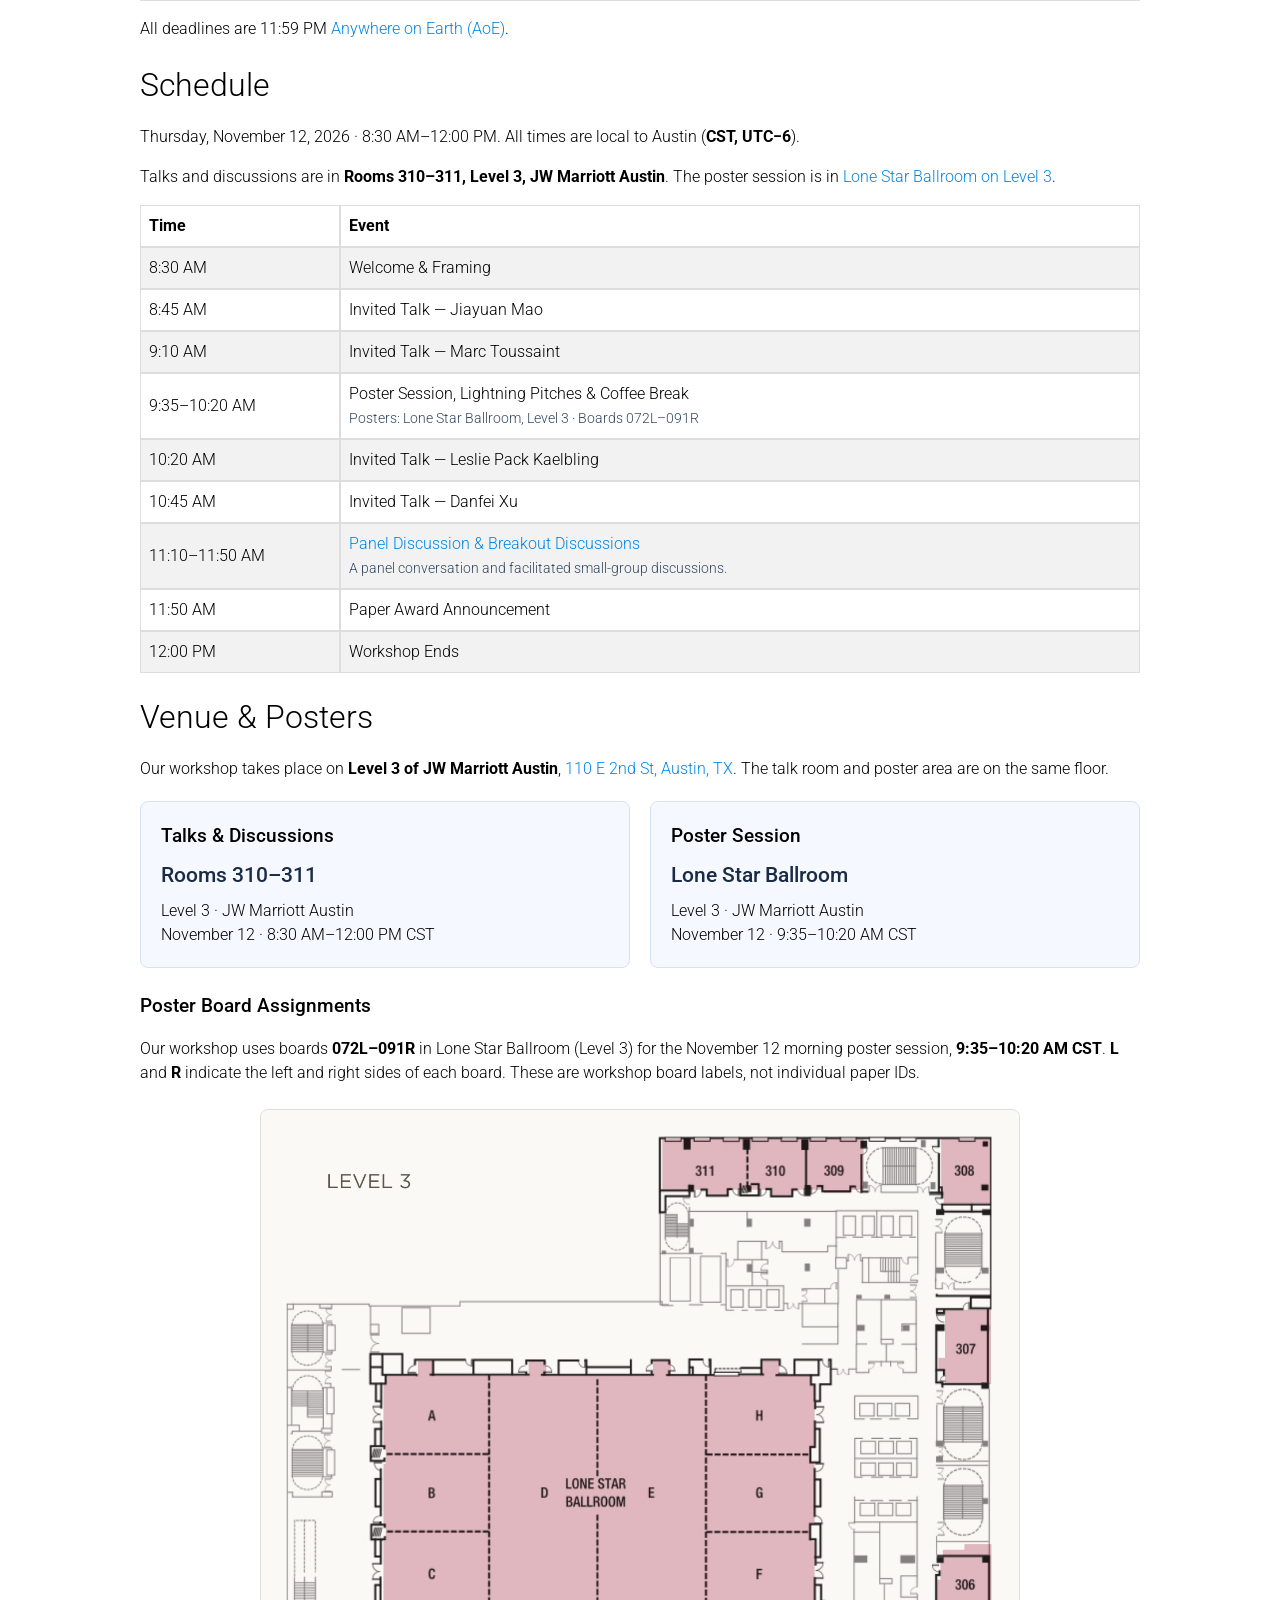
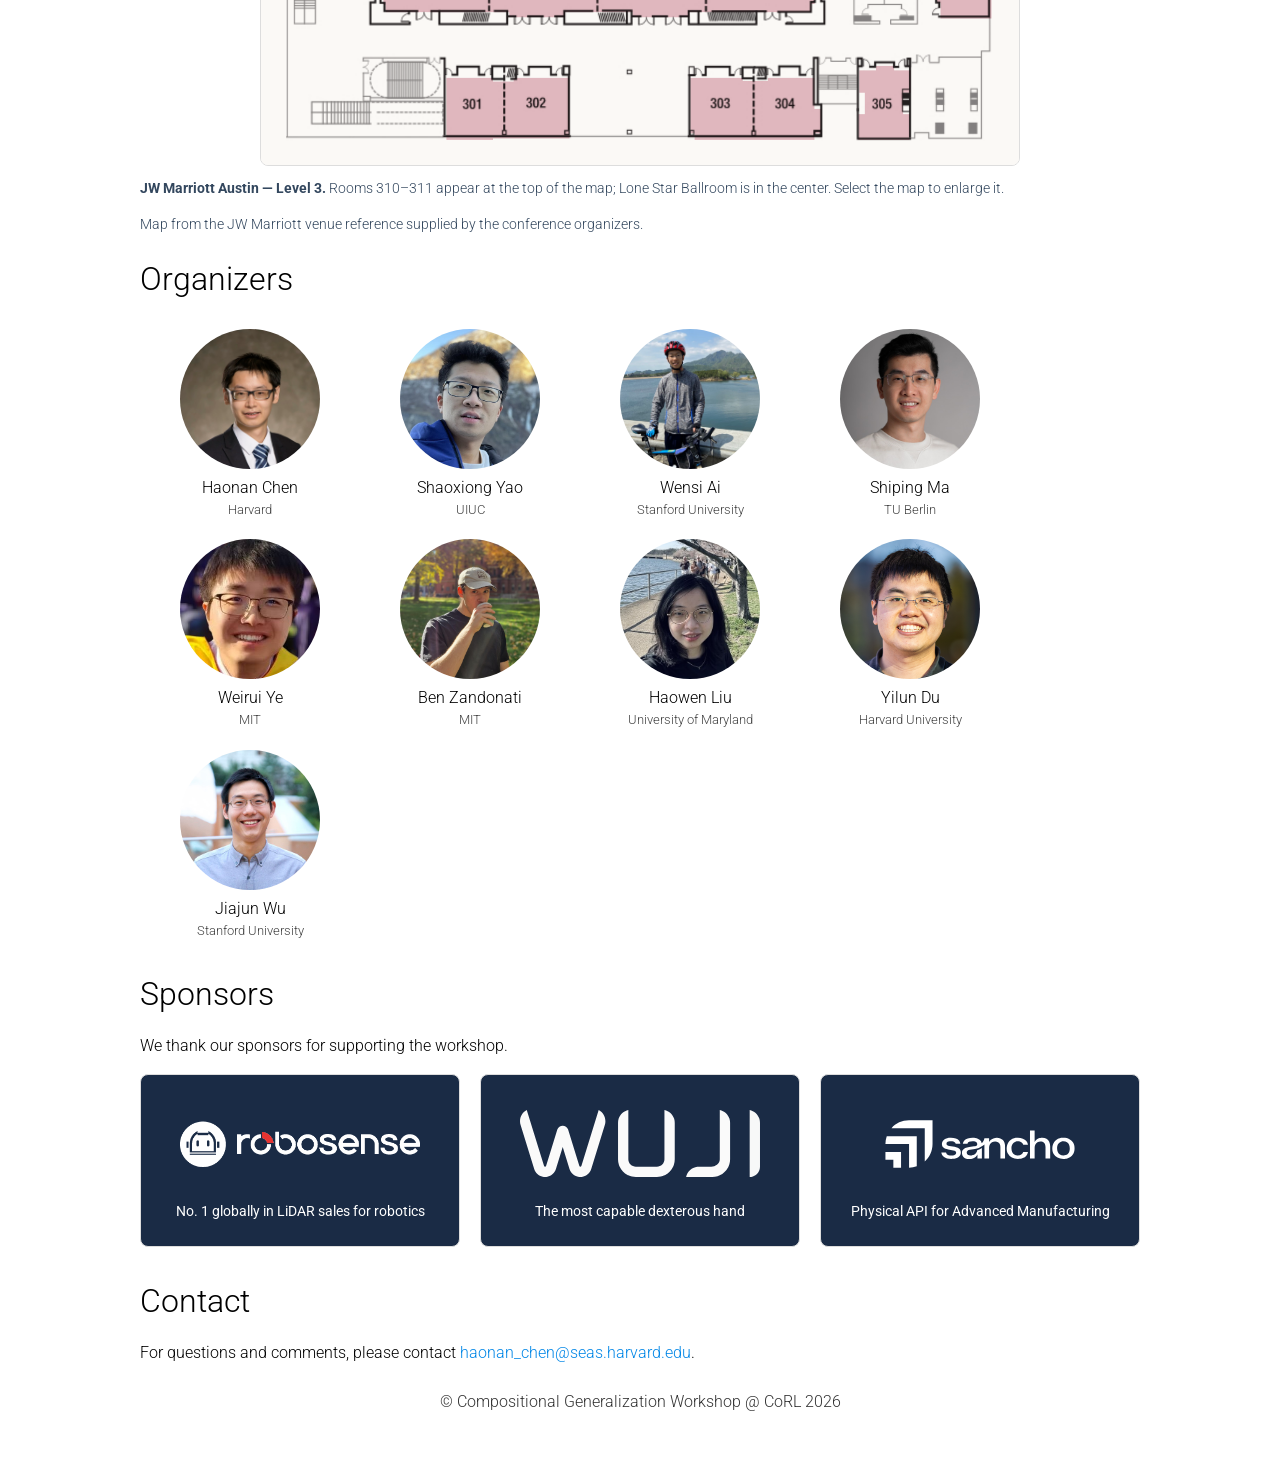
==== commit fac038be: "Remove Stanford from Haonan Chen affiliation" ====
--- a/corl2026/index.html
+++ b/corl2026/index.html
@@ -272,7 +272,7 @@
       <a href="https://haonan16.github.io/">
         <img src="images/haonan_chen.jpg">
         <div>Haonan Chen</div>
-        <div class="aff">Harvard / Stanford</div>
+        <div class="aff">Harvard</div>
       </a>
 
       <a href="https://shaoxiongyao.github.io/">
